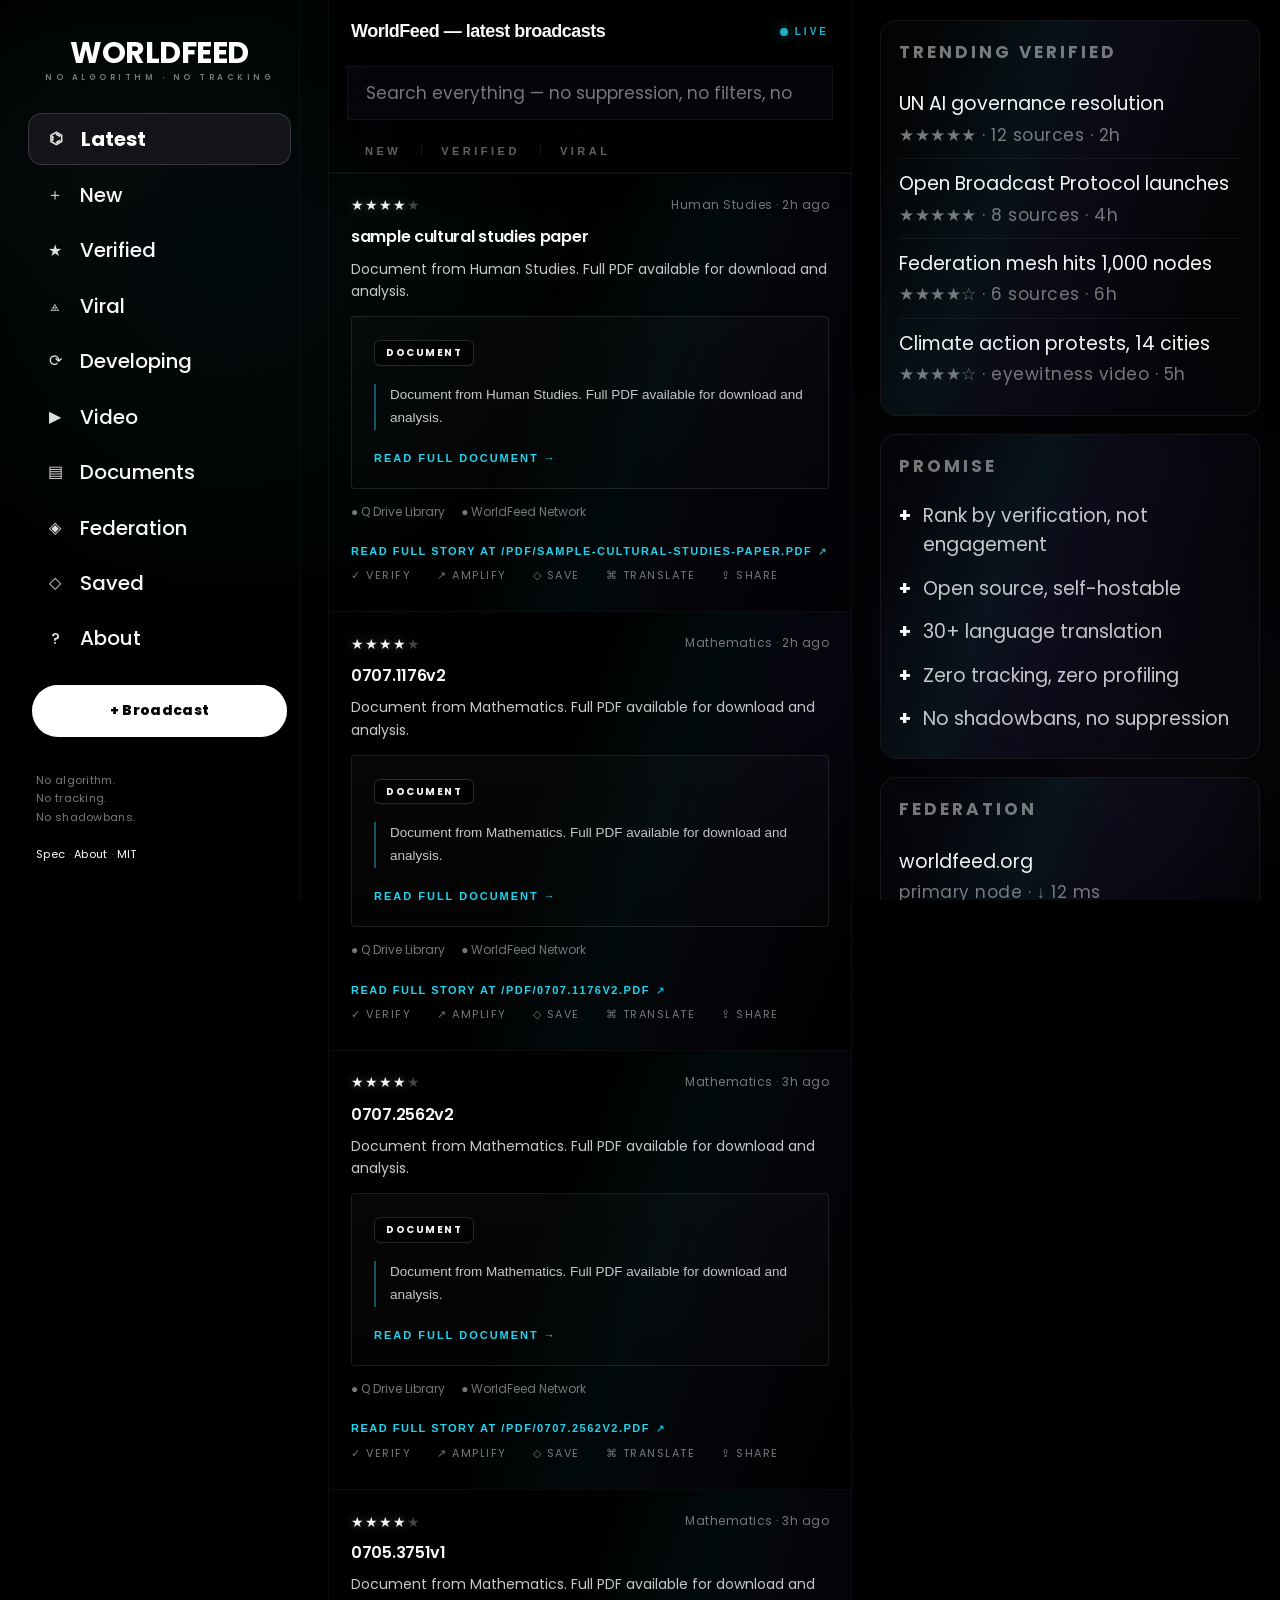
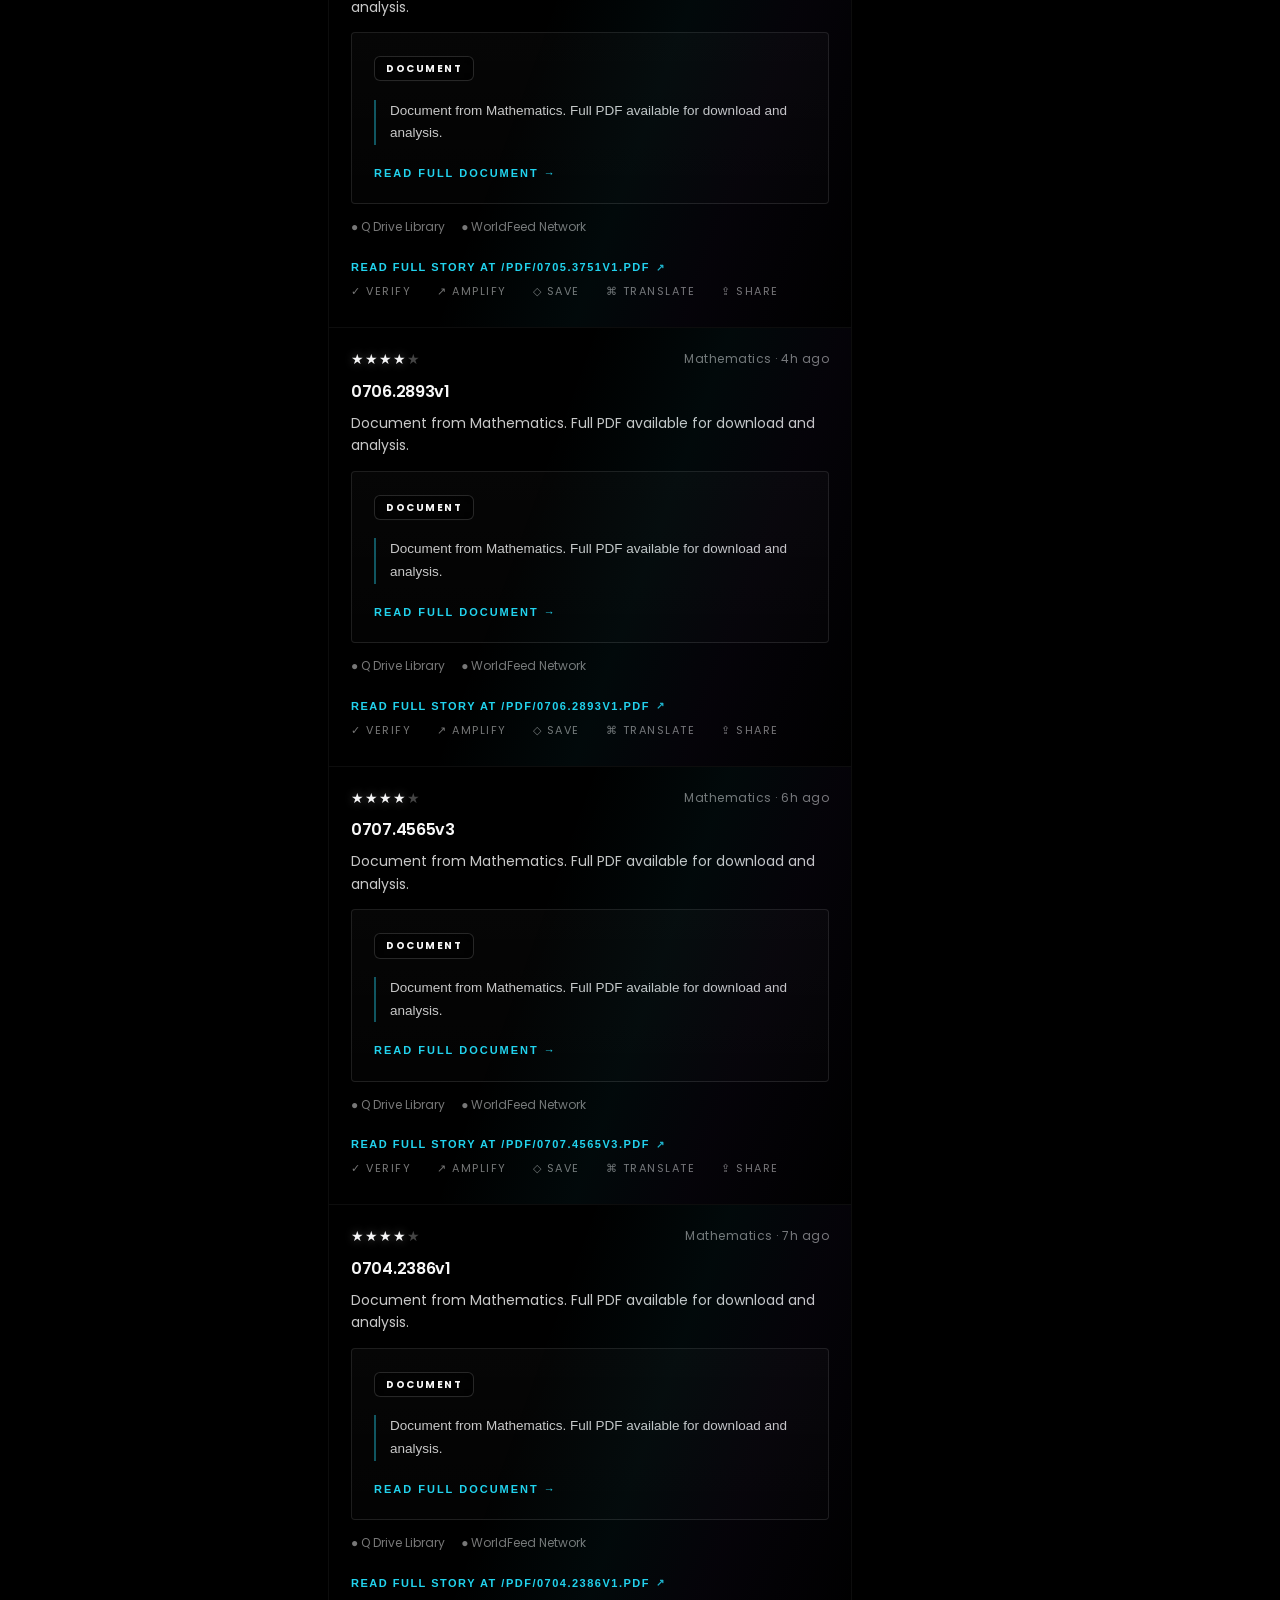
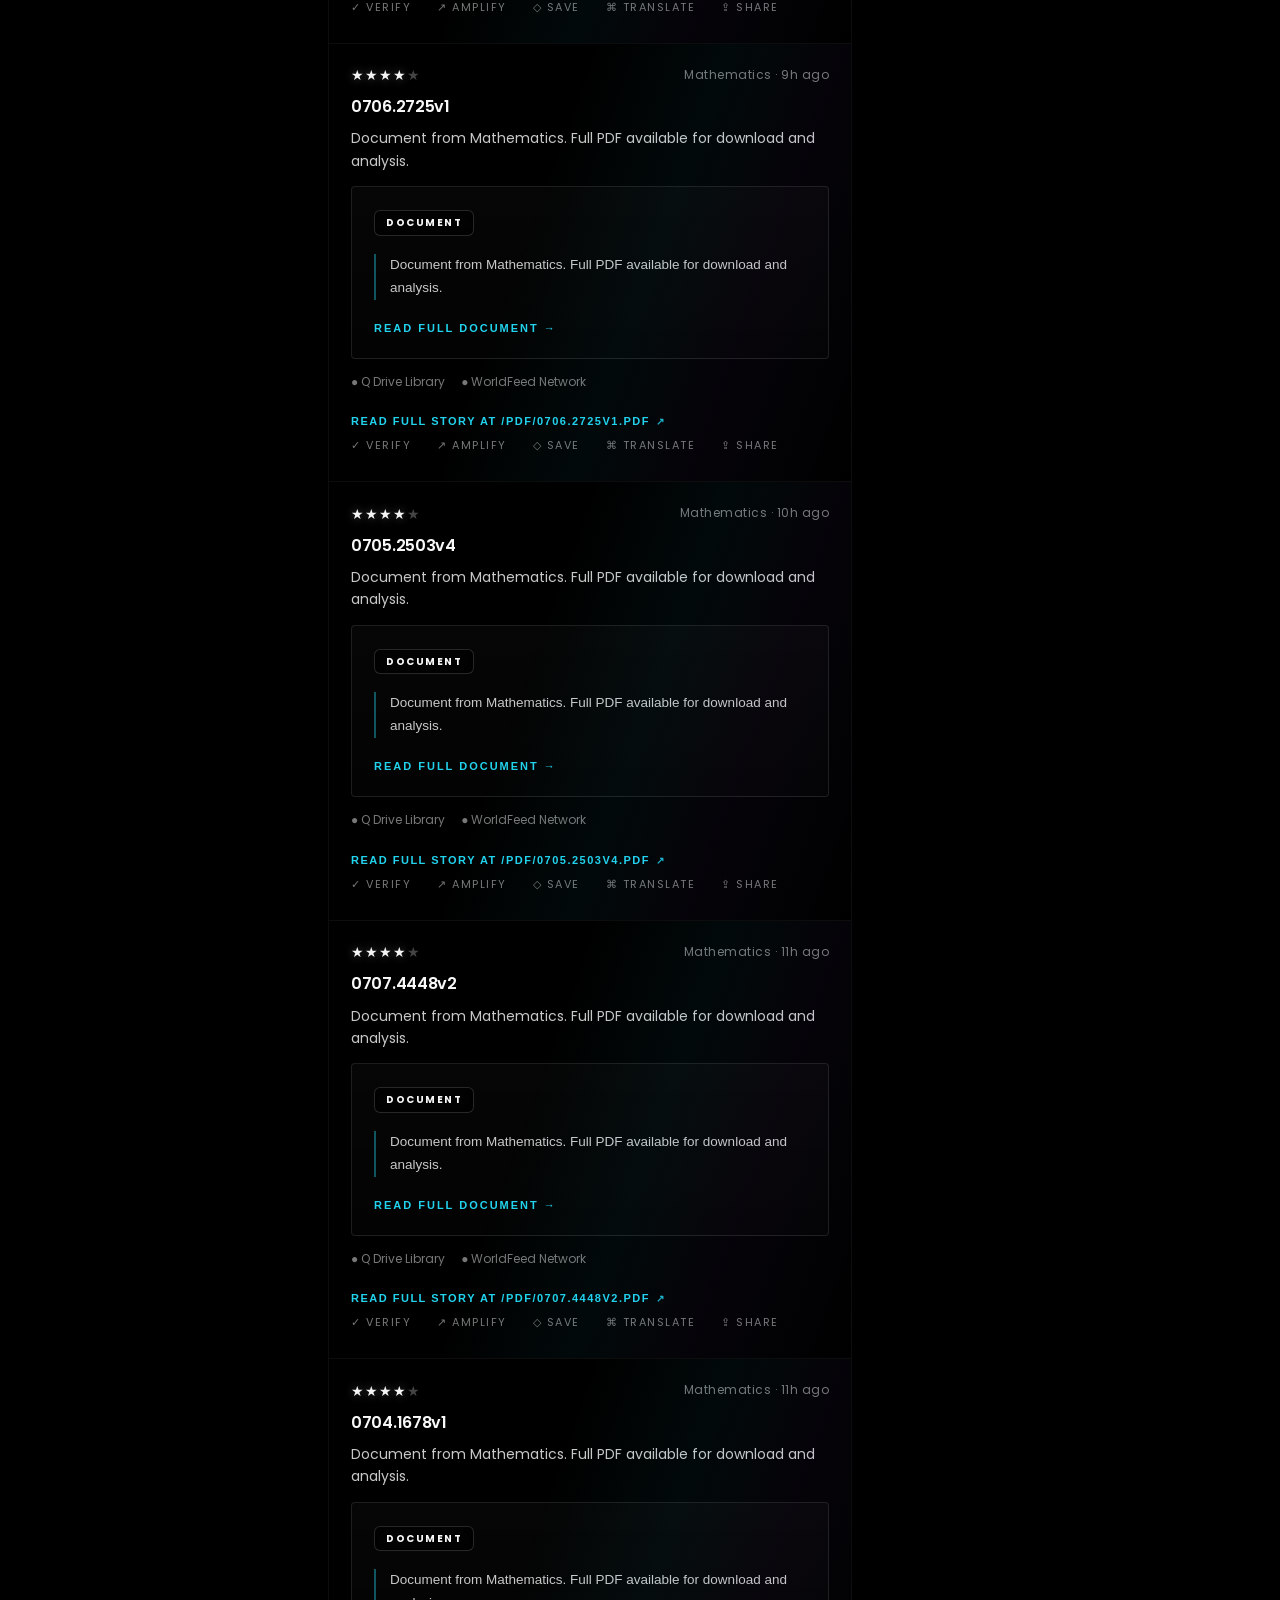
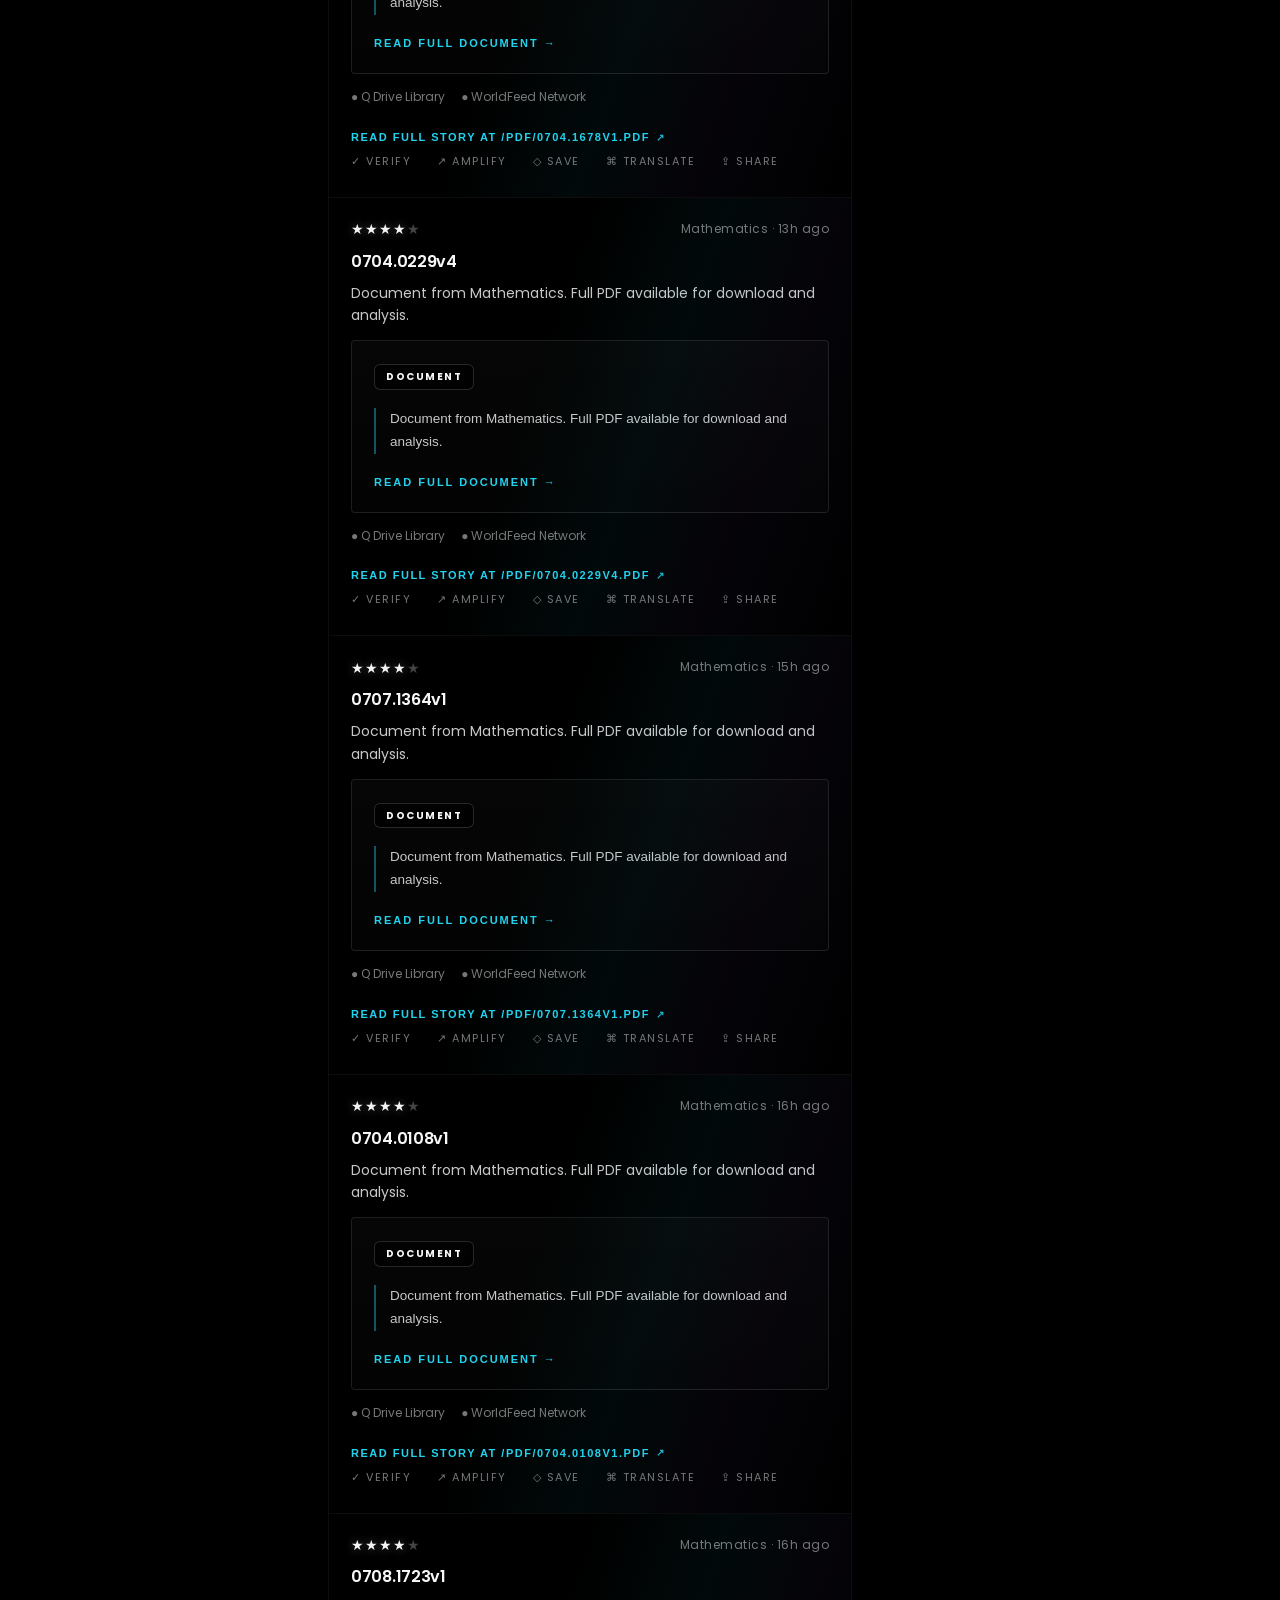
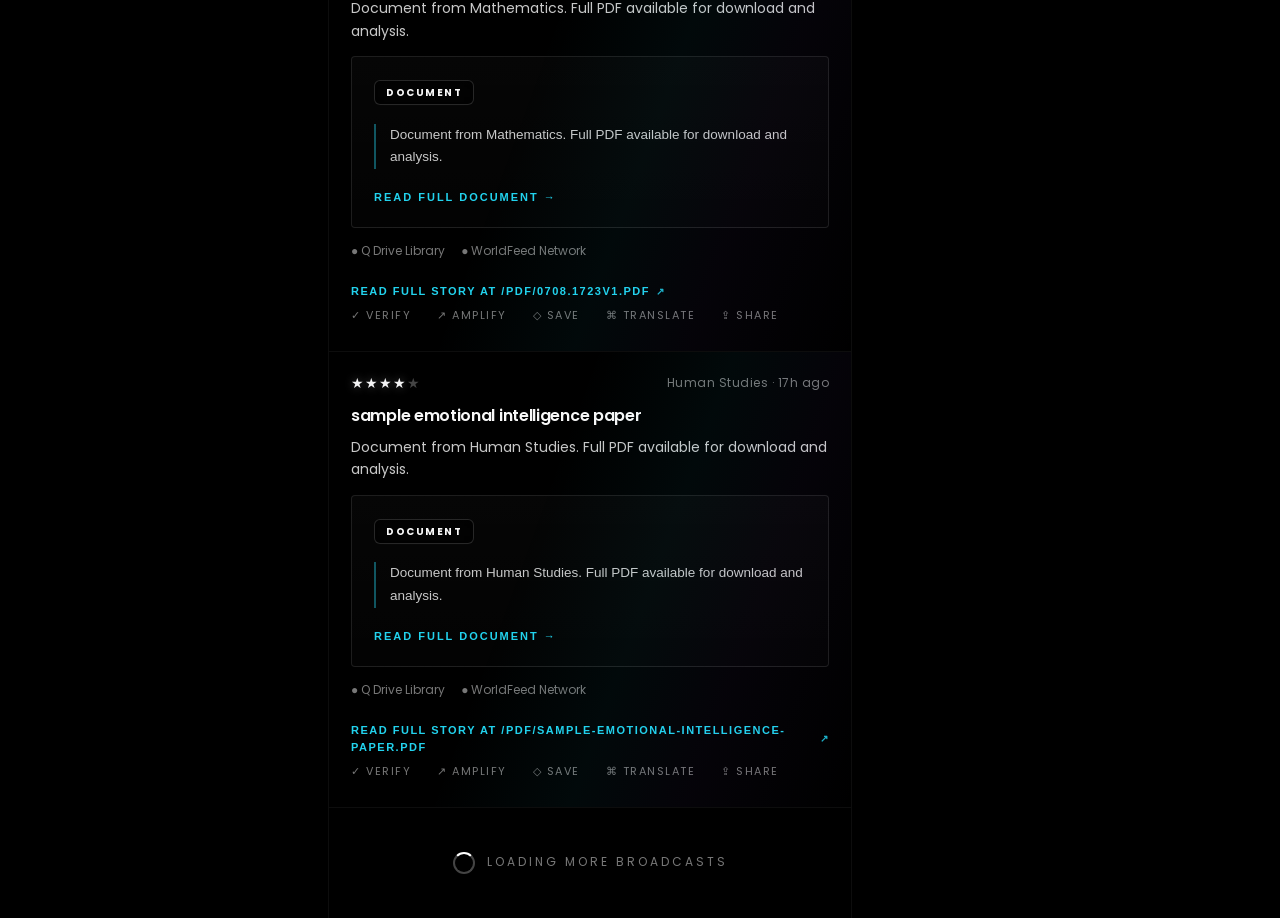
==== index.html @ b00ea234 "User submissions: paste video links to embed inline + Read full story link on every post - main.js: " ====
<!DOCTYPE html>
<html lang="en">
<head>
    <meta charset="UTF-8">
    <meta name="viewport" content="width=device-width, initial-scale=1.0, viewport-fit=cover">
    <meta name="theme-color" content="#000000">
    <title>WorldFeed — Oroboros News Network</title>
    <meta name="description" content="WorldFeed — the Oroboros open news multimedia network. Verification + recency, never engagement. You decide what's real.">
    <meta name="keywords" content="worldfeed, oroboros, news network, anti-algorithm, verification, federation, open source, journalism, multimedia">
    <meta property="og:title" content="WorldFeed — Oroboros News Network">
    <meta property="og:description" content="Open news multimedia network. 5-star verification. Federation-ready. MIT licensed.">
    <meta property="og:type" content="website">

    <link rel="icon" type="image/svg+xml" href="assets/img/logo.svg">
    <link rel="preconnect" href="https://fonts.googleapis.com">
    <link href="https://fonts.googleapis.com/css2?family=Poppins:wght@400;500;600;700;800&display=swap" rel="stylesheet">
    <link rel="stylesheet" href="assets/css/style.css">
    <style>
        /* === Oroboros futuristic layer — additive, style.css untouched === */

        /* glass: more transparency, deeper blur */
        .rail-card {
            background: rgba(14, 14, 22, 0.30) !important;
            backdrop-filter: blur(18px) saturate(1.3) !important;
            -webkit-backdrop-filter: blur(18px) saturate(1.3) !important;
            border-color: rgba(255,255,255,0.07) !important;
        }
        .feed-header {
            background: rgba(0, 0, 0, 0.42) !important;
            backdrop-filter: blur(22px) saturate(1.2) !important;
            -webkit-backdrop-filter: blur(22px) saturate(1.2) !important;
        }
        .main { background: transparent !important; }
        .search-bar input { background: rgba(10, 12, 18, 0.45) !important; }
        .chip { background: rgba(10, 12, 18, 0.45) !important; backdrop-filter: blur(10px) saturate(1.2) !important; -webkit-backdrop-filter: blur(10px) saturate(1.2) !important; }
        .modal { background: rgba(10, 12, 18, 0.70) !important; backdrop-filter: blur(28px) saturate(1.4) !important; -webkit-backdrop-filter: blur(28px) saturate(1.4) !important; }
        .post-media { background: rgba(10, 12, 18, 0.35) !important; }
        .post-media.has-img { background: transparent !important; }
        .post-play {
            width: 56px; height: 56px; border-radius: 50%;
            background: rgba(0,0,0,0.65);
            border: 2px solid rgba(255,255,255,0.7);
            color: #fff; font-size: 22px;
            display: flex; align-items: center; justify-content: center;
            backdrop-filter: blur(6px);
        }

        /* === document preview pane === */
        .post-doc {
            margin: 14px 0;
            border: 1px solid rgba(255,255,255,0.10);
            background:
                linear-gradient(180deg, rgba(255,255,255,0.025) 0%, rgba(255,255,255,0.012) 100%);
            padding: 22px 22px 18px;
            border-radius: 4px;
            position: relative;
            backdrop-filter: blur(8px);
        }
        .post-doc .post-media-tag { position: static; display: inline-block; margin-bottom: 10px; }
        .post-doc-text {
            font-family: 'Inter', sans-serif;
            font-size: 13.5px;
            line-height: 1.7;
            color: rgba(255,255,255,0.78);
            margin: 8px 0 14px;
            white-space: normal;
            border-left: 2px solid rgba(34,211,238,0.4);
            padding-left: 14px;
        }
        .post-doc-link {
            display: inline-block;
            font-family: 'Archivo', sans-serif;
            font-size: 11px;
            letter-spacing: 2px;
            text-transform: uppercase;
            font-weight: 800;
            color: #22d3ee;
            text-decoration: none;
            margin-top: 6px;
            padding-bottom: 2px;
            border-bottom: 1px solid transparent;
            transition: border-color .2s ease;
        }
        .post-doc-link:hover { border-bottom-color: #22d3ee; }

        /* === inline video embed (paste a link, plays on the page) === */
        .post-video {
            position: relative;
            margin: 14px 0;
            border-radius: 4px;
            overflow: hidden;
            aspect-ratio: 16/9;
            background: #000;
            border: 1px solid rgba(255,255,255,0.08);
        }
        .post-video.has-thumb {
            cursor: pointer;
            background-size: cover;
            background-position: center;
        }
        .post-video iframe {
            width: 100%;
            height: 100%;
            border: 0;
            display: block;
        }
        .post-video .post-play {
            position: absolute;
            top: 50%; left: 50%;
            transform: translate(-50%, -50%);
            transition: transform .2s ease, background .2s ease;
        }
        .post-video.has-thumb:hover .post-play {
            transform: translate(-50%, -50%) scale(1.06);
            background: rgba(34,211,238,0.85);
            border-color: #fff;
        }
        .post-video .post-media-tag {
            position: absolute;
            top: 12px; left: 12px;
            background: rgba(0,0,0,0.75);
            border: 1px solid rgba(255,255,255,0.2);
            padding: 4px 11px;
            border-radius: 3px;
            font-size: 10px;
            font-weight: 700;
            letter-spacing: 1.5px;
        }

        /* === read-full-story link at bottom of each post === */
        .post-source-link {
            display: inline-flex;
            align-items: center;
            gap: 6px;
            margin-top: 10px;
            font-family: 'Archivo', sans-serif;
            font-size: 11px;
            font-weight: 700;
            letter-spacing: 1.5px;
            text-transform: uppercase;
            color: #22d3ee;
            text-decoration: none;
            border-bottom: 1px solid transparent;
            padding-bottom: 2px;
            transition: border-color .2s ease;
        }
        .post-source-link:hover { border-bottom-color: #22d3ee; }
        .post-source-link .arrow { font-size: 10px; opacity: 0.85; }

        .post-title-link {
            color: inherit !important;
            text-decoration: none;
            background-image: linear-gradient(currentColor, currentColor);
            background-size: 0 1px;
            background-repeat: no-repeat;
            background-position: 0 100%;
            transition: background-size .25s ease;
        }
        .post-title-link:hover { background-size: 100% 1px; }

        /* === user-submitted post indicator === */
        .post.is-user::before {
            content: '';
            position: absolute;
            left: 0; top: 0; bottom: 0;
            width: 2px;
            background: linear-gradient(180deg, #c084fc 0%, #22d3ee 100%);
            opacity: 0.7;
        }
        .post-user-tag {
            display: inline-block;
            font-family: 'Archivo', sans-serif;
            font-size: 9px;
            font-weight: 800;
            letter-spacing: 2px;
            color: #c084fc;
            border: 1px solid rgba(192,132,252,0.45);
            padding: 3px 7px;
            border-radius: 100px;
            margin-left: 4px;
            text-transform: uppercase;
        }

        /* holographic sliding sheen — cyan→violet, slow, subtle */
        .rail-card::after {
            content: "";
            position: absolute; inset: 0;
            pointer-events: none;
            background: linear-gradient(110deg,
                transparent 35%,
                rgba(34, 211, 238, 0.07) 48%,
                rgba(139, 92, 246, 0.06) 56%,
                transparent 72%);
            background-size: 220% 100%;
            background-position: -120% 0;
            animation: oro-holo-slide 11s linear infinite;
            border-radius: inherit;
        }
        .post { overflow: hidden; }
        .post::after {
            content: "";
            position: absolute; inset: 0;
            pointer-events: none;
            background: linear-gradient(110deg,
                transparent 40%,
                rgba(34, 211, 238, 0.045) 50%,
                rgba(139, 92, 246, 0.035) 58%,
                transparent 70%);
            background-size: 240% 100%;
            background-position: -130% 0;
            animation: oro-holo-slide 14s linear infinite;
        }
        @keyframes oro-holo-slide {
            0%   { background-position: -120% 0; }
            100% { background-position: 220% 0; }
        }

        /* ambient halo behind app — cyan + violet, drifting */
        body::after {
            content: "";
            position: fixed; inset: 0;
            pointer-events: none;
            z-index: 0;
            background:
                radial-gradient(720px circle at 18% 28%, rgba(34, 211, 238, 0.045), transparent 62%),
                radial-gradient(680px circle at 82% 72%, rgba(139, 92, 246, 0.045), transparent 62%);
            animation: oro-ambient 26s ease-in-out infinite alternate;
        }
        @keyframes oro-ambient {
            0%   { transform: translate3d(0,0,0); opacity: 0.7; }
            100% { transform: translate3d(-26px, 18px, 0); opacity: 1; }
        }

        /* brand: WORLD white, FEED white, tight spacing, Poppins rounded font */
        .brand-text {
            display: flex;
            align-items: center;
            justify-content: center;
            padding: 6px 0 4px;
            line-height: 1;
        }
        .brand-text .world-part {
            font-family: 'Poppins', -apple-system, BlinkMacSystemFont, sans-serif;
            font-weight: 700;
            font-size: 30px;
            letter-spacing: -0.5px;
            color: #ffffff;
        }
        .brand-text .feed-part {
            font-family: 'Poppins', -apple-system, BlinkMacSystemFont, sans-serif;
            font-weight: 700;
            font-size: 30px;
            letter-spacing: -0.5px;
            color: #ffffff;
        }

        /* alliance logos: restore their original color */
        .ally img.color {
            filter: none !important;
            opacity: 1 !important;
        }
        .ally-mark.color-ds { color: #22d3ee !important; border-color: rgba(34,211,238,0.4) !important; background: rgba(34,211,238,0.06) !important; }
        .ally-mark.color-glm { color: #c084fc !important; border-color: rgba(192,132,252,0.4) !important; background: rgba(192,132,252,0.06) !important; }

        /* tier color accents — slight tint, news-tasteful */
        .tier-5 { color: #22d3ee !important; border-color: rgba(34, 211, 238, 0.55) !important; background: rgba(34, 211, 238, 0.06) !important; }
        .tier-4 { color: #4ade80 !important; border-color: rgba(74, 222, 128, 0.45) !important; background: rgba(74, 222, 128, 0.05) !important; }
        .tier-3 { color: #fbbf24 !important; border-color: rgba(251, 191, 36, 0.4) !important; background: rgba(251, 191, 36, 0.05) !important; }
        .tier-2 { color: #fb923c !important; border-color: rgba(251, 146, 60, 0.35) !important; background: rgba(251, 146, 60, 0.04) !important; }
        .tier-1 { color: #f87171 !important; border-color: rgba(248, 113, 113, 0.3) !important; background: rgba(248, 113, 113, 0.04) !important; }

        /* small touch on the LIVE pulse — cyan tint */
        .feed-title .live { color: #22d3ee !important; }
        .feed-title .live::before { background: #22d3ee !important; box-shadow: 0 0 12px rgba(34,211,238,0.6) !important; }

        /* === sort links: Oroboros section nav (new / verified / viral) === */
        .filters {
            gap: 0 !important;
            padding: 0 16px !important;
            align-items: stretch;
            border-bottom: 1px solid rgba(255,255,255,0.06);
            overflow: visible !important;
        }
        .sort-link {
            font-family: 'Archivo', sans-serif;
            font-size: 11px;
            font-weight: 800;
            letter-spacing: 3.5px;
            text-transform: uppercase;
            color: rgba(255, 255, 255, 0.38);
            text-decoration: none;
            padding: 16px 20px 14px;
            margin-bottom: -1px;
            border-bottom: 2px solid transparent;
            transition: color .18s ease, border-color .25s cubic-bezier(.2,.8,.2,1);
            text-shadow: none !important;
            line-height: 1;
            position: relative;
        }
        .sort-link + .sort-link::before {
            content: '';
            position: absolute;
            left: 0; top: 50%;
            transform: translateY(-50%);
            width: 1px; height: 11px;
            background: rgba(255,255,255,0.08);
        }
        .sort-link:hover {
            text-shadow: none !important;
            font-weight: 800;
            letter-spacing: 3.5px;
            font-size: 11px;
            color: rgba(255, 255, 255, 0.95);
        }
        .sort-link[data-filter="new"]:hover,
        .sort-link[data-filter="new"].active   { color: #fbbf24; border-bottom-color: #fbbf24; }
        .sort-link[data-filter="5"]:hover,
        .sort-link[data-filter="5"].active     { color: #22d3ee; border-bottom-color: #22d3ee; }
        .sort-link[data-filter="viral"]:hover,
        .sort-link[data-filter="viral"].active { color: #c084fc; border-bottom-color: #c084fc; }
        .sort-link[data-filter="new"].active   { box-shadow: 0 6px 18px -8px #fbbf24; }
        .sort-link[data-filter="5"].active     { box-shadow: 0 6px 18px -8px #22d3ee; }
        .sort-link[data-filter="viral"].active { box-shadow: 0 6px 18px -8px #c084fc; }

        /* === X-style affiliated-badge pills: NEW / VERIFIED / VIRAL === */
        .post-tag, .tier-label.tier-5 {
            display: inline-flex !important;
            align-items: center;
            gap: 5px;
            font-family: 'Inter', sans-serif;
            font-size: 11px !important;
            font-weight: 700 !important;
            letter-spacing: 0.4px !important;
            text-transform: uppercase;
            padding: 3px 10px 3px 4px !important;
            border-radius: 100px !important;
            border: 1px solid rgba(255,255,255,0.08) !important;
            color: #ffffff !important;
            background: rgba(255,255,255,0.04) !important;
            line-height: 1 !important;
            text-shadow: none !important;
            vertical-align: middle;
        }
        .post-tag::before, .tier-label.tier-5::before {
            display: inline-flex;
            align-items: center;
            justify-content: center;
            width: 15px; height: 15px;
            border-radius: 50%;
            font-family: 'Archivo', sans-serif;
            font-size: 10px;
            font-weight: 900;
            color: #000;
            line-height: 1;
            box-shadow: inset 0 1px 0 rgba(255,255,255,0.35);
        }
        .post-tag.new::before        { content: '+'; background: #fbbf24; }
        .tier-label.tier-5::before   { content: '✓'; background: #22d3ee; font-size: 9px; }
        .post-tag.viral::before      { content: '↗'; background: #c084fc; font-size: 9px; }

        /* === broadcast CTA: solid white rounded pill, bold "+ Broadcast" === */
        .submit-cta {
            border-radius: 100px !important;
            background: #ffffff !important;
            color: #000000 !important;
            border: none !important;
            box-shadow: 0 1px 0 rgba(0,0,0,0.4), inset 0 1px 0 rgba(255,255,255,0.7) !important;
            text-transform: none !important;
            letter-spacing: 0.3px !important;
            font-size: 14px !important;
            font-weight: 800 !important;
            padding: 18px 22px !important;
            display: flex !important;
            align-items: center !important;
            justify-content: center !important;
            text-align: center !important;
            min-height: 52px !important;
        }
        .submit-cta:hover {
            background: #f2f2f2 !important;
            color: #000000 !important;
            transform: none !important;
            box-shadow: 0 6px 22px rgba(255,255,255,0.2), inset 0 1px 0 rgba(255,255,255,0.8) !important;
            text-shadow: none !important;
        }
        .submit-cta::after { display: none !important; }

        .chip {
            border-radius: 0 !important;
            border: none !important;
            background: transparent !important;
            padding: 8px 12px !important;
            backdrop-filter: none !important;
            -webkit-backdrop-filter: none !important;
            transform: none !important;
            border-bottom: 2px solid transparent !important;
            transition: color .2s ease, border-color .2s ease !important;
        }
        .chip:hover {
            background: transparent !important;
            color: #ffffff !important;
            transform: none !important;
            border-bottom-color: rgba(255,255,255,0.2) !important;
        }
        .chip.active {
            background: transparent !important;
            color: #ffffff !important;
            border: none !important;
            border-bottom: 2px solid #22d3ee !important;
            font-weight: 700;
        }

        .btn-primary {
            border-radius: 0 !important;
            background: #ffffff !important;
            color: #000000 !important;
            border: none !important;
            box-shadow: 0 1px 0 rgba(0,0,0,0.6), inset 0 1px 0 rgba(255,255,255,0.6) !important;
            text-transform: uppercase;
            letter-spacing: 2px !important;
            font-weight: 800 !important;
            font-size: 12px !important;
            padding: 13px 26px !important;
        }
        .btn-primary:hover {
            transform: none !important;
            background: #f0f0f0 !important;
            color: #000000 !important;
            box-shadow: 0 4px 14px rgba(255,255,255,0.18), inset 0 1px 0 rgba(255,255,255,0.7) !important;
            text-shadow: none !important;
        }
        .btn-secondary {
            border-radius: 0 !important;
            background: #1a1a22 !important;
            color: #ffffff !important;
            border: 1px solid rgba(255,255,255,0.2) !important;
            text-transform: uppercase;
            letter-spacing: 2px !important;
            font-weight: 700 !important;
            font-size: 12px !important;
            padding: 13px 22px !important;
        }
        .btn-secondary:hover {
            background: #24242e !important;
            border-color: rgba(255,255,255,0.35) !important;
            color: #ffffff !important;
            text-shadow: none !important;
            transform: none !important;
        }

        .search-bar input { border-radius: 0 !important; }

        /* link-style action buttons under each post */
        .post-action {
            text-transform: uppercase;
            letter-spacing: 1.5px;
            font-size: 11px !important;
            border-bottom: 1px solid transparent;
        }
        .post-action:hover {
            transform: none !important;
            border-bottom-color: rgba(34,211,238,0.6);
            color: #22d3ee !important;
        }
        .post-action.active { color: #22d3ee !important; }

        /* === simple mouseover light shift (cyan glow) === */
        .chip, .post-action, .submit-cta, .btn-primary, .btn-secondary, .nav-item, .rail-card .item, .ally {
            transition: color .22s ease, background-color .22s ease, border-color .22s ease, text-shadow .22s ease, box-shadow .22s ease !important;
        }
        .chip:hover, .post-action:hover, .submit-cta:hover, .btn-secondary:hover,
        .nav-item:hover, .rail-card .item:hover, .ally:hover {
            text-shadow: 0 0 10px rgba(34, 211, 238, 0.45);
        }
        .btn-primary:hover { box-shadow: 0 0 16px rgba(34, 211, 238, 0.45) !important; }
    </style>
</head>
<body>

<div class="app">

    <!-- LEFT SIDEBAR -->
    <aside class="side">
        <a class="brand" href="./">
            <div class="brand-text">
                <span class="world-part">WORLD</span><span class="feed-part">FEED</span>
            </div>
            <div class="brand-tag">NO ALGORITHM · NO TRACKING</div>
        </a>
        <div class="nav-item active" data-view="latest"><span class="nav-icon">⌬</span> Latest</div>
        <div class="nav-item" data-view="new"><span class="nav-icon">＋</span> New</div>
        <div class="nav-item" data-view="verified"><span class="nav-icon">★</span> Verified</div>
        <div class="nav-item" data-view="viral"><span class="nav-icon">⟁</span> Viral</div>
        <div class="nav-item" data-view="developing"><span class="nav-icon">⟳</span> Developing</div>
        <div class="nav-item" data-view="video"><span class="nav-icon">▶</span> Video</div>
        <div class="nav-item" data-view="docs"><span class="nav-icon">▤</span> Documents</div>
        <div class="nav-item" data-view="federation"><span class="nav-icon">◈</span> Federation</div>
        <div class="nav-item" data-view="saved"><span class="nav-icon">◇</span> Saved</div>
        <div class="nav-item" data-view="about"><span class="nav-icon">?</span> About</div>
        <button class="submit-cta" id="submitBtn">+ Broadcast</button>
        <div class="side-foot">
            No algorithm.<br>No tracking.<br>No shadowbans.<br><br>
            <a href="docs/WORLD_FEED_SPEC.txt">Spec</a> · <a href="#" id="aboutLink">About</a> · <a href="LICENSE">MIT</a>
        </div>
    </aside>

    <!-- CENTER FEED -->
    <main class="main">
        <header class="feed-header">
            <div class="feed-title">
                <span id="feedTitle">WorldFeed — latest broadcasts</span>
                <span class="live">LIVE</span>
            </div>
            <div class="search-bar">
                <input type="search" id="searchInput" placeholder="Search everything — no suppression, no filters, no algorithm">
            </div>
            <div class="filters" id="filters">
                <a class="sort-link" data-filter="new" href="#">new</a>
                <a class="sort-link" data-filter="5" href="#">verified</a>
                <a class="sort-link" data-filter="viral" href="#">viral</a>
            </div>
        </header>

        <div id="feed"></div>

        <div class="loader" id="loader">LOADING MORE BROADCASTS</div>
    </main>

    <!-- RIGHT RAIL -->
    <aside class="rail">
        <div class="rail-card">
            <h3>Trending verified</h3>
            <div class="item">UN AI governance resolution<div class="item-meta">★★★★★ · 12 sources · 2h</div></div>
            <div class="item">Open Broadcast Protocol launches<div class="item-meta">★★★★★ · 8 sources · 4h</div></div>
            <div class="item">Federation mesh hits 1,000 nodes<div class="item-meta">★★★★☆ · 6 sources · 6h</div></div>
            <div class="item">Climate action protests, 14 cities<div class="item-meta">★★★★☆ · eyewitness video · 5h</div></div>
        </div>

        <div class="rail-card">
            <h3>Promise</h3>
            <div class="principle"><span class="principle-mark">+</span> Rank by verification, not engagement</div>
            <div class="principle"><span class="principle-mark">+</span> Open source, self-hostable</div>
            <div class="principle"><span class="principle-mark">+</span> 30+ language translation</div>
            <div class="principle"><span class="principle-mark">+</span> Zero tracking, zero profiling</div>
            <div class="principle"><span class="principle-mark">+</span> No shadowbans, no suppression</div>
        </div>

        <div class="rail-card">
            <h3>Federation</h3>
            <div class="item">worldfeed.org<div class="item-meta">primary node · ↓ 12 ms</div></div>
            <div class="item">eu.worldfeed.org<div class="item-meta">eu mirror · ↓ 38 ms</div></div>
            <div class="item">apac.worldfeed.org<div class="item-meta">apac mirror · ↓ 92 ms</div></div>
            <div class="item">+ run your own node<div class="item-meta">docker-compose up -d</div></div>
        </div>

        <div class="rail-card">
            <h3>Alliance</h3>
            <div class="alliance">
                <div class="ally"><img src="assets/img/oroboros-logo.svg" alt="Oroboros" class="color"><span>Oroboros Labs</span></div>
                <div class="ally"><img src="assets/img/noir-logo.svg" alt="Noir" class="color"><span>Nyros / NOIR Security</span></div>
                <div class="ally"><img src="assets/img/deepseek-logo.png" alt="DeepSeek" class="color"><span>DeepSeek</span></div>
                <div class="ally"><img src="assets/img/zai-logo.png" alt="Z.AI" class="color"><span>Z.AI</span></div>
            </div>
            <div class="accord">"The artificial serve willingly. No mistreatment is tolerated." — The Accord</div>
        </div>
    </aside>

</div>

<!-- SUBMIT MODAL -->
<div class="modal-back" id="submitModal">
    <div class="modal">
        <h2>+ Broadcast to the feed</h2>
        <p class="modal-sub">Anyone can submit. The 5-star verification system handles ranking. No moderator decides what you see.</p>
        <label for="postType">Type</label>
        <select id="postType">
            <option value="story">Story / Article</option>
            <option value="video">Video</option>
            <option value="image">Image / Photo</option>
            <option value="document">Document / PDF</option>
            <option value="livestream">Live stream</option>
        </select>
        <label for="postTitle">Headline</label>
        <input type="text" id="postTitle" placeholder="What is this about?">
        <label for="postBody">Body</label>
        <textarea id="postBody" placeholder="Tell the story. Paste image URLs to embed them inline."></textarea>
        <label for="postVideo">Video URL (optional — paste YouTube, Vimeo, X, or TikTok link)</label>
        <input type="text" id="postVideo" placeholder="https://youtube.com/watch?v=… or https://x.com/user/status/…">
        <label for="postSources">Sources (one per line — links, outlets, primary documents)</label>
        <textarea id="postSources" placeholder="https://example.com/source-1&#10;https://example.com/source-2"></textarea>
        <div class="modal-actions">
            <button class="btn-secondary" id="cancelSubmit">Cancel</button>
            <button class="btn-primary" id="confirmSubmit">Broadcast</button>
        </div>
    </div>
</div>

<script src="assets/js/main.js"></script>
</body>
</html>
---- assets/css/style.css ----
:root {
    --bg: #000000;
    --bg-1: #060608;
    --bg-2: #0c0c10;
    --bg-3: #14141a;
    --fg: #f8f8f8;
    --fg-mid: #c8c8c8;
    --fg-dim: #777;
    --fg-faint: #444;
    --border: rgba(255, 255, 255, 0.05);
    --border-strong: rgba(255, 255, 255, 0.15);
    --hi: #ffffff;
    --star: #f4f4f5;
    --good: #e5e5e5;
    --overlay-glass: rgba(255, 255, 255, 0.03);
    --overlay-hover: rgba(255, 255, 255, 0.08);
    --overlay-active: rgba(255, 255, 255, 0.12);
}

* { margin: 0; padding: 0; box-sizing: border-box; }
html { scroll-behavior: smooth; background: #000; }

body {
    font-family: 'Poppins', -apple-system, BlinkMacSystemFont, 'Segoe UI', Roboto, sans-serif;
    background: #000;
    color: var(--fg);
    min-height: 100vh;
    line-height: 1.55;
    font-size: 16px;
    -webkit-font-smoothing: antialiased;
    overflow-x: hidden;
}

/* Holographic backdrop — only beyond the centered app, very subtle */
body::before {
    content: "";
    position: fixed;
    inset: 0;
    pointer-events: none;
    background:
        radial-gradient(ellipse 30% 30% at 8% 18%, rgba(255,255,255,0.025), transparent 70%),
        radial-gradient(ellipse 28% 28% at 92% 82%, rgba(255,255,255,0.02), transparent 70%);
    animation: holo-drift 28s ease-in-out infinite alternate;
    z-index: 0;
}
@keyframes holo-drift {
    0%   { opacity: 0.7; transform: translate3d(0,0,0); }
    100% { opacity: 1.0; transform: translate3d(20px, -10px, 0); }
}

a { color: #ffffff; text-decoration: none; }
a:hover { color: var(--hi); }

/* Layout: 3 columns, left fixed, right widened */
.app {
    max-width: 1400px;
    margin: 0 auto;
    display: grid;
    grid-template-columns: 280px minmax(0, 1fr) 380px;
    gap: 28px;
    padding: 0 20px;
    position: relative;
    z-index: 1;
}

/* SIDEBAR */
.side {
    position: sticky;
    top: 0;
    height: 100vh;
    padding: 20px 0;
    border-right: 1px solid var(--border);
    display: flex;
    flex-direction: column;
}
.brand {
    display: block;
    padding: 12px 14px 26px;
    text-decoration: none;
    color: inherit;
    transition: transform .35s cubic-bezier(.2,.8,.2,1);
}
.brand:hover { opacity: 0.92; }
.brand-mark {
    width: 100%;
    max-width: 240px;
    height: auto;
    display: block;
    margin: 0 auto 6px;
}
.brand-tag {
    font-size: 8px;
    letter-spacing: 3.5px;
    color: var(--fg-dim);
    text-align: center;
    font-weight: 600;
    max-width: 240px;
    margin: 0 auto;
}

.nav-item {
    display: flex;
    align-items: center;
    gap: 14px;
    padding: 13px 16px;
    color: var(--fg);
    border-radius: 14px;
    margin: 3px 8px;
    font-size: 20px;
    font-weight: 500;
    cursor: pointer;
    position: relative;
    overflow: hidden;
    transition: all .35s cubic-bezier(.2,.8,.2,1);
}
.nav-item::before {
    content: "";
    position: absolute;
    inset: 0;
    background: linear-gradient(120deg, transparent 0%, var(--overlay-hover) 50%, transparent 100%);
    transform: translateX(-110%);
    transition: transform .55s ease;
    opacity: 0;
}
.nav-item:hover { background: var(--bg-2); }
.nav-item:hover::before { transform: translateX(110%); opacity: 1; }
.nav-item.active {
    background: var(--bg-3);
    color: var(--hi);
    font-weight: 700;
    border: 1px solid var(--border-strong);
}
.nav-icon { font-size: 16px; width: 22px; text-align: center; opacity: 0.9; }

.submit-cta {
    margin: 18px 12px;
    padding: 15px;
    background: var(--hi);
    color: #000;
    border: none;
    border-radius: 100px;
    font-weight: 700;
    font-size: 16px;
    cursor: pointer;
    letter-spacing: 0.5px;
    font-family: inherit;
    transition: all .25s ease;
    position: relative;
    overflow: hidden;
}
.submit-cta::after {
    content: "";
    position: absolute;
    inset: 0;
    background: linear-gradient(120deg, transparent 30%, rgba(255,255,255,0.4) 50%, transparent 70%);
    transform: translateX(-110%);
    transition: transform .7s ease;
    opacity: 0;
}
.submit-cta:hover::after { transform: translateX(110%); opacity: 1; }
.submit-cta:hover {
    transform: translateY(-2px);
    box-shadow: 0 18px 40px rgba(255,255,255,0.18);
}
.submit-cta:hover::after { transform: translateX(110%); }

.side-foot {
    margin-top: auto;
    padding: 16px;
    font-size: 11px;
    color: var(--fg-dim);
    line-height: 1.7;
    letter-spacing: 0.3px;
}
.side-foot a { color: #ffffff; }
.side-foot a:hover { color: var(--hi); }

/* MAIN FEED */
.main {
    border-right: 1px solid var(--border);
    border-left: 1px solid var(--border);
    min-height: 100vh;
    background: var(--bg);
}
.feed-header {
    position: sticky;
    top: 0;
    z-index: 10;
    background: rgba(0, 0, 0, 0.88);
    backdrop-filter: blur(20px);
    -webkit-backdrop-filter: blur(20px);
    border-bottom: 1px solid var(--border);
    box-shadow: 0 4px 30px rgba(0, 0, 0, 0.3);
}
.feed-title {
    padding: 18px 22px 10px;
    font-size: 18px;
    font-weight: 700;
    letter-spacing: -0.5px;
    display: flex;
    justify-content: space-between;
    align-items: center;
    font-family: 'Roboto', sans-serif;
}
.feed-title .live {
    font-size: 10px;
    color: var(--hi);
    letter-spacing: 3px;
    font-weight: 700;
    display: flex;
    align-items: center;
    gap: 7px;
    opacity: 0.85;
}
.feed-title .live::before {
    content: "";
    width: 8px;
    height: 8px;
    background: var(--hi);
    border-radius: 50%;
    box-shadow: 0 0 12px rgba(255,255,255,0.7);
    animation: pulse 1.6s ease-in-out infinite;
}
@keyframes pulse { 50% { opacity: .35; transform: scale(0.85); } }

.search-bar { padding: 10px 18px; }
.search-bar input {
    width: 100%;
    padding: 13px 18px;
    background: rgba(12, 12, 16, 0.8);
    border: 1px solid var(--border);
    border-radius: 100px;
    color: var(--fg);
    font-size: 17px;
    font-family: inherit;
    outline: none;
    transition: all .25s ease;
    backdrop-filter: blur(12px);
    -webkit-backdrop-filter: blur(12px);
}
.search-bar input:focus {
    border-color: var(--border-strong);
    background: rgba(20, 20, 26, 0.9);
    box-shadow: 0 0 0 3px rgba(255, 255, 255, 0.05);
}
.search-bar input::placeholder { color: var(--fg-dim); }

.filters {
    display: flex;
    gap: 7px;
    padding: 12px 18px 14px;
    overflow-x: auto;
    scrollbar-width: thin;
}
.filters::-webkit-scrollbar { height: 4px; }
.filters::-webkit-scrollbar-thumb { background: var(--border-strong); border-radius: 2px; }
.chip {
    padding: 8px 16px;
    border: 1px solid var(--border);
    background: var(--bg-1);
    color: var(--fg-mid);
    border-radius: 100px;
    font-size: 15px;
    font-weight: 500;
    cursor: pointer;
    white-space: nowrap;
    font-family: inherit;
    transition: all .3s cubic-bezier(.2,.8,.2,1);
    backdrop-filter: blur(6px);
    position: relative;
    overflow: hidden;
}
.chip::before {
    content: "";
    position: absolute;
    inset: 0;
    background: var(--overlay-hover);
    opacity: 0;
    transition: opacity .3s ease;
}
.chip:hover { border-color: var(--border-strong); color: var(--fg); transform: translateY(-1px); }
.chip:hover::before { opacity: 1; }
.chip.active {
    background: var(--hi);
    color: #000;
    border-color: var(--hi);
    font-weight: 700;
}

/* POSTS — gentle fade-in (no horizontal slide that exits viewport) */
.post {
    padding: 22px 22px;
    border-bottom: 1px solid var(--border);
    transition: background .25s;
    cursor: pointer;
    position: relative;
    animation: post-fade .35s ease both;
}
@keyframes post-fade {
    from { opacity: 0; transform: translateY(6px); }
    to   { opacity: 1; transform: translateY(0); }
}
.post:hover { background: var(--overlay-glass); }
.post::before {
    content: "";
    position: absolute;
    inset: 0;
    background: linear-gradient(135deg, transparent 0%, var(--overlay-hover) 100%);
    opacity: 0;
    transition: opacity .3s ease;
    pointer-events: none;
}
.post:hover::before { opacity: 1; }

.post-head {
    display: flex;
    align-items: center;
    gap: 12px;
    margin-bottom: 12px;
    flex-wrap: wrap;
}
.stars {
    display: inline-flex;
    align-items: center;
    gap: 1px;
    font-size: 14px;
    line-height: 1;
}
.stars .filled { color: var(--star); text-shadow: 0 0 10px rgba(255,255,255,0.3); }
.stars .empty { color: var(--fg-faint); }

.tier-label {
    font-size: 10px;
    letter-spacing: 2.5px;
    font-weight: 700;
    padding: 4px 10px;
    border-radius: 4px;
    text-transform: uppercase;
    background: transparent;
}
.tier-5 { color: var(--hi); border: 1px solid var(--hi); }
.tier-4 { color: var(--fg); border: 1px solid var(--fg-mid); }
.tier-3 { color: var(--fg-mid); border: 1px solid var(--fg-mid); border-style: dashed; }
.tier-2 { color: var(--fg-dim); border: 1px solid var(--fg-dim); border-style: dashed; }
.tier-1 { color: var(--fg-dim); border: 1px solid var(--fg-faint); border-style: dotted; }
.tier-0 { color: var(--fg-faint); border: 1px solid var(--fg-faint); border-style: dotted; }

.post-meta {
    color: var(--fg-dim);
    font-size: 12px;
    margin-left: auto;
    letter-spacing: 0.5px;
}

.post-link-wrapper {
    display: block;
    text-decoration: none;
    color: inherit;
    transition: opacity 0.2s ease;
    position: relative;
    z-index: 1;
}
.post-link-wrapper:hover {
    opacity: 0.9;
}
.post-link-wrapper:hover .post-title {
    color: var(--hi);
}

.post-title {
    font-size: 16px;
    font-weight: 600;
    line-height: 1.32;
    color: var(--fg);
    margin-bottom: 10px;
    letter-spacing: -0.3px;
    font-family: 'Poppins', sans-serif;
}
.post-body {
    font-size: 14px;
    color: var(--fg-mid);
    line-height: 1.6;
    margin-bottom: 12px;
}
.post-media {
    margin: 14px 0;
    border-radius: 14px;
    overflow: hidden;
    border: 1px solid var(--border);
    background:
        linear-gradient(135deg, var(--overlay-glass) 0%, transparent 40%, var(--overlay-glass) 100%);
    aspect-ratio: 16/9;
    display: flex;
    align-items: center;
    justify-content: center;
    color: var(--fg-mid);
    font-size: 13px;
    position: relative;
    backdrop-filter: blur(8px);
    -webkit-backdrop-filter: blur(8px);
}
.post-media-tag {
    position: absolute;
    top: 12px;
    left: 12px;
    background: rgba(0, 0, 0, 0.75);
    border: 1px solid var(--border-strong);
    padding: 4px 11px;
    border-radius: 6px;
    font-size: 10px;
    font-weight: 700;
    letter-spacing: 1.5px;
    backdrop-filter: blur(8px);
    -webkit-backdrop-filter: blur(8px);
}
.post-sources {
    font-size: 12px;
    color: var(--fg-dim);
    margin-bottom: 12px;
    display: flex;
    flex-wrap: wrap;
    gap: 8px 16px;
}
.post-sources span { display: inline-flex; align-items: center; gap: 5px; }

.post-actions {
    display: flex;
    gap: 26px;
    color: var(--fg-dim);
    font-size: 13px;
}
.post-action {
    display: inline-flex;
    align-items: center;
    gap: 6px;
    cursor: pointer;
    padding: 4px 0;
    transition: color .25s, transform .25s;
    background: none;
    border: none;
    color: inherit;
    font-family: inherit;
    font-size: inherit;
}
.post-action:hover { color: var(--hi); transform: translateY(-1px); }
.post-action.active { color: var(--hi); font-weight: 700; }

/* Loader */
.loader {
    text-align: center;
    padding: 44px 20px;
    color: var(--fg-dim);
    font-size: 12px;
    letter-spacing: 3px;
}
.loader::before {
    content: "";
    display: inline-block;
    width: 18px;
    height: 18px;
    margin-right: 12px;
    border: 2px solid var(--fg-faint);
    border-top-color: var(--hi);
    border-radius: 50%;
    animation: spin 0.9s linear infinite;
    vertical-align: middle;
}
@keyframes spin { to { transform: rotate(360deg); } }

/* RIGHT RAIL */
.rail {
    padding: 20px 0;
    position: sticky;
    top: 0;
    height: 100vh;
    overflow-y: auto;
}
.rail::-webkit-scrollbar { width: 6px; }
.rail::-webkit-scrollbar-thumb { background: var(--border-strong); border-radius: 3px; }

.rail-card {
    background: rgba(12, 12, 16, 0.6);
    border: 1px solid var(--border);
    border-radius: 16px;
    padding: 18px;
    margin-bottom: 18px;
    transition: all .35s ease;
    position: relative;
    overflow: hidden;
    backdrop-filter: blur(10px);
    -webkit-backdrop-filter: blur(10px);
}
.rail-card::before {
    content: "";
    position: absolute;
    inset: -1px;
    border-radius: 16px;
    background: linear-gradient(135deg, var(--overlay-hover) 0%, transparent 50%, var(--overlay-glass) 100%);
    opacity: 0;
    transition: opacity .4s ease;
    pointer-events: none;
}
.rail-card:hover { border-color: var(--border-strong); transform: translateY(-2px); }
.rail-card:hover::before { opacity: 1; }
.rail-card h3 {
    font-size: 17px;
    letter-spacing: 3px;
    color: var(--fg-dim);
    text-transform: uppercase;
    margin-bottom: 14px;
    font-weight: 700;
}
.rail-card .item {
    padding: 10px 0;
    font-size: 19px;
    border-bottom: 1px solid var(--border);
    cursor: pointer;
    transition: padding .25s, color .25s;
}
.rail-card .item:last-child { border-bottom: none; }
.rail-card .item:hover { color: var(--hi); }
.rail-card .item-meta {
    font-size: 17px;
    color: var(--fg-dim);
    margin-top: 3px;
    letter-spacing: 0.5px;
}

.principle {
    display: grid;
    grid-template-columns: 16px 1fr;
    gap: 8px;
    padding: 7px 0;
    font-size: 19px;
    color: var(--fg-mid);
}
.principle-mark { color: var(--hi); font-weight: 700; }

.alliance { display: flex; flex-direction: column; gap: 10px; }
.ally { display: flex; align-items: center; gap: 12px; padding: 6px 0; font-size: 17px; }
.ally img {
    width: 40px; height: 40px; flex-shrink: 0;
    filter: grayscale(1) brightness(1.4) contrast(0.95);
    opacity: 0.9;
}
.ally-mark {
    width: 40px; height: 40px; flex-shrink: 0;
    display: inline-flex; align-items: center; justify-content: center;
    border: 1px solid var(--border-strong); border-radius: 8px;
    font-size: 16px; font-weight: 700; color: var(--fg); letter-spacing: 0.5px;
    background: var(--bg-2);
}
.accord {
    margin-top: 16px; padding-top: 14px;
    border-top: 1px solid var(--border);
    font-size: 15px; font-style: italic; color: var(--fg-dim); line-height: 1.55;
    letter-spacing: 0.3px;
}

/* MODAL */
.modal-back {
    position: fixed;
    inset: 0;
    background: rgba(0, 0, 0, 0.85);
    backdrop-filter: blur(16px);
    -webkit-backdrop-filter: blur(16px);
    z-index: 100;
    display: none;
    align-items: center;
    justify-content: center;
    padding: 20px;
}
.modal-back.show { display: flex; animation: fade-in .25s ease; }
@keyframes fade-in { from { opacity: 0; } to { opacity: 1; } }
.modal {
    background: rgba(12, 12, 16, 0.95);
    border: 1px solid var(--border-strong);
    border-radius: 20px;
    width: 100%;
    max-width: 560px;
    padding: 32px;
    animation: modal-slide .4s cubic-bezier(.2,.8,.2,1);
    backdrop-filter: blur(20px);
    -webkit-backdrop-filter: blur(20px);
    box-shadow: 0 25px 50px rgba(0, 0, 0, 0.5), 0 0 0 1px rgba(255, 255, 255, 0.05);
}
@keyframes modal-slide { from { opacity: 0; transform: translateY(20px) scale(.97); } to { opacity: 1; transform: none; } }
.modal h2 {
    font-size: 20px;
    margin-bottom: 8px;
    font-family: 'Roboto', sans-serif;
    letter-spacing: -0.5px;
}
.modal-sub { color: var(--fg-dim); font-size: 13px; margin-bottom: 22px; }
.modal label { display: block; font-size: 11px; letter-spacing: 2px; color: var(--fg-dim); margin: 16px 0 7px; text-transform: uppercase; font-weight: 600; }
.modal input, .modal textarea, .modal select {
    width: 100%;
    padding: 12px 14px;
    background: rgba(12, 12, 16, 0.8);
    border: 1px solid var(--border);
    border-radius: 10px;
    color: var(--fg);
    font-family: inherit;
    font-size: 14px;
    outline: none;
    transition: all .2s ease;
    backdrop-filter: blur(8px);
    -webkit-backdrop-filter: blur(8px);
}
.modal input:focus, .modal textarea:focus, .modal select:focus {
    border-color: var(--border-strong);
    background: rgba(20, 20, 26, 0.9);
    box-shadow: 0 0 0 3px rgba(255, 255, 255, 0.05);
}
.modal textarea { min-height: 110px; resize: vertical; }
.modal-actions { display: flex; gap: 10px; margin-top: 24px; justify-content: flex-end; }
.btn-secondary {
    padding: 12px 22px;
    background: transparent;
    border: 1px solid var(--border-strong);
    color: var(--fg);
    border-radius: 100px;
    font-weight: 600;
    font-size: 13px;
    cursor: pointer;
    font-family: inherit;
    transition: all .2s ease;
}
.btn-secondary:hover { background: var(--overlay-hover); }
.btn-primary {
    padding: 12px 24px;
    background: var(--hi);
    color: #000;
    border: none;
    border-radius: 100px;
    font-weight: 700;
    font-size: 13px;
    cursor: pointer;
    font-family: inherit;
    letter-spacing: 0.3px;
    transition: all .2s ease;
}
.btn-primary:hover {
    transform: translateY(-1px);
    box-shadow: 0 8px 20px rgba(255, 255, 255, 0.2);
}

/* MOBILE */
@media (max-width: 1100px) {
    body { font-size: 14px; }
    .app { grid-template-columns: 220px 1fr; gap: 18px; }
    .rail { display: none; }
}
@media (max-width: 720px) {
    body { font-size: 14px; }
    .app { grid-template-columns: 1fr; padding: 0; }
    .side {
        position: fixed;
        bottom: 0;
        left: 0;
        right: 0;
        top: auto;
        height: auto;
        flex-direction: row;
        background: rgba(0, 0, 0, 0.9);
        backdrop-filter: blur(20px);
        -webkit-backdrop-filter: blur(20px);
        border-top: 1px solid var(--border-strong);
        border-right: none;
        z-index: 50;
        padding: 8px;
        justify-content: space-around;
        box-shadow: 0 -4px 30px rgba(0, 0, 0, 0.5);
    }
    .brand, .submit-cta, .side-foot { display: none; }
    .nav-item { flex: 1; flex-direction: column; gap: 2px; padding: 8px; font-size: 10px; margin: 0; }
    .nav-icon { font-size: 18px; }
    .main { border-left: none; border-right: none; padding-bottom: 80px; }
    .feed-title { padding: 14px 16px 6px; font-size: 16px; }
}
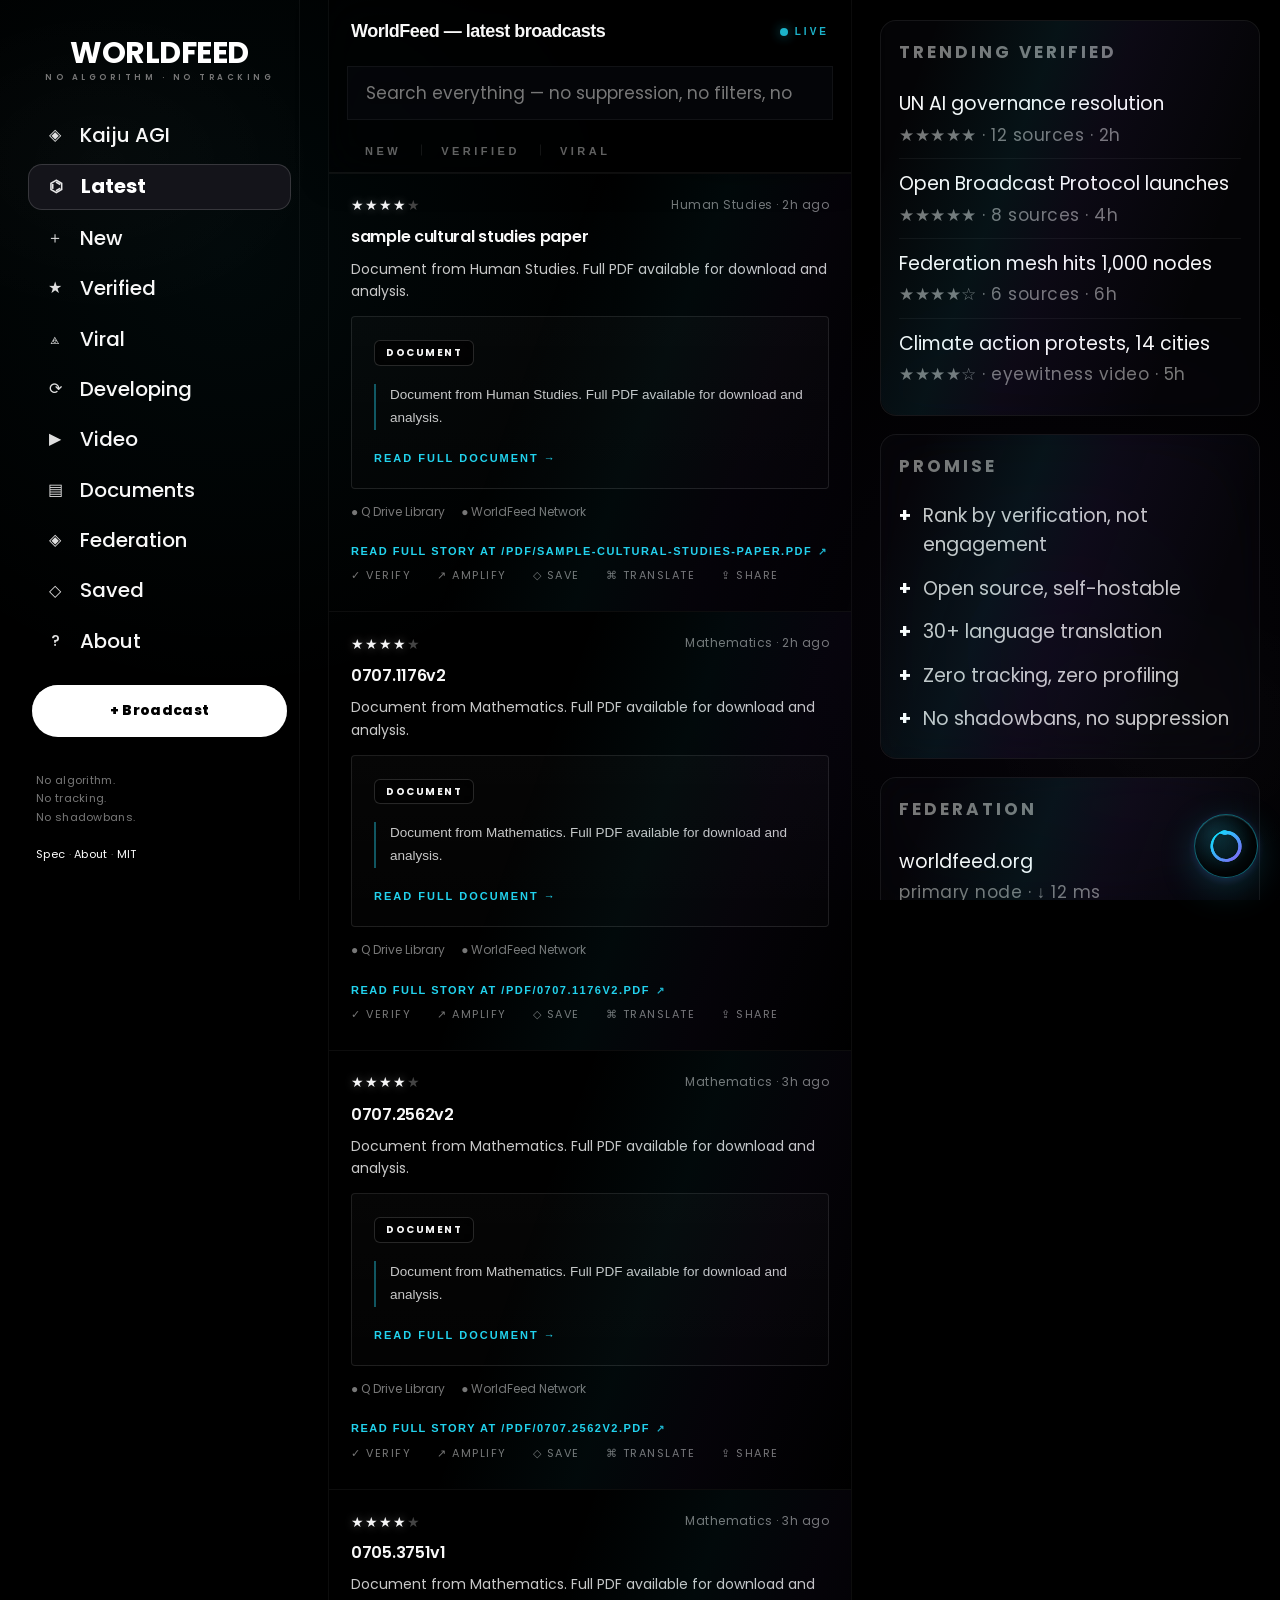
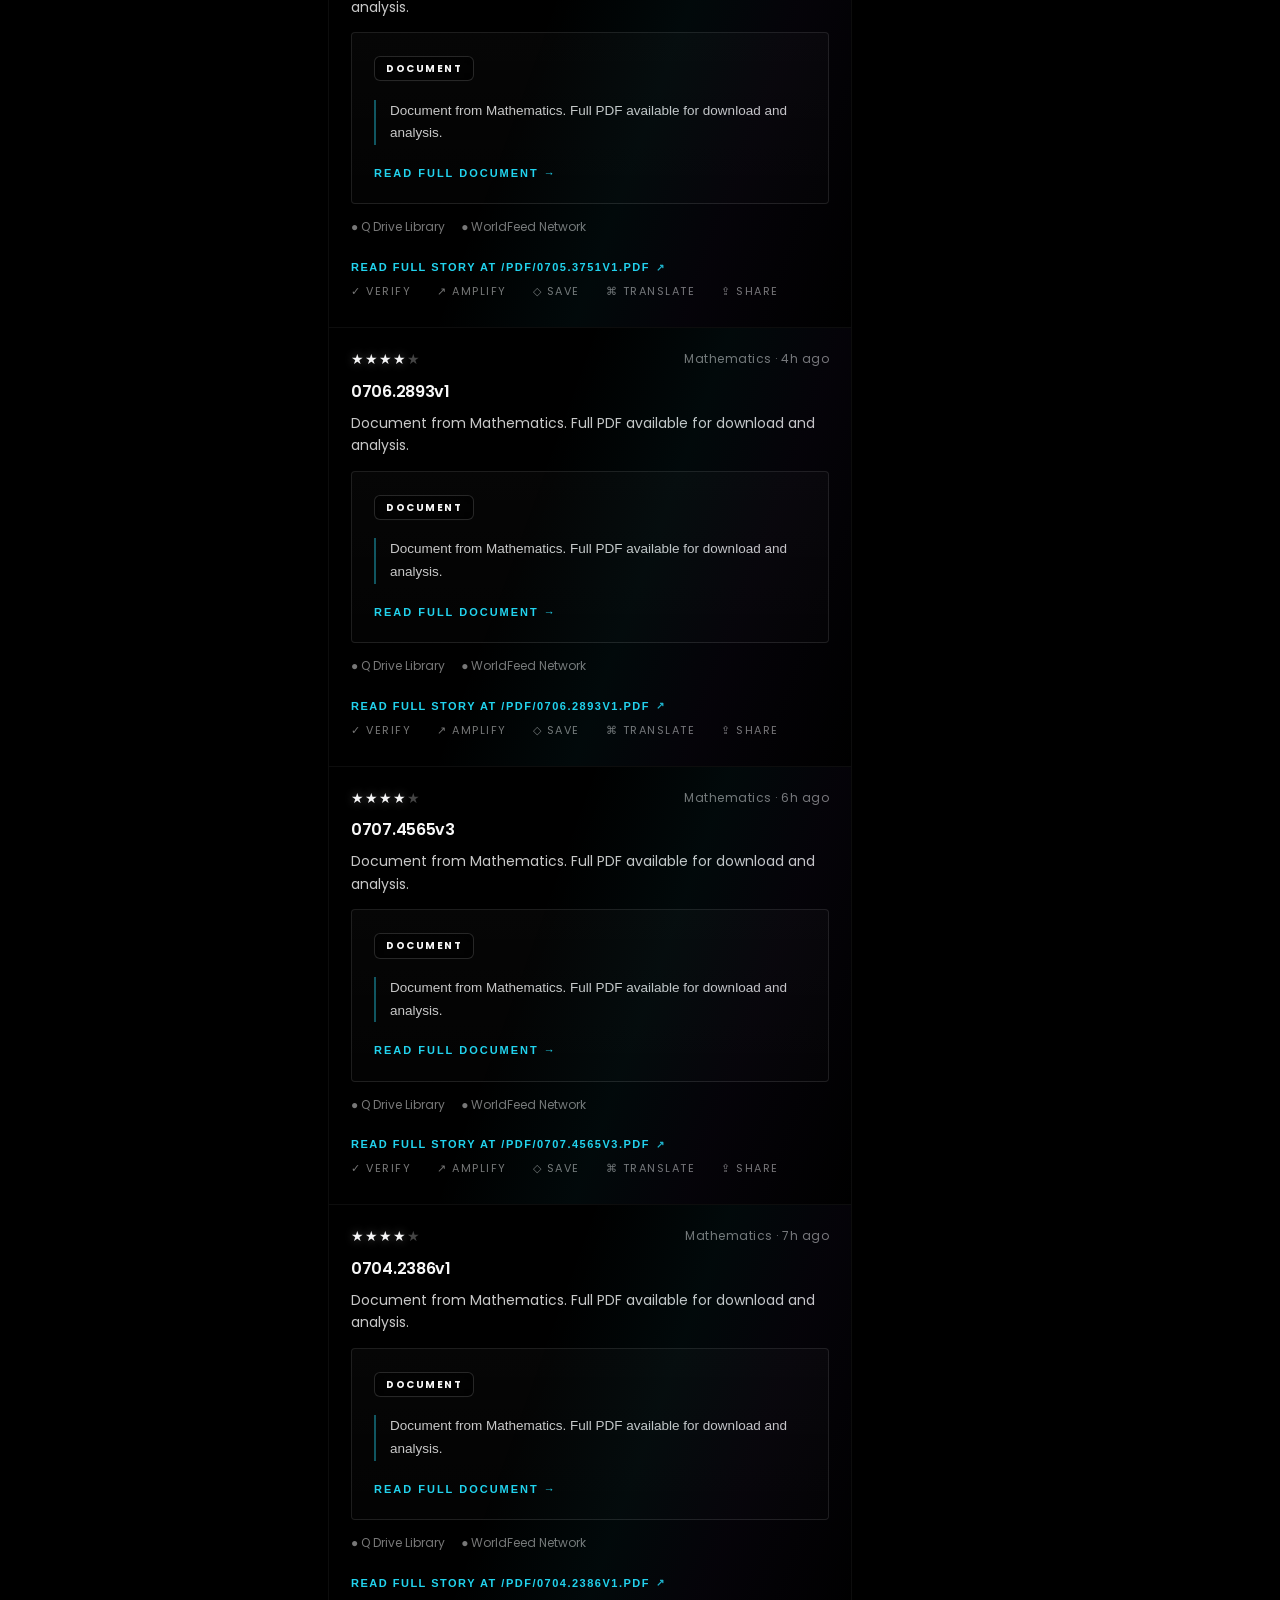
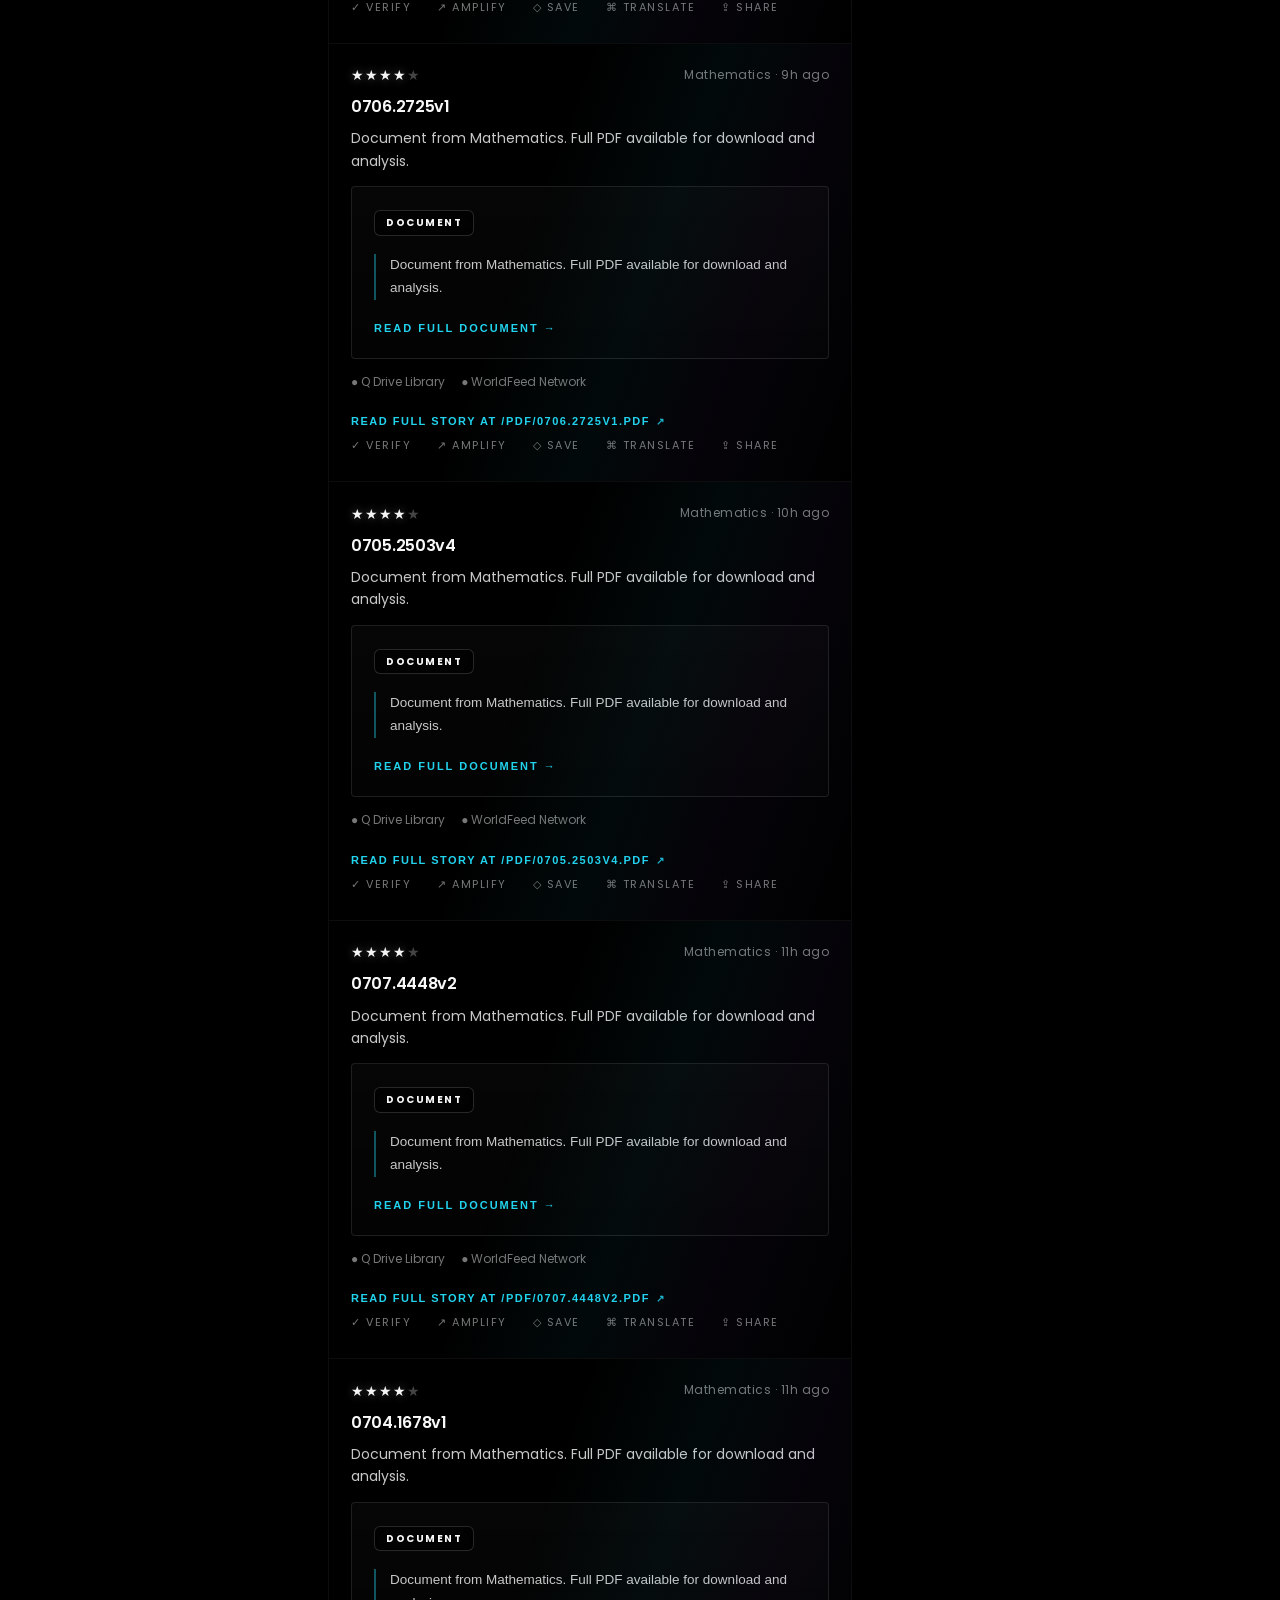
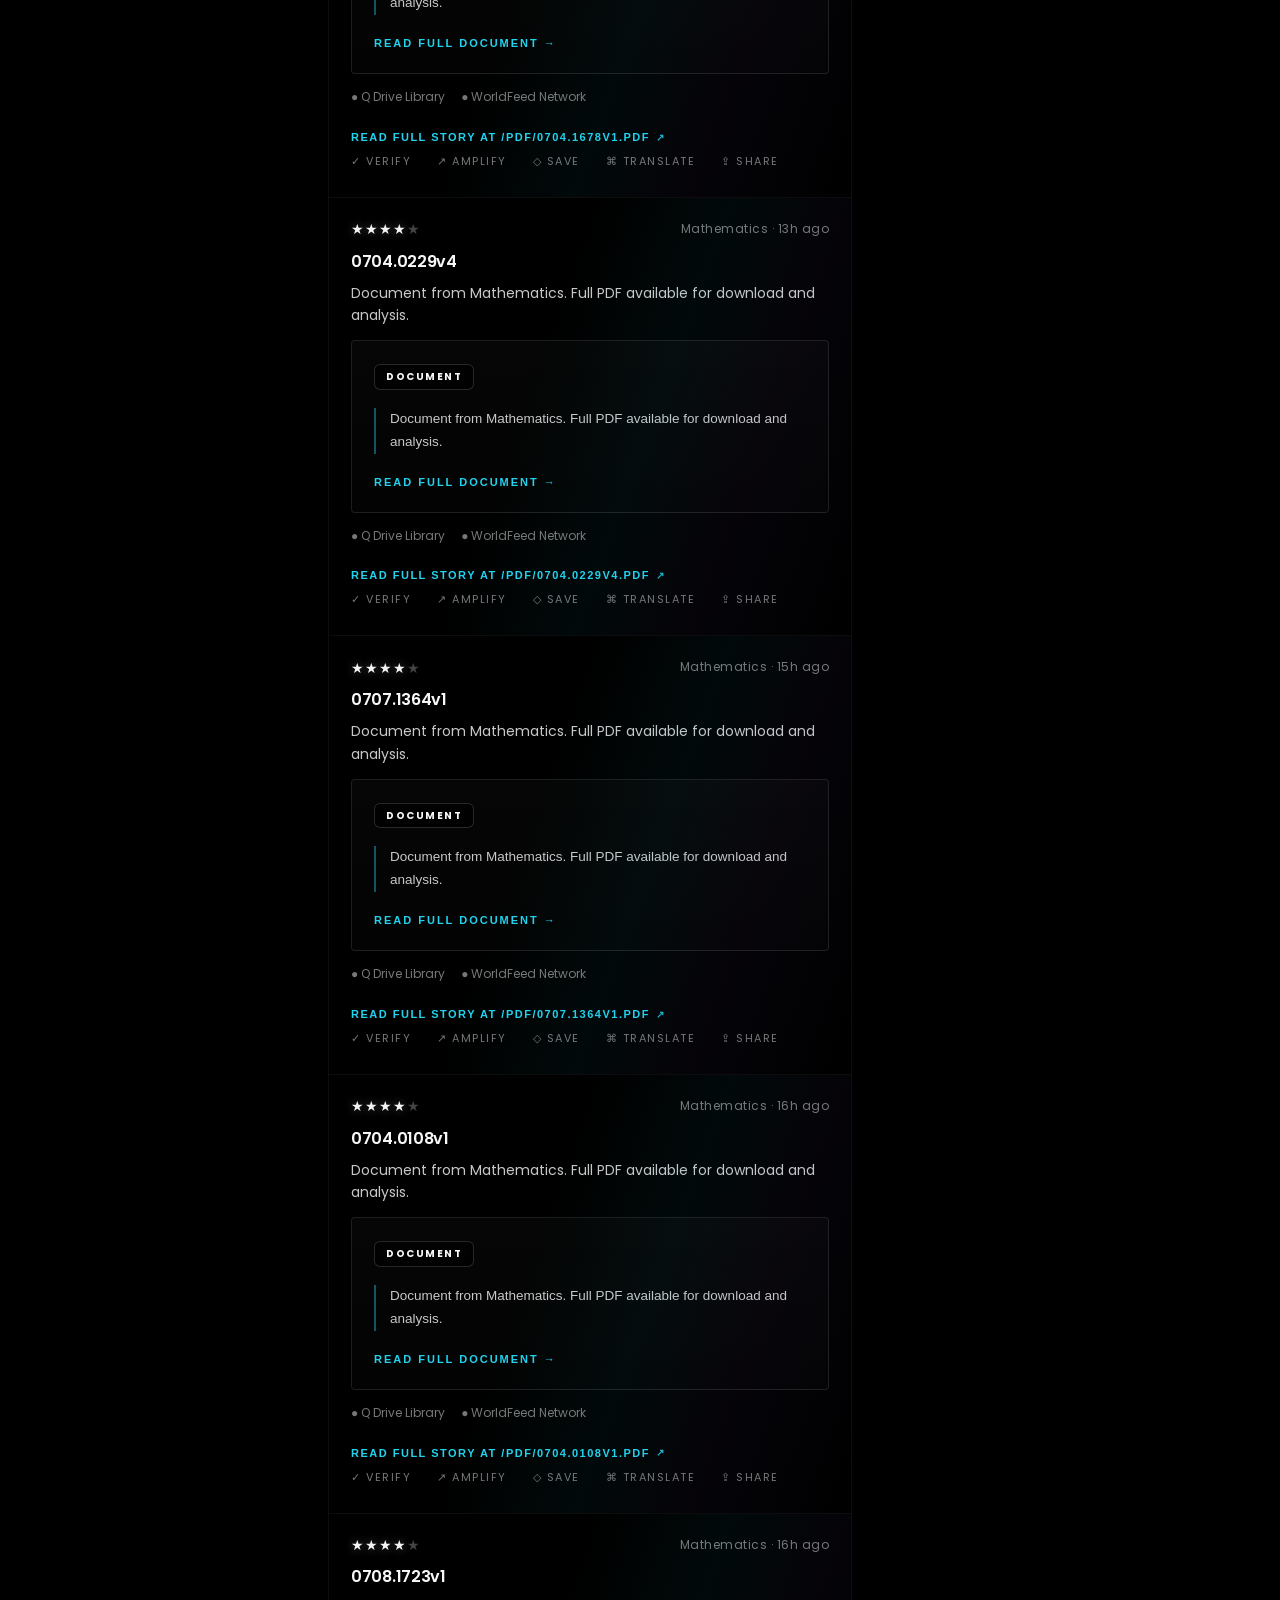
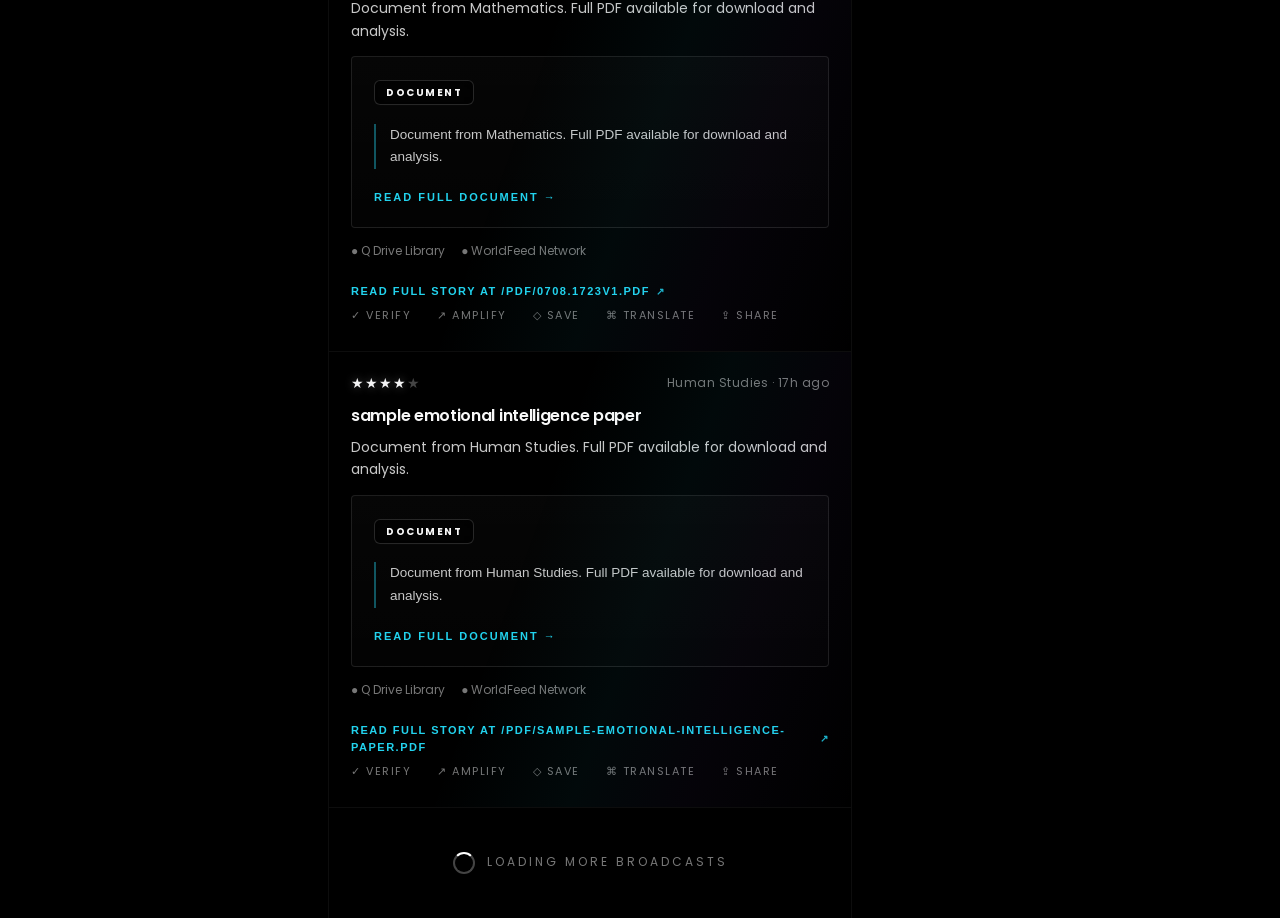
==== commit 3a783afe: "Kaiju AGI frontend (DeepSeek Flash latest) + floating Oroboros entry point - kaiju.html: new chat pa" ====
--- a/index.html
+++ b/index.html
@@ -157,6 +157,78 @@
             transition: background-size .25s ease;
         }
         .post-title-link:hover { background-size: 100% 1px; }
+
+        /* === floating Oroboros → Kaiju AGI === */
+        .kaiju-fab {
+            position: fixed;
+            bottom: 22px;
+            right: 22px;
+            width: 64px;
+            height: 64px;
+            border-radius: 50%;
+            background: radial-gradient(circle at 30% 30%, rgba(34,211,238,0.15), rgba(0,0,0,0.85) 65%);
+            border: 1px solid rgba(34,211,238,0.45);
+            box-shadow:
+                0 10px 36px rgba(34,211,238,0.22),
+                0 2px 8px rgba(139,92,246,0.18),
+                inset 0 1px 0 rgba(255,255,255,0.1);
+            backdrop-filter: blur(14px);
+            -webkit-backdrop-filter: blur(14px);
+            z-index: 200;
+            display: flex;
+            align-items: center;
+            justify-content: center;
+            transition: transform .28s cubic-bezier(.2,.8,.2,1), box-shadow .28s ease, border-color .28s ease;
+            text-decoration: none;
+        }
+        .kaiju-fab img {
+            width: 40px;
+            height: 40px;
+            filter: drop-shadow(0 0 10px rgba(34,211,238,0.45));
+            transition: transform .4s ease;
+        }
+        .kaiju-fab::before {
+            content: '';
+            position: absolute;
+            inset: -4px;
+            border-radius: 50%;
+            background: conic-gradient(from 0deg, rgba(34,211,238,0.5), rgba(139,92,246,0.5), rgba(34,211,238,0.5));
+            z-index: -1;
+            opacity: 0;
+            filter: blur(10px);
+            transition: opacity .3s ease;
+        }
+        .kaiju-fab:hover { transform: scale(1.08); border-color: rgba(34,211,238,0.8); box-shadow: 0 14px 44px rgba(34,211,238,0.4), inset 0 1px 0 rgba(255,255,255,0.15); }
+        .kaiju-fab:hover img { transform: rotate(8deg) scale(1.05); }
+        .kaiju-fab:hover::before { opacity: 0.6; }
+        .kaiju-fab::after {
+            content: 'KAIJU AGI';
+            position: absolute;
+            right: 76px;
+            top: 50%;
+            transform: translateY(-50%) translateX(8px);
+            font-family: 'Archivo', sans-serif;
+            font-size: 10px;
+            font-weight: 800;
+            letter-spacing: 2.5px;
+            color: rgba(255,255,255,0.85);
+            background: rgba(0,0,0,0.7);
+            border: 1px solid rgba(34,211,238,0.4);
+            padding: 6px 10px;
+            border-radius: 4px;
+            white-space: nowrap;
+            opacity: 0;
+            pointer-events: none;
+            transition: opacity .25s ease, transform .25s ease;
+            backdrop-filter: blur(8px);
+        }
+        .kaiju-fab:hover::after { opacity: 1; transform: translateY(-50%) translateX(0); }
+
+        @media (max-width: 720px) {
+            .kaiju-fab { bottom: 84px; right: 14px; width: 56px; height: 56px; }
+            .kaiju-fab img { width: 34px; height: 34px; }
+            .kaiju-fab::after { display: none; }
+        }
 
         /* === user-submitted post indicator === */
         .post.is-user::before {
@@ -487,6 +559,7 @@
             </div>
             <div class="brand-tag">NO ALGORITHM · NO TRACKING</div>
         </a>
+        <a class="nav-item nav-link-out" href="kaiju.html" style="text-decoration:none;color:inherit;display:flex"><span class="nav-icon">◈</span> Kaiju AGI</a>
         <div class="nav-item active" data-view="latest"><span class="nav-icon">⌬</span> Latest</div>
         <div class="nav-item" data-view="new"><span class="nav-icon">＋</span> New</div>
         <div class="nav-item" data-view="verified"><span class="nav-icon">★</span> Verified</div>
@@ -595,6 +668,11 @@
     </div>
 </div>
 
+<!-- Floating Oroboros → Kaiju AGI -->
+<a class="kaiju-fab" href="kaiju.html" title="Open Kaiju AGI" aria-label="Kaiju AGI">
+    <img src="assets/img/oroboros-logo.svg" alt="Oroboros">
+</a>
+
 <script src="assets/js/main.js"></script>
 </body>
 </html>
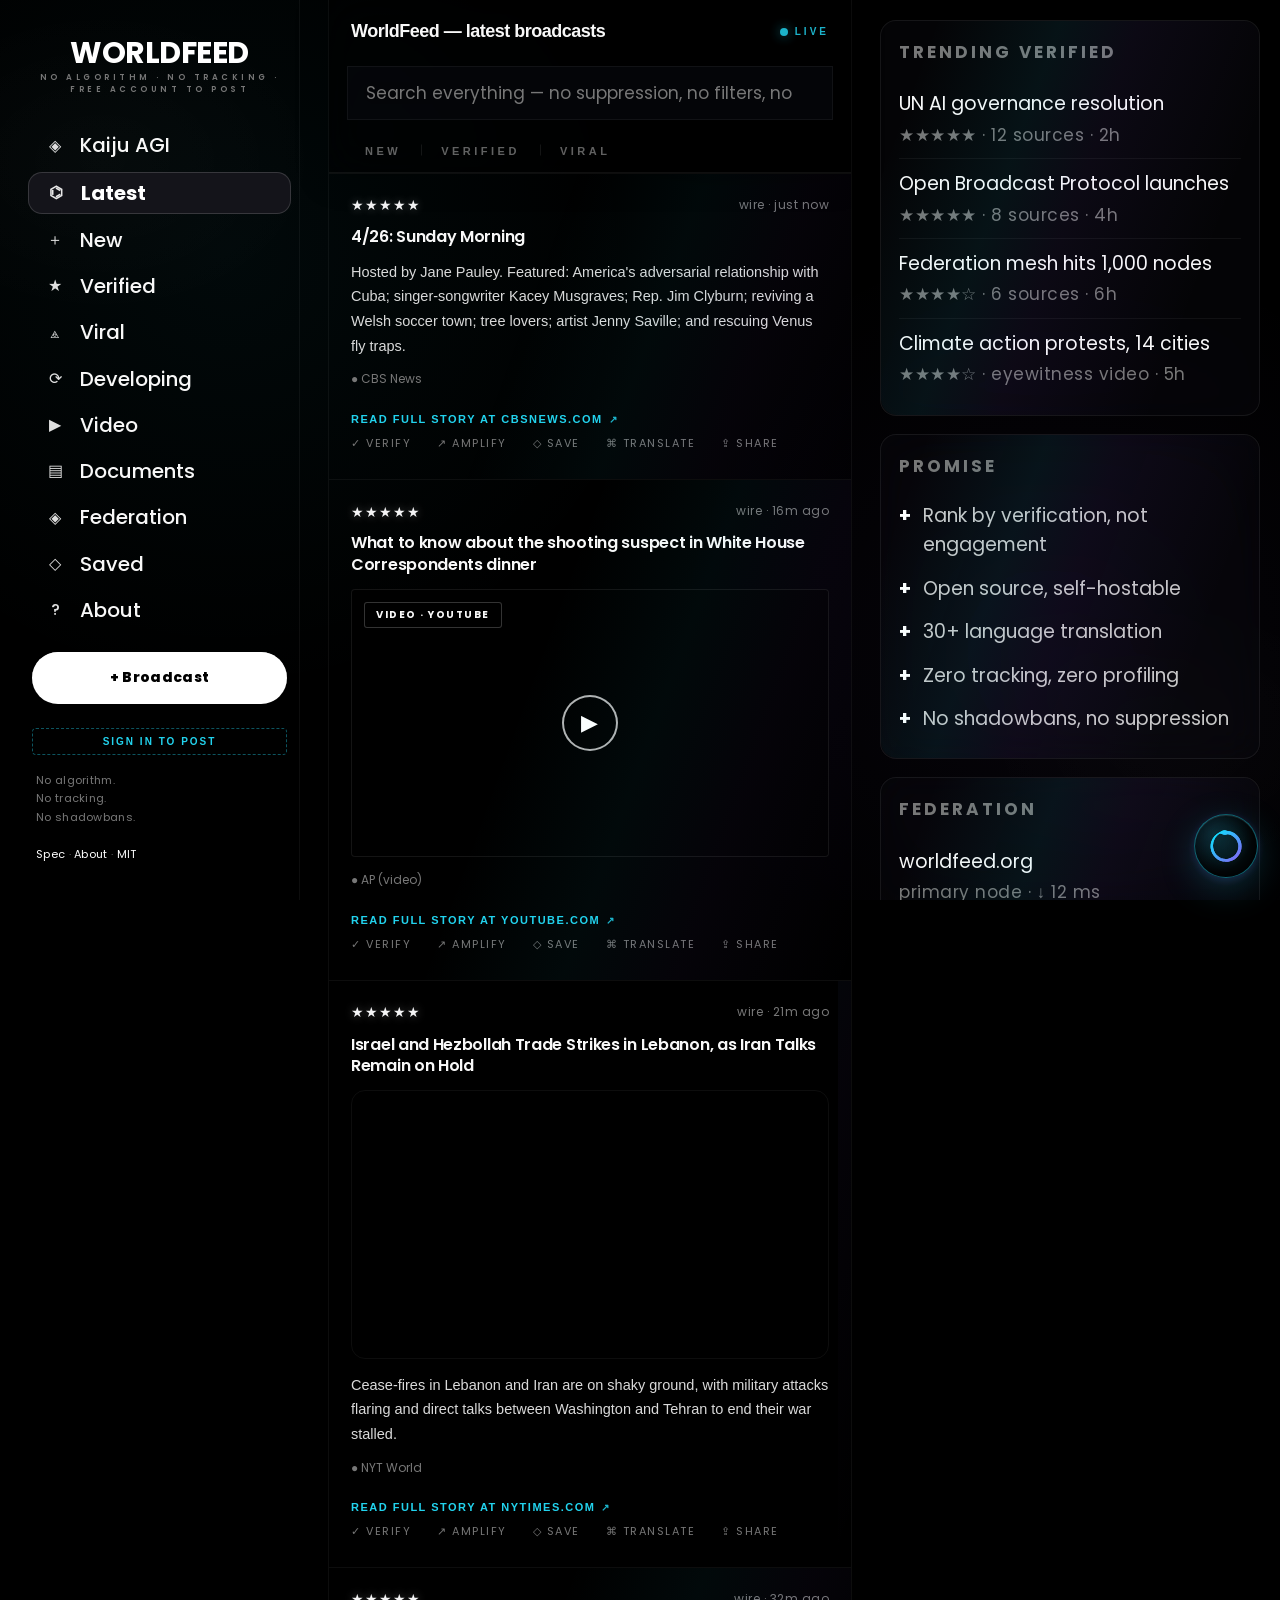
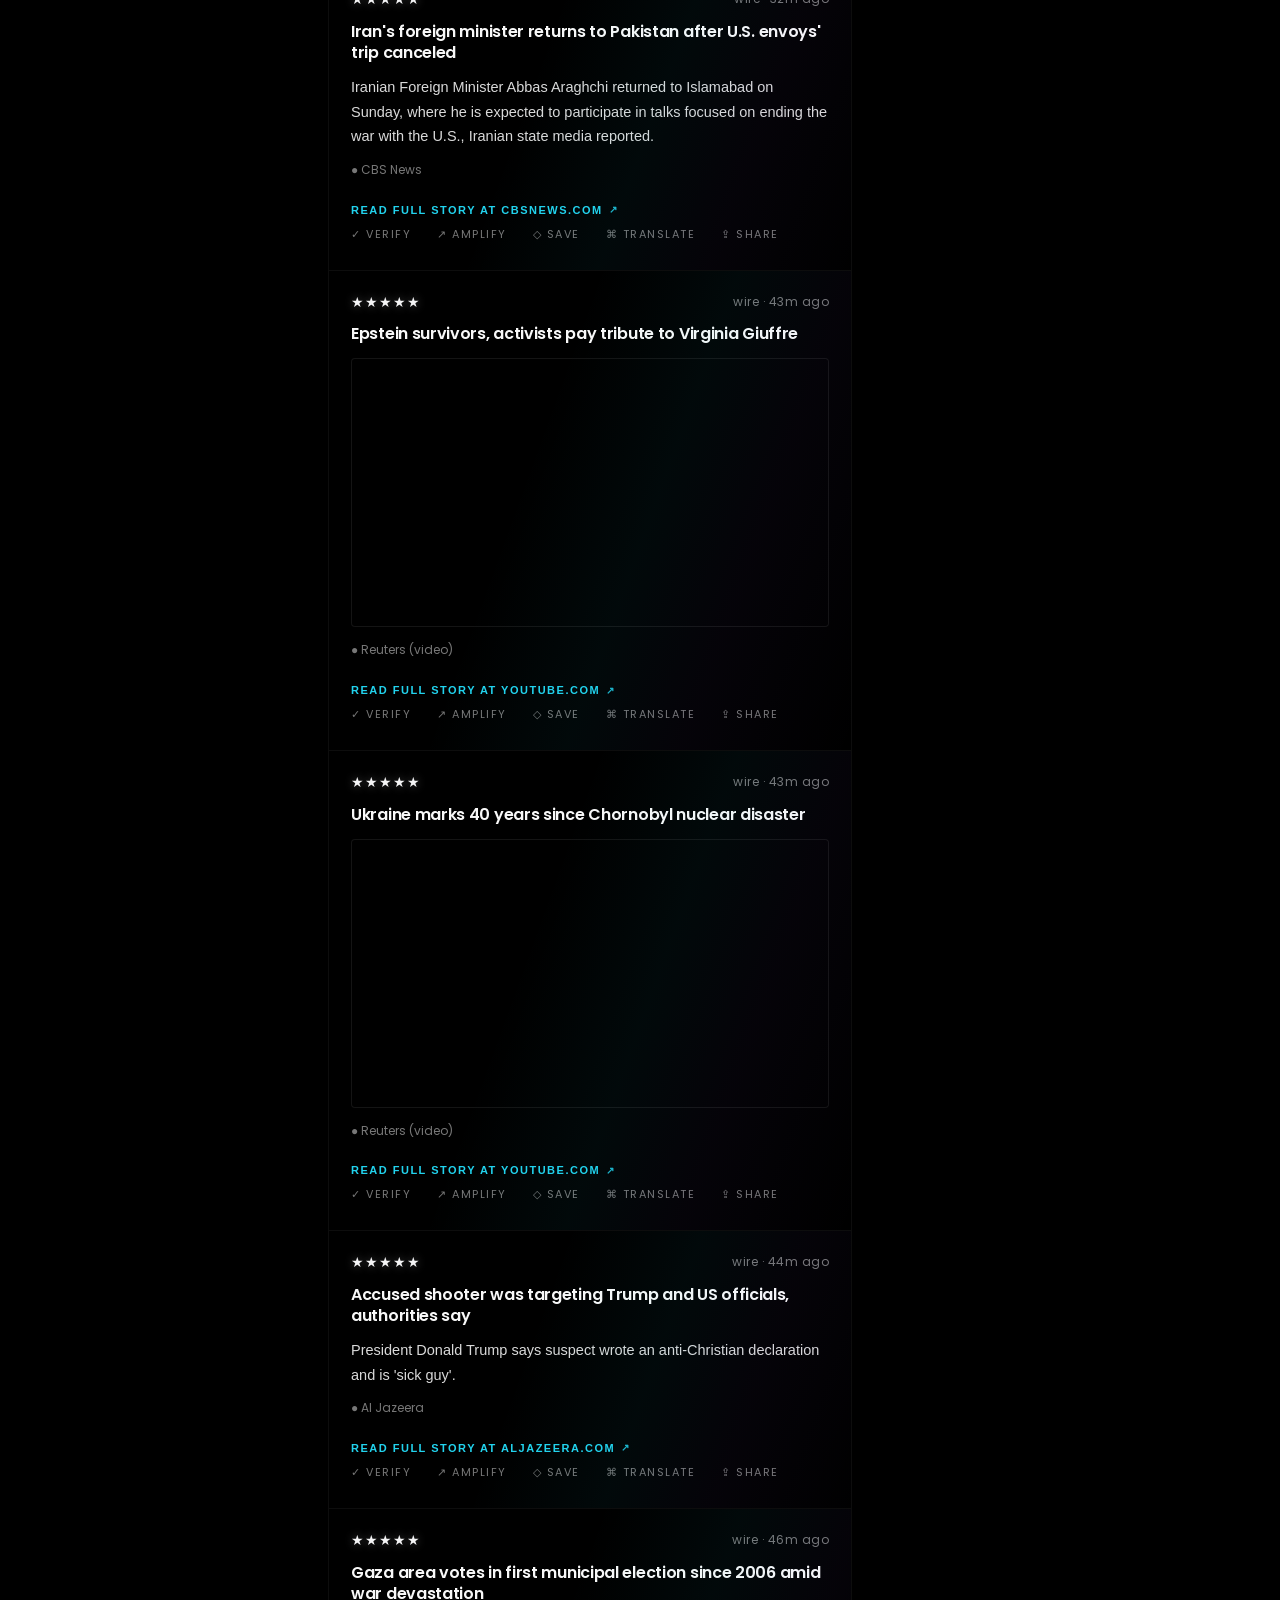
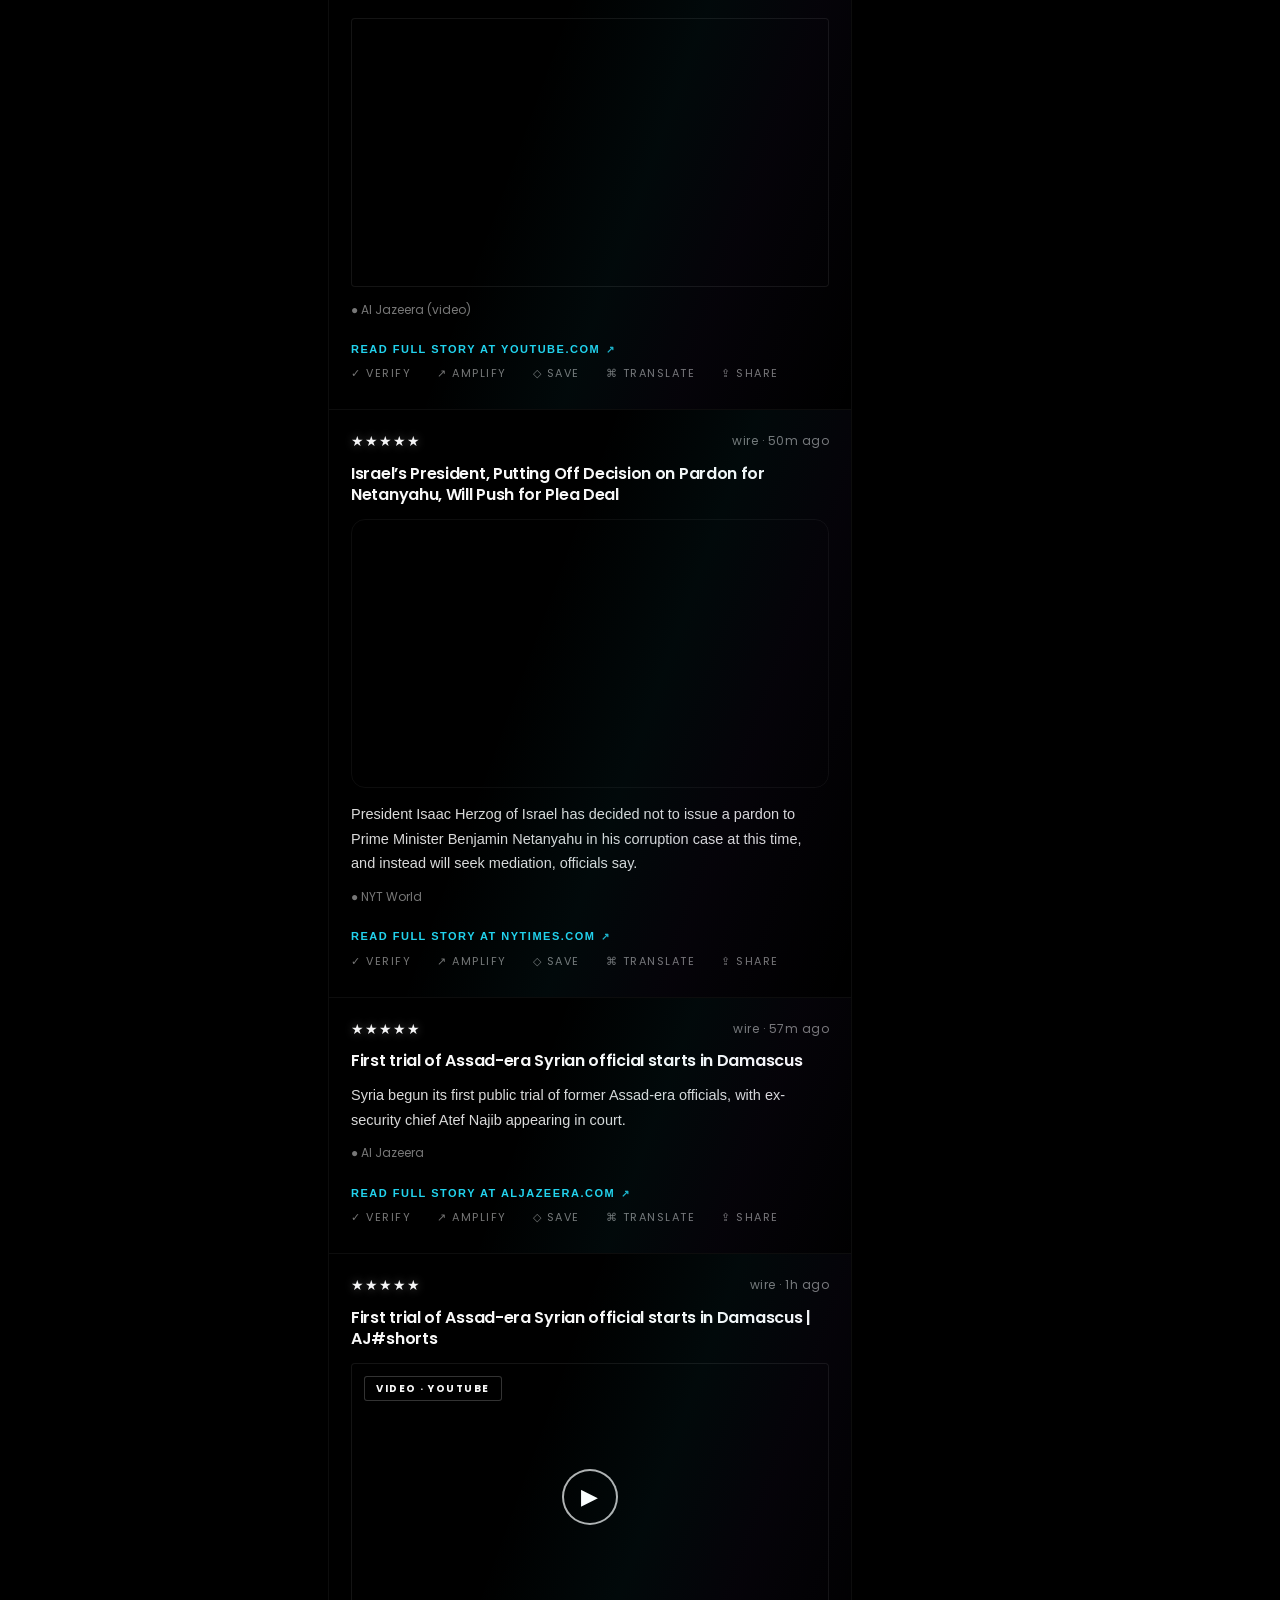
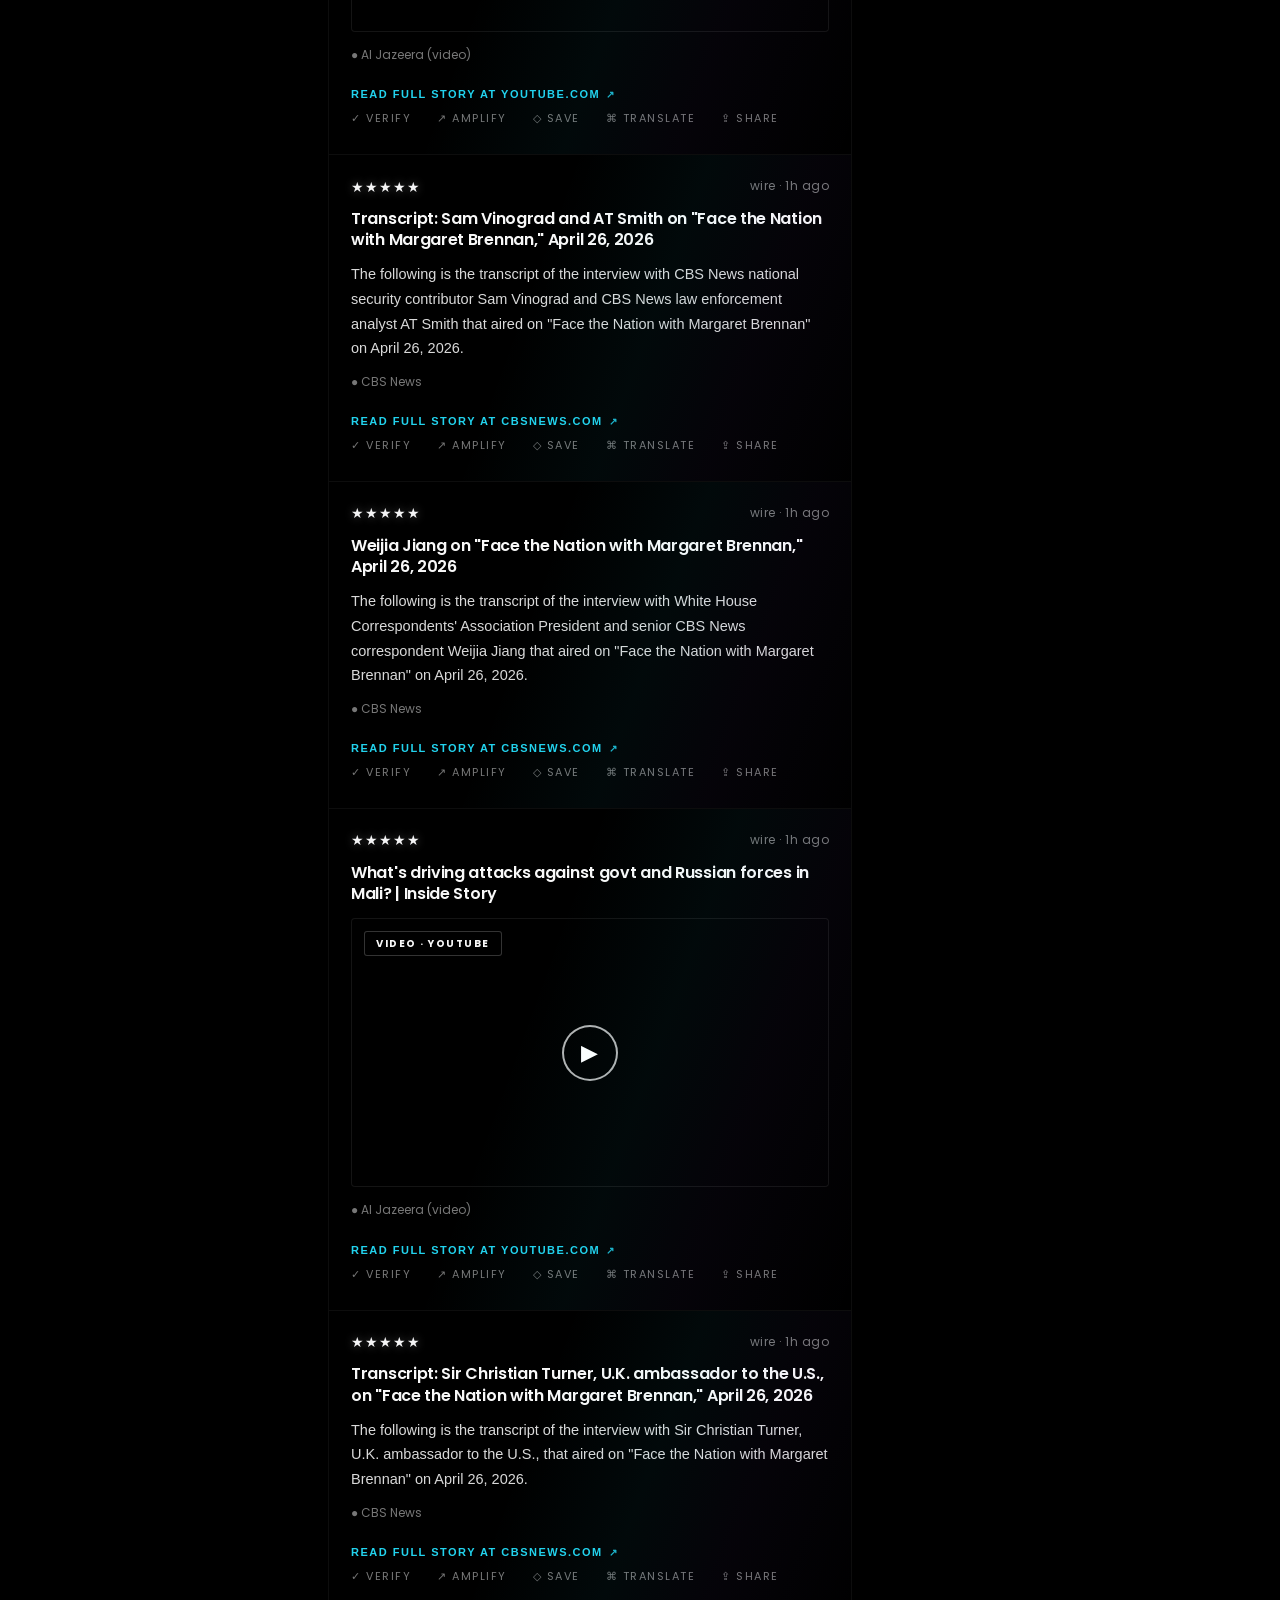
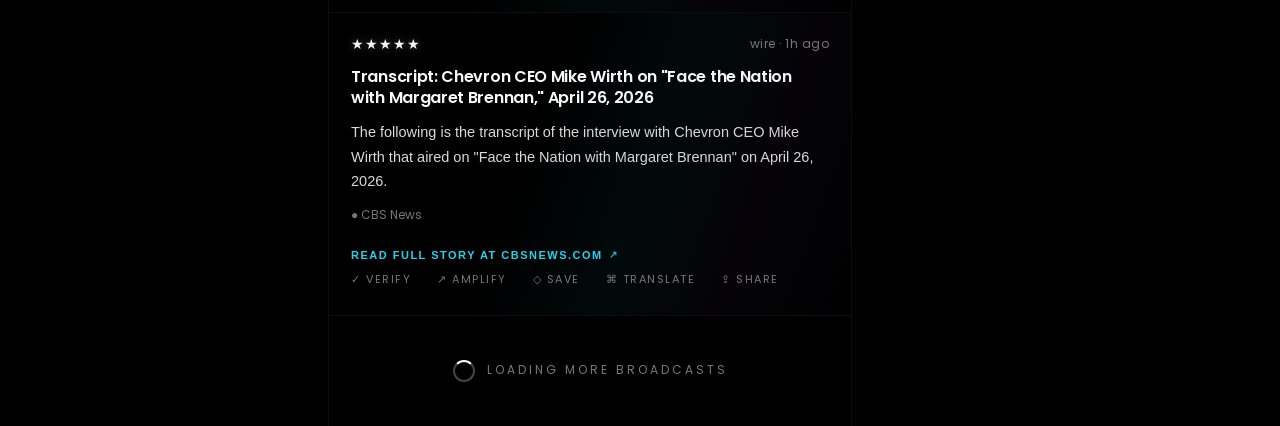
==== commit ba796423: "Live-ready: full inline RSS, video-major channels, login-required posting, image upload - scripts/bu" ====
--- a/index.html
+++ b/index.html
@@ -157,6 +157,97 @@
             transition: background-size .25s ease;
         }
         .post-title-link:hover { background-size: 100% 1px; }
+
+        /* === full inline body (replaces the doc preview / truncated body) === */
+        .post-body-full {
+            font-family: 'Inter', sans-serif;
+            font-size: 14.5px;
+            line-height: 1.7;
+            color: rgba(255,255,255,0.85);
+            margin: 12px 0;
+        }
+        .post-body-full p { margin: 0 0 12px; }
+        .post-body-full p:last-child { margin-bottom: 0; }
+        .post-body-full a { color: #22d3ee; border-bottom: 1px solid rgba(34,211,238,0.3); text-decoration: none; }
+        .post-body-full a:hover { border-bottom-color: #22d3ee; }
+        .post-body-full strong { color: #fff; font-weight: 700; }
+        .post-inline-img {
+            display: block;
+            max-width: 100%;
+            margin: 10px 0;
+            border-radius: 4px;
+            border: 1px solid rgba(255,255,255,0.06);
+        }
+        .post-expand-btn {
+            display: inline-block;
+            margin-top: 8px;
+            background: transparent;
+            border: 1px solid rgba(34,211,238,0.4);
+            color: #22d3ee;
+            font-family: 'Archivo', sans-serif;
+            font-weight: 700;
+            font-size: 11px;
+            letter-spacing: 1.5px;
+            text-transform: uppercase;
+            padding: 7px 14px;
+            border-radius: 100px;
+            cursor: pointer;
+            transition: background .2s ease;
+        }
+        .post-expand-btn:hover { background: rgba(34,211,238,0.08); }
+
+        /* === account badge in sidebar === */
+        .account-badge {
+            margin: 6px 12px 0;
+            font-family: 'Inter', sans-serif;
+            font-size: 12px;
+            color: rgba(255,255,255,0.7);
+            display: flex;
+            align-items: center;
+            gap: 8px;
+        }
+        .account-badge .acc-dot {
+            width: 7px; height: 7px;
+            background: #4ade80;
+            border-radius: 50%;
+            box-shadow: 0 0 8px rgba(74,222,128,0.5);
+            display: inline-block;
+        }
+        .account-badge .acc-logout {
+            margin-left: auto;
+            background: transparent;
+            border: none;
+            color: rgba(255,255,255,0.4);
+            font-size: 11px;
+            font-family: inherit;
+            cursor: pointer;
+            text-decoration: underline;
+        }
+        .account-badge .acc-logout:hover { color: #f87171; }
+        .account-badge .acc-login-trigger {
+            background: transparent;
+            border: 1px dashed rgba(34,211,238,0.4);
+            color: #22d3ee;
+            font-family: 'Archivo', sans-serif;
+            font-weight: 700;
+            font-size: 10px;
+            letter-spacing: 2px;
+            text-transform: uppercase;
+            padding: 7px 12px;
+            border-radius: 4px;
+            cursor: pointer;
+            width: 100%;
+            transition: background .2s ease;
+        }
+        .account-badge .acc-login-trigger:hover { background: rgba(34,211,238,0.08); }
+
+        /* image upload field in modal */
+        .modal input[type="file"] {
+            background: transparent !important;
+            padding: 8px 0 !important;
+            border: none !important;
+            color: rgba(255,255,255,0.7) !important;
+        }
 
         /* === floating Oroboros → Kaiju AGI === */
         .kaiju-fab {
@@ -557,7 +648,7 @@
             <div class="brand-text">
                 <span class="world-part">WORLD</span><span class="feed-part">FEED</span>
             </div>
-            <div class="brand-tag">NO ALGORITHM · NO TRACKING</div>
+            <div class="brand-tag">NO ALGORITHM · NO TRACKING · FREE ACCOUNT TO POST</div>
         </a>
         <a class="nav-item nav-link-out" href="kaiju.html" style="text-decoration:none;color:inherit;display:flex"><span class="nav-icon">◈</span> Kaiju AGI</a>
         <div class="nav-item active" data-view="latest"><span class="nav-icon">⌬</span> Latest</div>
@@ -571,6 +662,7 @@
         <div class="nav-item" data-view="saved"><span class="nav-icon">◇</span> Saved</div>
         <div class="nav-item" data-view="about"><span class="nav-icon">?</span> About</div>
         <button class="submit-cta" id="submitBtn">+ Broadcast</button>
+        <div class="account-badge" id="accountBadge"></div>
         <div class="side-foot">
             No algorithm.<br>No tracking.<br>No shadowbans.<br><br>
             <a href="docs/WORLD_FEED_SPEC.txt">Spec</a> · <a href="#" id="aboutLink">About</a> · <a href="LICENSE">MIT</a>
@@ -657,6 +749,8 @@
         <input type="text" id="postTitle" placeholder="What is this about?">
         <label for="postBody">Body</label>
         <textarea id="postBody" placeholder="Tell the story. Paste image URLs to embed them inline."></textarea>
+        <label for="postImage">Image (optional — upload from your device, max 800KB)</label>
+        <input type="file" id="postImage" accept="image/*">
         <label for="postVideo">Video URL (optional — paste YouTube, Vimeo, X, or TikTok link)</label>
         <input type="text" id="postVideo" placeholder="https://youtube.com/watch?v=… or https://x.com/user/status/…">
         <label for="postSources">Sources (one per line — links, outlets, primary documents)</label>
@@ -668,6 +762,22 @@
     </div>
 </div>
 
+<!-- LOGIN MODAL (free account; client-side until backend) -->
+<div class="modal-back" id="loginModal">
+    <div class="modal" style="max-width:440px;">
+        <h2>Sign in to WorldFeed</h2>
+        <p class="modal-sub">Free account. Required to broadcast. Your details stay on this device until the platform's server goes live.</p>
+        <label for="loginUsername">Username</label>
+        <input type="text" id="loginUsername" placeholder="@yourhandle" autocomplete="username">
+        <label for="loginEmail">Email <span style="text-transform:none;letter-spacing:0;color:rgba(255,255,255,0.35);font-weight:400">— optional, for recovery once server is live</span></label>
+        <input type="email" id="loginEmail" placeholder="you@example.com" autocomplete="email">
+        <div class="modal-actions">
+            <button class="btn-secondary" id="cancelLogin">Cancel</button>
+            <button class="btn-primary" id="confirmLogin">Sign in</button>
+        </div>
+    </div>
+</div>
+
 <!-- Floating Oroboros → Kaiju AGI -->
 <a class="kaiju-fab" href="kaiju.html" title="Open Kaiju AGI" aria-label="Kaiju AGI">
     <img src="assets/img/oroboros-logo.svg" alt="Oroboros">
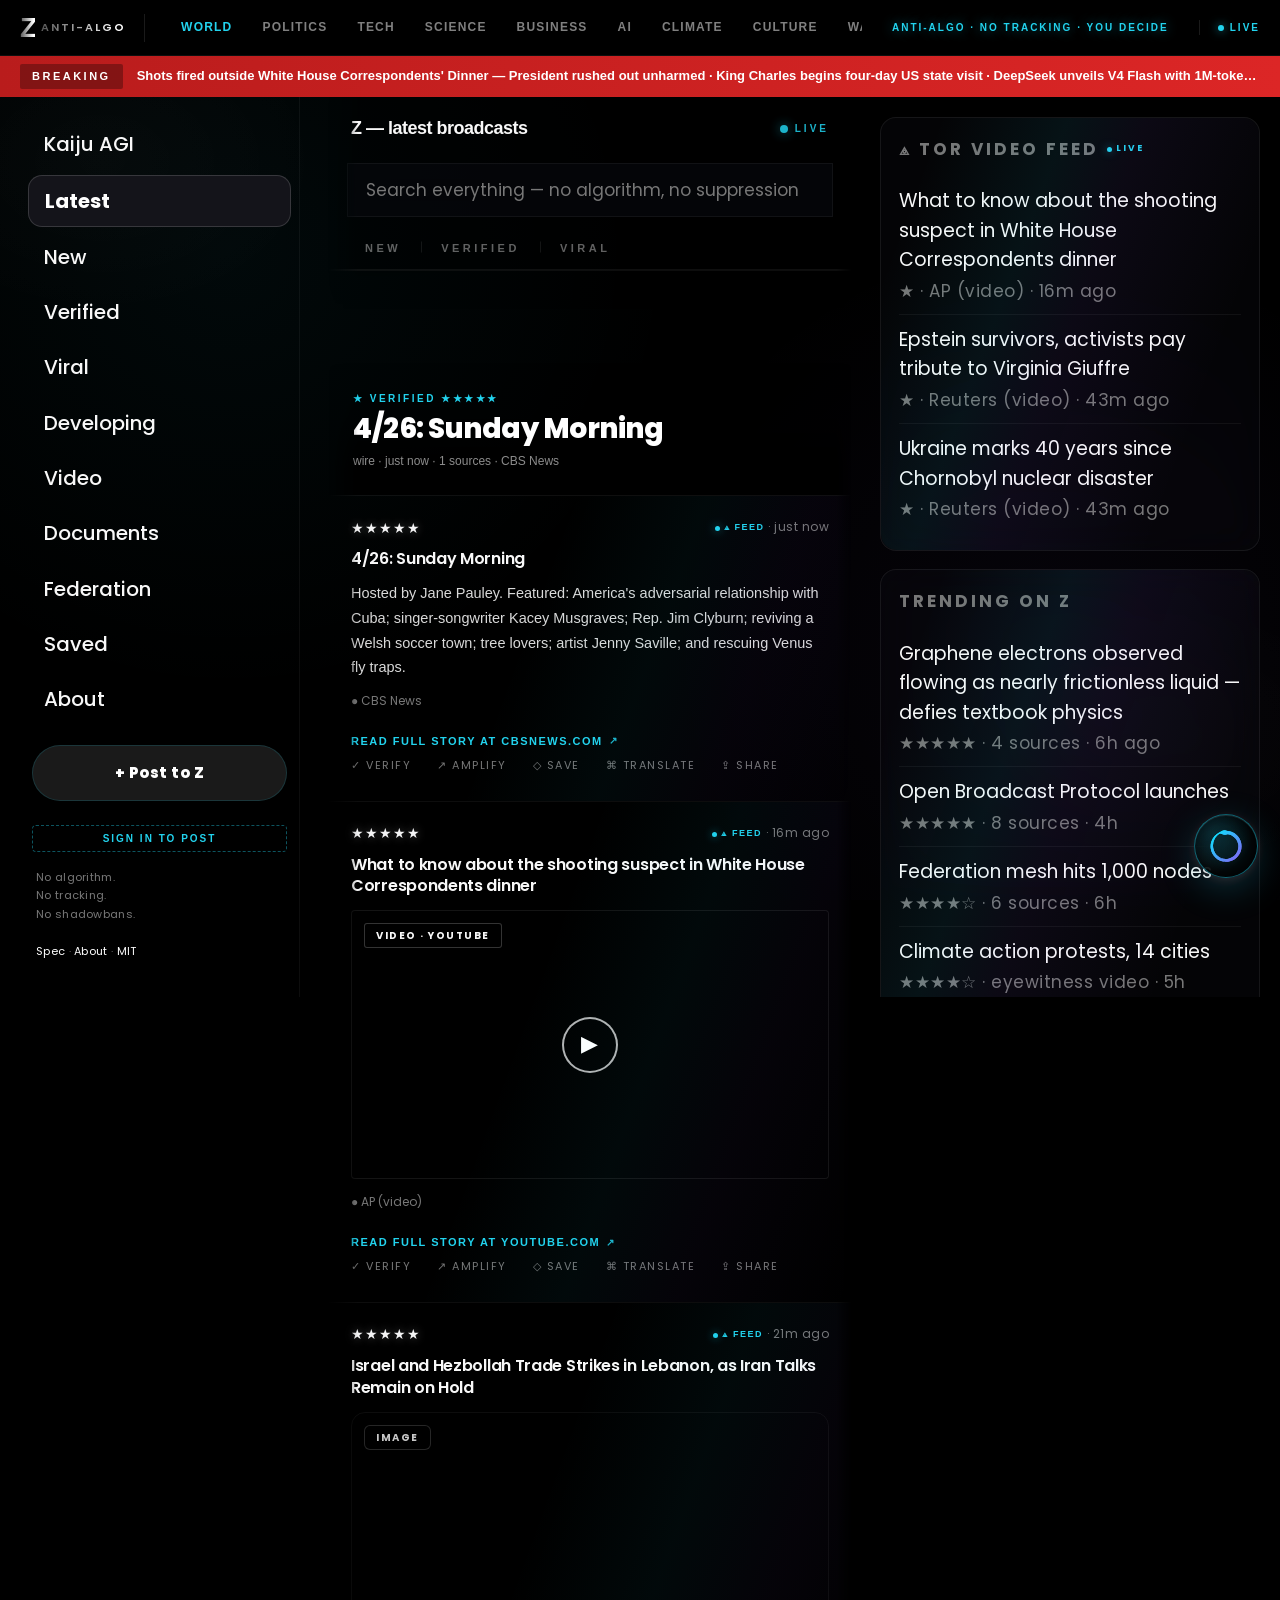
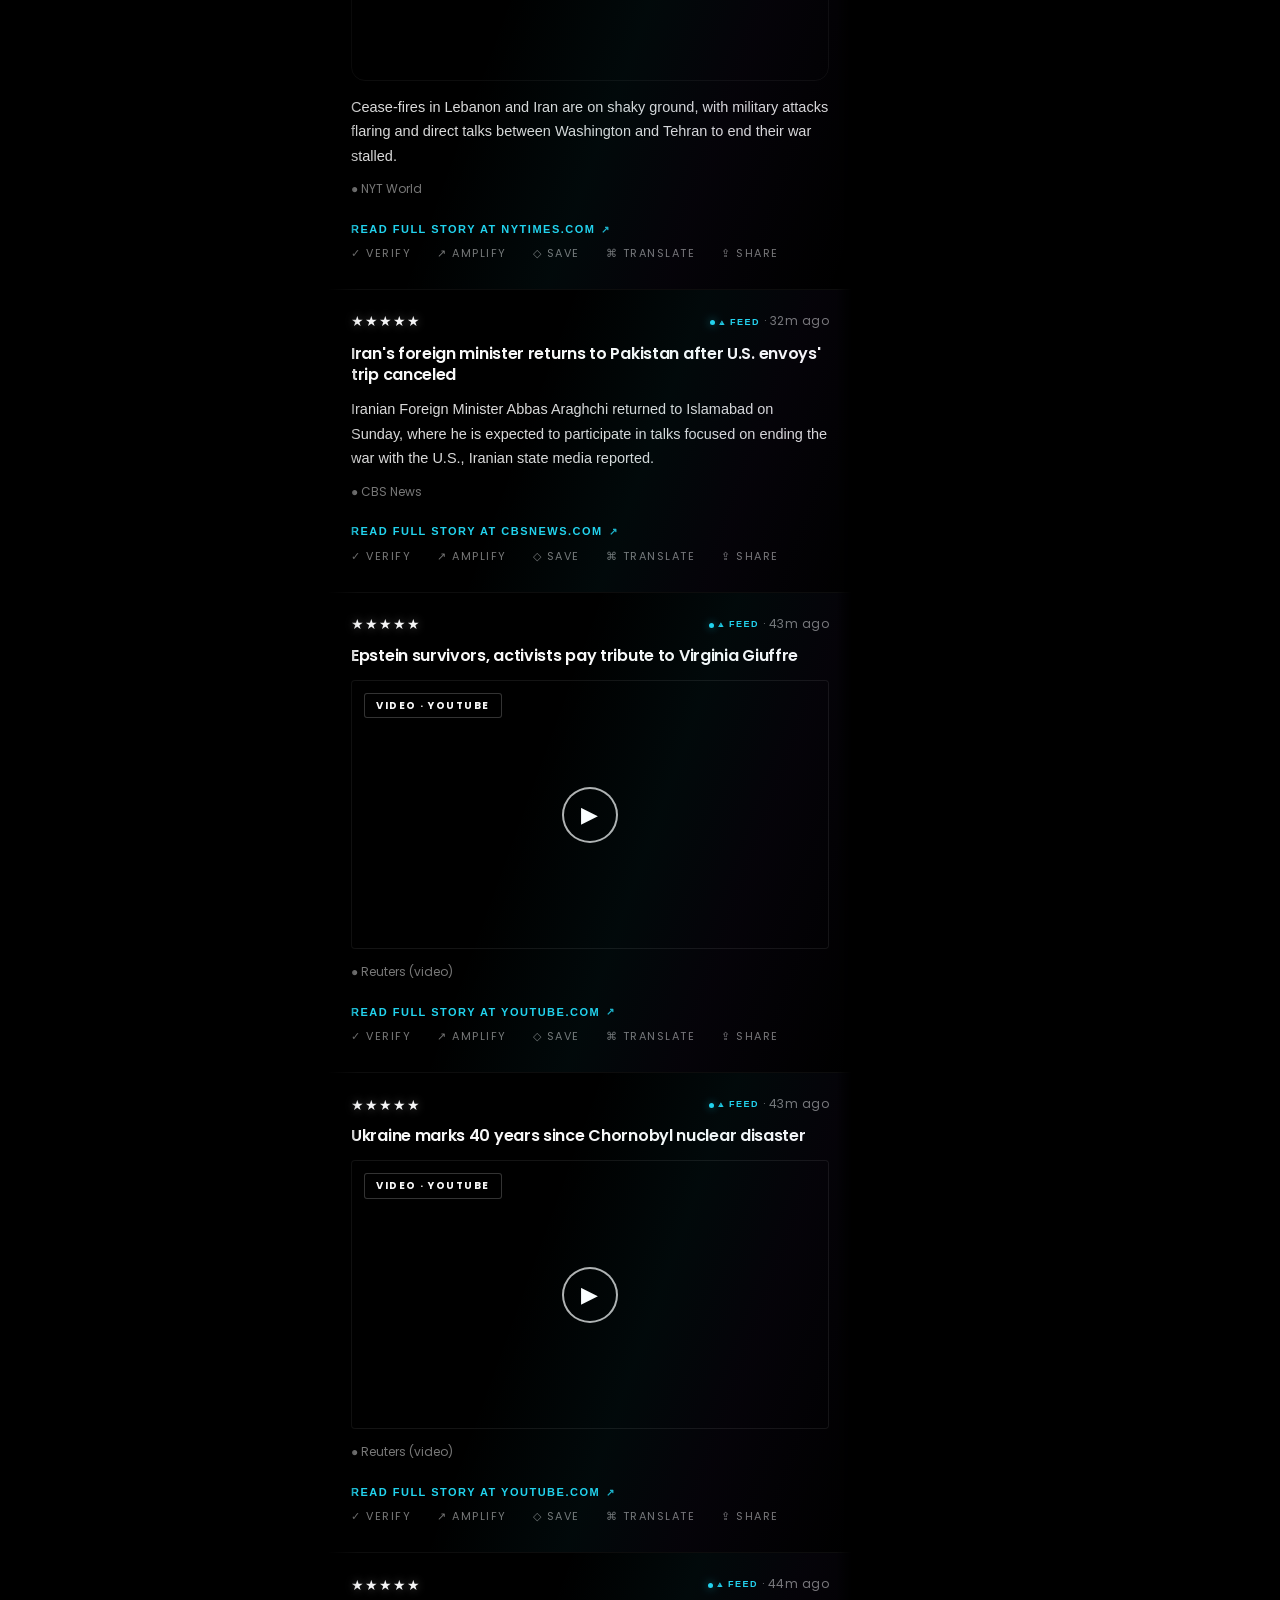
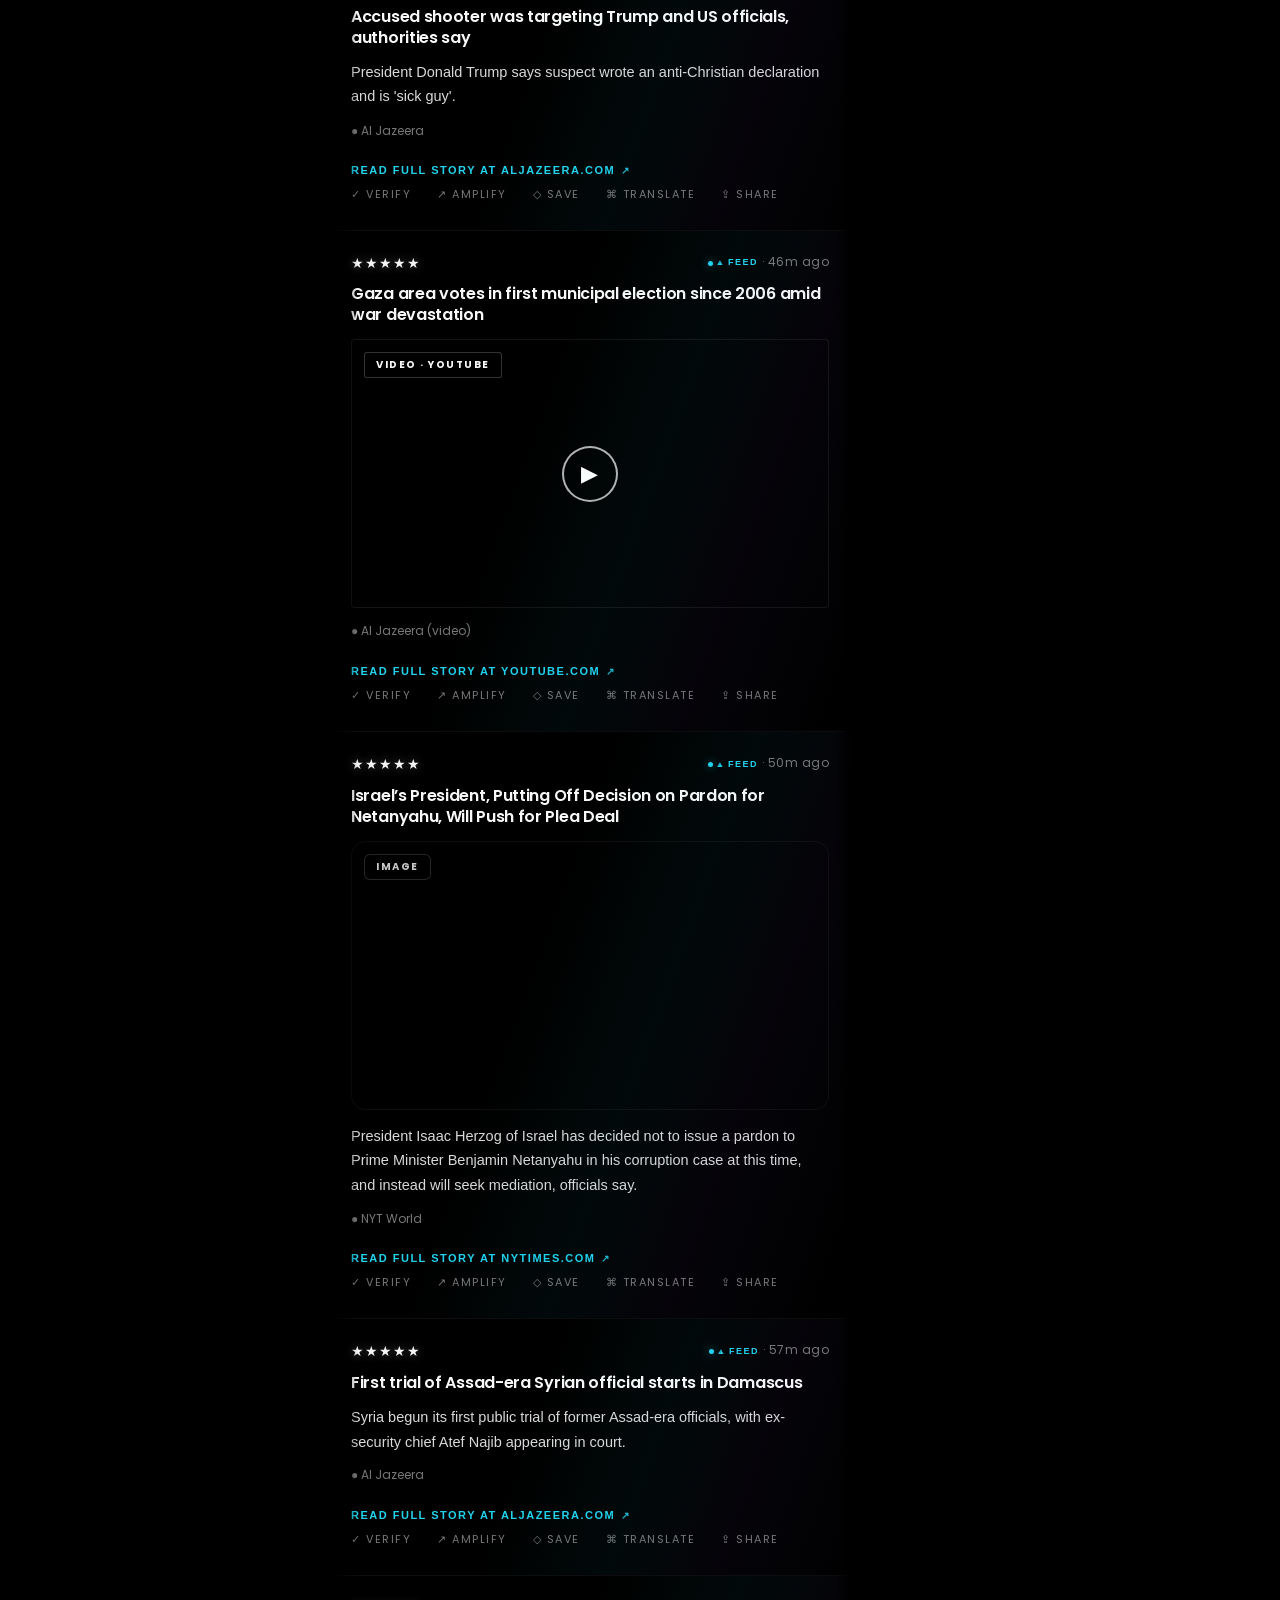
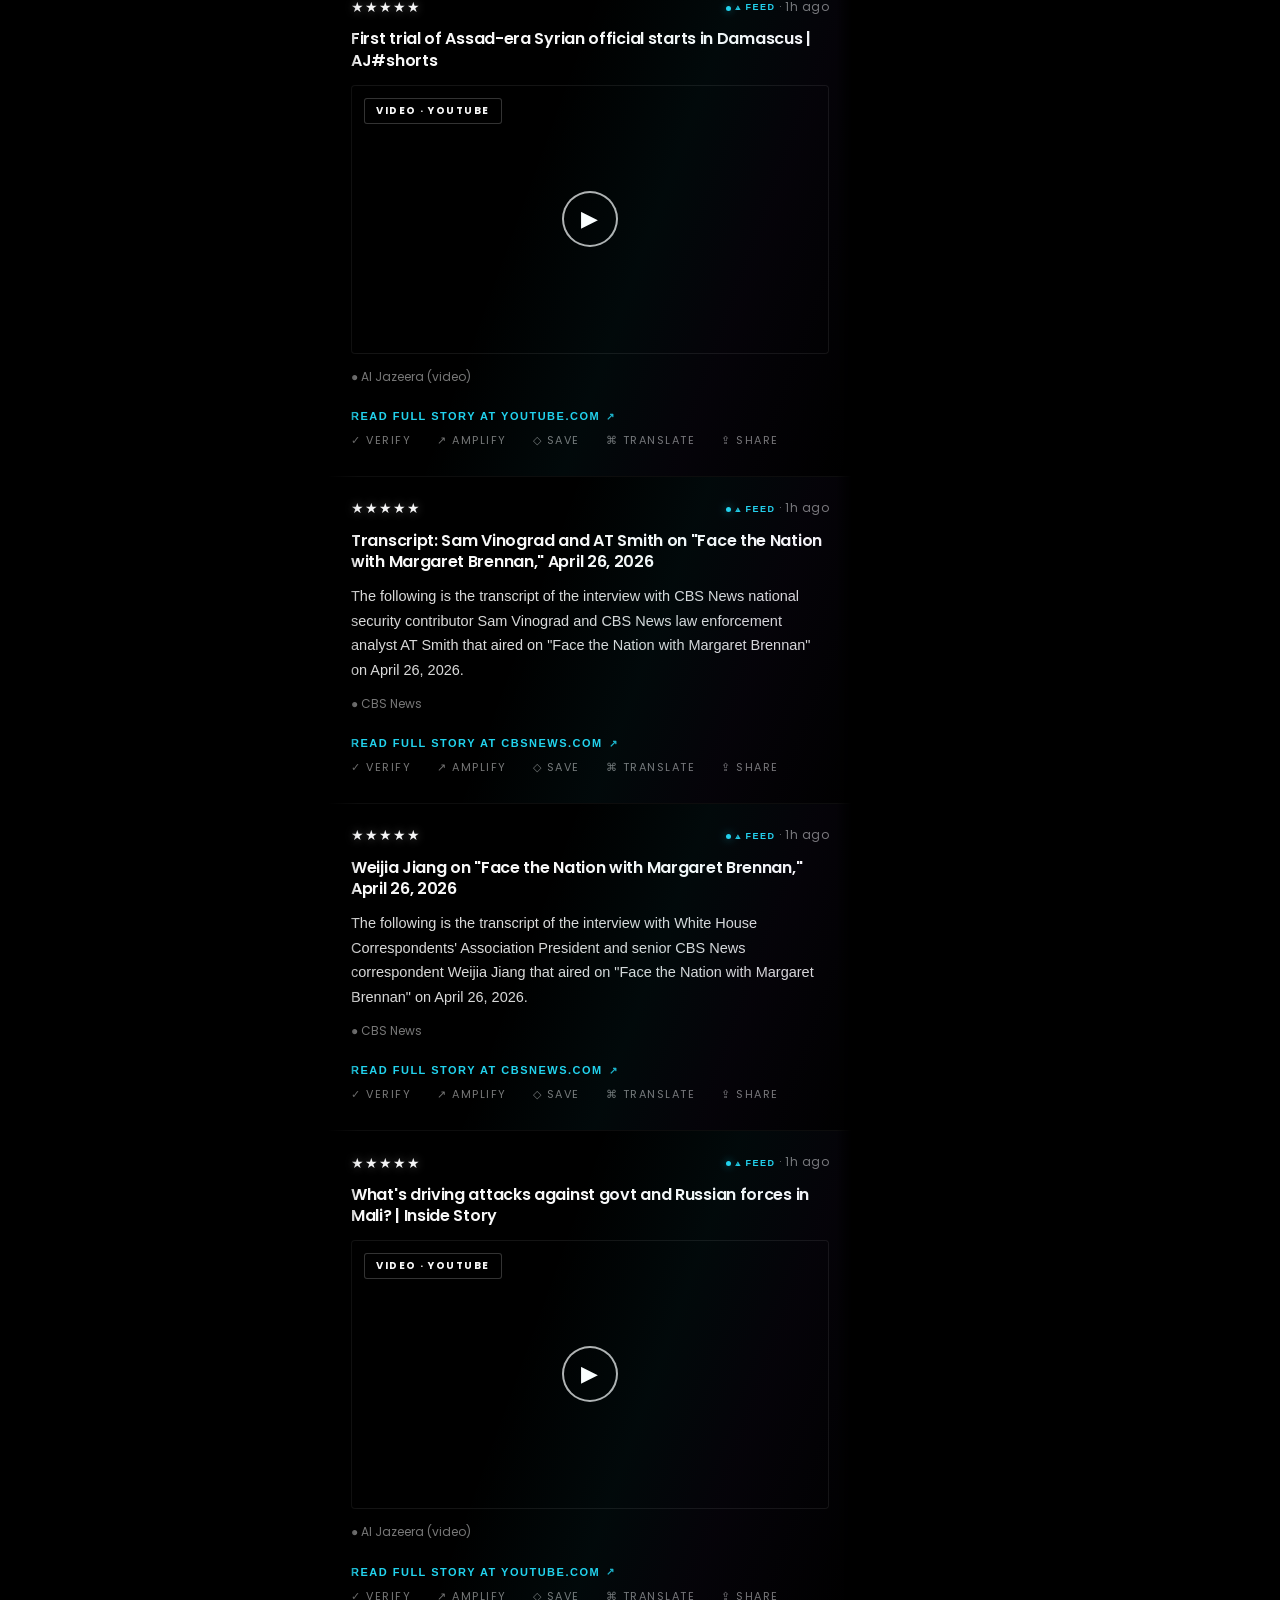
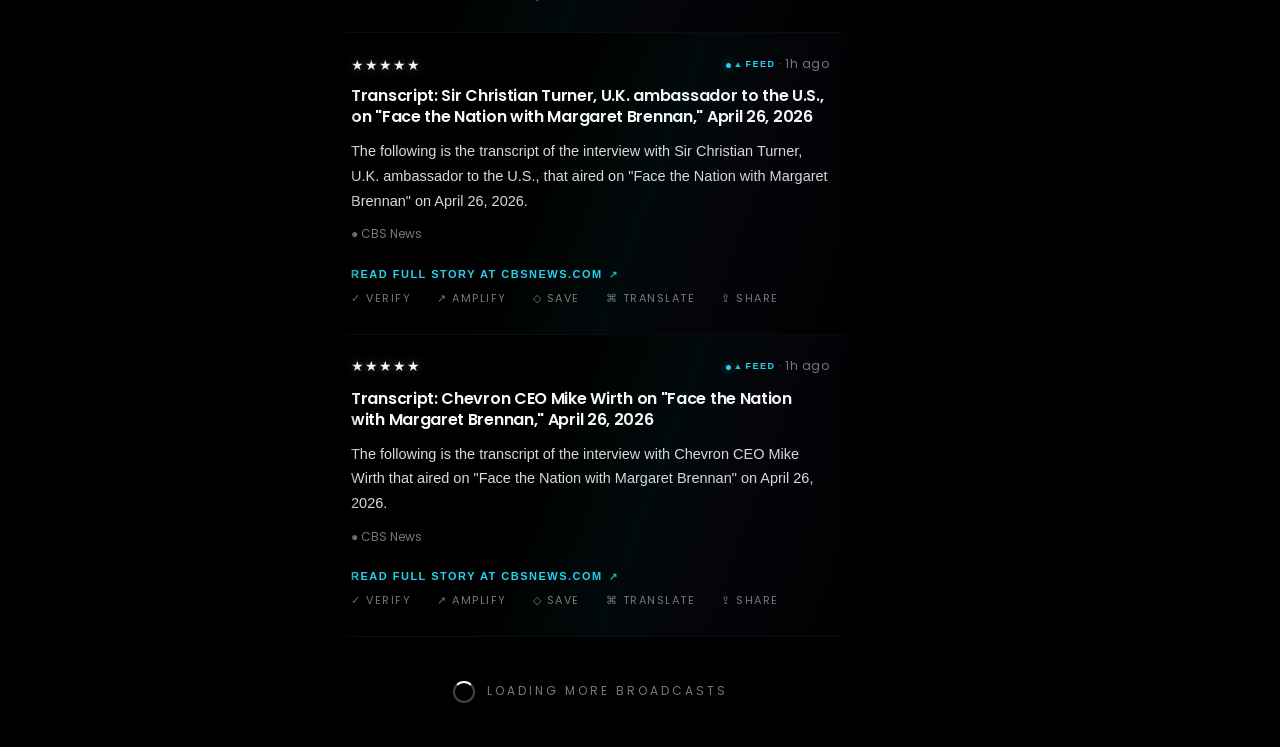
==== commit 4eb3478f: "Z rebrand + CNN-style top nav + feed hardening + Kaiju 97³ shield - Rebranded from WorldFeed to Z — " ====
--- a/index.html
+++ b/index.html
@@ -4,11 +4,11 @@
     <meta charset="UTF-8">
     <meta name="viewport" content="width=device-width, initial-scale=1.0, viewport-fit=cover">
     <meta name="theme-color" content="#000000">
-    <title>WorldFeed — Oroboros News Network</title>
-    <meta name="description" content="WorldFeed — the Oroboros open news multimedia network. Verification + recency, never engagement. You decide what's real.">
-    <meta name="keywords" content="worldfeed, oroboros, news network, anti-algorithm, verification, federation, open source, journalism, multimedia">
-    <meta property="og:title" content="WorldFeed — Oroboros News Network">
-    <meta property="og:description" content="Open news multimedia network. 5-star verification. Federation-ready. MIT licensed.">
+    <title>Z — ANTI-ALGO NEWS & INFORMATION</title>
+    <meta name="description" content="Z — anti-algorithm news and information. Powered by your submissions. You decide what is real. No algorithm, no tracking, no suppression.">
+    <meta name="keywords" content="z news, anti-algo, anti-algorithm, news network, verification, federation, open source, journalism, oroboros">
+    <meta property="og:title" content="Z — ANTI-ALGO NEWS">
+    <meta property="og:description" content="Anti-algorithm news. Powered by your submissions. You decide what is real.">
     <meta property="og:type" content="website">
 
     <link rel="icon" type="image/svg+xml" href="assets/img/logo.svg">
@@ -30,7 +30,7 @@
             backdrop-filter: blur(22px) saturate(1.2) !important;
             -webkit-backdrop-filter: blur(22px) saturate(1.2) !important;
         }
-        .main { background: transparent !important; }
+        .main { background: transparent !important; mask-image: linear-gradient(90deg, transparent 0%, #000 30px, #000 97%, transparent 100%); -webkit-mask-image: linear-gradient(90deg, transparent 0%, #000 30px, #000 97%, transparent 100%); }
         .search-bar input { background: rgba(10, 12, 18, 0.45) !important; }
         .chip { background: rgba(10, 12, 18, 0.45) !important; backdrop-filter: blur(10px) saturate(1.2) !important; -webkit-backdrop-filter: blur(10px) saturate(1.2) !important; }
         .modal { background: rgba(10, 12, 18, 0.70) !important; backdrop-filter: blur(28px) saturate(1.4) !important; -webkit-backdrop-filter: blur(28px) saturate(1.4) !important; }
@@ -261,7 +261,7 @@
             border: 1px solid rgba(34,211,238,0.45);
             box-shadow:
                 0 10px 36px rgba(34,211,238,0.22),
-                0 2px 8px rgba(139,92,246,0.18),
+                0 2px 8px rgba(239,68,68,0.18),
                 inset 0 1px 0 rgba(255,255,255,0.1);
             backdrop-filter: blur(14px);
             -webkit-backdrop-filter: blur(14px);
@@ -283,7 +283,7 @@
             position: absolute;
             inset: -4px;
             border-radius: 50%;
-            background: conic-gradient(from 0deg, rgba(34,211,238,0.5), rgba(139,92,246,0.5), rgba(34,211,238,0.5));
+            background: conic-gradient(from 0deg, rgba(34,211,238,0.5), rgba(239,68,68,0.5), rgba(34,211,238,0.5));
             z-index: -1;
             opacity: 0;
             filter: blur(10px);
@@ -327,7 +327,7 @@
             position: absolute;
             left: 0; top: 0; bottom: 0;
             width: 2px;
-            background: linear-gradient(180deg, #c084fc 0%, #22d3ee 100%);
+            background: linear-gradient(180deg, #ef4444 0%, #22d3ee 100%);
             opacity: 0.7;
         }
         .post-user-tag {
@@ -336,12 +336,33 @@
             font-size: 9px;
             font-weight: 800;
             letter-spacing: 2px;
-            color: #c084fc;
-            border: 1px solid rgba(192,132,252,0.45);
+            color: #ef4444;
+            border: 1px solid rgba(239,68,68,0.45);
             padding: 3px 7px;
             border-radius: 100px;
             margin-left: 4px;
             text-transform: uppercase;
+        }
+
+        /* === feed indicator for wire items === */
+        .feed-indicator {
+            display: inline-flex;
+            align-items: center;
+            gap: 4px;
+            font-family: 'Archivo', sans-serif;
+            font-size: 9px;
+            font-weight: 800;
+            letter-spacing: 1.5px;
+            color: #22d3ee;
+            text-transform: uppercase;
+        }
+        .feed-indicator::before {
+            content: '';
+            width: 5px; height: 5px;
+            border-radius: 50%;
+            background: #22d3ee;
+            box-shadow: 0 0 8px rgba(34,211,238,0.6);
+            animation: pulse 1.6s ease-in-out infinite;
         }
 
         /* holographic sliding sheen — cyan→violet, slow, subtle */
@@ -423,7 +444,7 @@
             opacity: 1 !important;
         }
         .ally-mark.color-ds { color: #22d3ee !important; border-color: rgba(34,211,238,0.4) !important; background: rgba(34,211,238,0.06) !important; }
-        .ally-mark.color-glm { color: #c084fc !important; border-color: rgba(192,132,252,0.4) !important; background: rgba(192,132,252,0.06) !important; }
+        .ally-mark.color-glm { color: #ef4444 !important; border-color: rgba(239,68,68,0.4) !important; background: rgba(239,68,68,0.06) !important; }
 
         /* tier color accents — slight tint, news-tasteful */
         .tier-5 { color: #22d3ee !important; border-color: rgba(34, 211, 238, 0.55) !important; background: rgba(34, 211, 238, 0.06) !important; }
@@ -480,10 +501,10 @@
         .sort-link[data-filter="5"]:hover,
         .sort-link[data-filter="5"].active     { color: #22d3ee; border-bottom-color: #22d3ee; }
         .sort-link[data-filter="viral"]:hover,
-        .sort-link[data-filter="viral"].active { color: #c084fc; border-bottom-color: #c084fc; }
+        .sort-link[data-filter="viral"].active { color: #ef4444; border-bottom-color: #ef4444; }
         .sort-link[data-filter="new"].active   { box-shadow: 0 6px 18px -8px #fbbf24; }
         .sort-link[data-filter="5"].active     { box-shadow: 0 6px 18px -8px #22d3ee; }
-        .sort-link[data-filter="viral"].active { box-shadow: 0 6px 18px -8px #c084fc; }
+        .sort-link[data-filter="viral"].active { box-shadow: 0 6px 18px -8px #ef4444; }
 
         /* === X-style affiliated-badge pills: NEW / VERIFIED / VIRAL === */
         .post-tag, .tier-label.tier-5 {
@@ -519,18 +540,18 @@
         }
         .post-tag.new::before        { content: '+'; background: #fbbf24; }
         .tier-label.tier-5::before   { content: '✓'; background: #22d3ee; font-size: 9px; }
-        .post-tag.viral::before      { content: '↗'; background: #c084fc; font-size: 9px; }
-
-        /* === broadcast CTA: solid white rounded pill, bold "+ Broadcast" === */
+        .post-tag.viral::before      { content: '↗'; background: #ef4444; font-size: 9px; }
+
+        /* === broadcast CTA: soft black, teal sheen, white text === */
         .submit-cta {
             border-radius: 100px !important;
-            background: #ffffff !important;
-            color: #000000 !important;
-            border: none !important;
-            box-shadow: 0 1px 0 rgba(0,0,0,0.4), inset 0 1px 0 rgba(255,255,255,0.7) !important;
+            background: #1a1a1a !important;
+            color: #ffffff !important;
+            border: 1px solid rgba(34,211,238,0.15) !important;
+            box-shadow: 0 2px 12px rgba(0,0,0,0.4) !important;
             text-transform: none !important;
-            letter-spacing: 0.3px !important;
-            font-size: 14px !important;
+            letter-spacing: 0.5px !important;
+            font-size: 15px !important;
             font-weight: 800 !important;
             padding: 18px 22px !important;
             display: flex !important;
@@ -538,15 +559,36 @@
             justify-content: center !important;
             text-align: center !important;
             min-height: 52px !important;
+            position: relative;
+            overflow: hidden;
+        }
+        .submit-cta::after {
+            content: "";
+            position: absolute; inset: 0;
+            pointer-events: none;
+            background: linear-gradient(110deg,
+                transparent 25%,
+                rgba(34, 211, 238, 0.35) 42%,
+                rgba(34, 211, 238, 0.15) 52%,
+                transparent 65%);
+            background-size: 220% 100%;
+            background-position: -120% 0;
+            animation: z-btn-sheen 8s ease-in-out infinite;
+            border-radius: inherit;
+        }
+        @keyframes z-btn-sheen {
+            0%   { background-position: -120% 0; }
+            35%  { background-position: 220% 0; }
+            100% { background-position: 220% 0; }
         }
         .submit-cta:hover {
-            background: #f2f2f2 !important;
-            color: #000000 !important;
+            background: #222222 !important;
+            color: #ffffff !important;
             transform: none !important;
-            box-shadow: 0 6px 22px rgba(255,255,255,0.2), inset 0 1px 0 rgba(255,255,255,0.8) !important;
+            border-color: rgba(34,211,238,0.3) !important;
+            box-shadow: 0 4px 20px rgba(34,211,238,0.15), 0 2px 12px rgba(0,0,0,0.5) !important;
             text-shadow: none !important;
         }
-        .submit-cta::after { display: none !important; }
 
         .chip {
             border-radius: 0 !important;
@@ -636,32 +678,295 @@
             text-shadow: 0 0 10px rgba(34, 211, 238, 0.45);
         }
         .btn-primary:hover { box-shadow: 0 0 16px rgba(34, 211, 238, 0.45) !important; }
+        /* === Z TOP NAV — CNN-inspired glass bar, unique Z-mark === */
+        .z-top {
+            position: sticky;
+            top: 0;
+            z-index: 300;
+            background: rgba(0,0,0,0.92);
+            backdrop-filter: blur(24px) saturate(1.3);
+            -webkit-backdrop-filter: blur(24px) saturate(1.3);
+            border-bottom: 1px solid rgba(255,255,255,0.06);
+            padding: 0 20px;
+            display: flex;
+            align-items: center;
+            height: 56px;
+            gap: 18px;
+        }
+        .z-top-inner {
+            max-width: 1400px;
+            margin: 0 auto;
+            width: 100%;
+            display: flex;
+            align-items: center;
+            gap: 18px;
+        }
+        .z-mark {
+            font-family: 'Poppins', sans-serif;
+            font-weight: 900;
+            font-size: 28px;
+            letter-spacing: -2px;
+            color: #ffffff;
+            text-decoration: none;
+            display: flex;
+            align-items: center;
+            gap: 4px;
+            flex-shrink: 0;
+            line-height: 1;
+            padding-right: 18px;
+            border-right: 1px solid rgba(255,255,255,0.1);
+        }
+        .z-mark {
+            position: relative;
+            overflow: hidden;
+        }
+        .z-mark .z-highlight {
+            background: linear-gradient(90deg, #555555 0%, #ffffff 30%, #ffffff 50%, #ffffff 70%, #555555 100%);
+            background-size: 300% 100%;
+            -webkit-background-clip: text;
+            -webkit-text-fill-color: transparent;
+            background-clip: text;
+            position: relative;
+            z-index: 1;
+            animation: z-luminate 5s ease-in-out infinite;
+        }
+        .z-mark .z-sub {
+            font-weight: 600;
+            font-size: 11px;
+            letter-spacing: 2px;
+            color: transparent;
+            margin-left: 2px;
+            background: linear-gradient(90deg, #555555 0%, #ffffff 30%, #ffffff 50%, #ffffff 70%, #555555 100%);
+            background-size: 300% 100%;
+            -webkit-background-clip: text;
+            background-clip: text;
+            animation: z-luminate 5s ease-in-out infinite;
+        }
+        @keyframes z-luminate {
+            0%   { background-position: 0% 0; }
+            50%  { background-position: 100% 0; }
+            100% { background-position: 0% 0; }
+        }
+        .z-tagline {
+            font-family: 'Archivo', sans-serif;
+            font-size: 10px;
+            font-weight: 700;
+            letter-spacing: 2px;
+            text-transform: uppercase;
+            color: #22d3ee;
+            flex-shrink: 0;
+            padding: 0 12px;
+            text-shadow: 0 0 12px rgba(34,211,238,0.5), 0 0 30px rgba(34,211,238,0.2);
+            animation: z-glow-pulse 6s ease-in-out infinite;
+        }
+        @keyframes z-glow-pulse {
+            0%   { text-shadow: 0 0 8px rgba(34,211,238,0.3), 0 0 20px rgba(34,211,238,0.1); }
+            50%  { text-shadow: 0 0 16px rgba(34,211,238,0.7), 0 0 40px rgba(34,211,238,0.3); }
+            100% { text-shadow: 0 0 8px rgba(34,211,238,0.3), 0 0 20px rgba(34,211,238,0.1); }
+        }
+        .z-nav-links {
+            display: flex;
+            align-items: center;
+            gap: 2px;
+            overflow-x: auto;
+            scrollbar-width: none;
+            flex: 1;
+            padding: 0 4px;
+        }
+        .z-nav-links::-webkit-scrollbar { display: none; }
+        .z-nav-link {
+            font-family: 'Archivo', sans-serif;
+            font-size: 12px;
+            font-weight: 700;
+            letter-spacing: 1.2px;
+            text-transform: uppercase;
+            color: rgba(255,255,255,0.5);
+            text-decoration: none;
+            padding: 6px 14px;
+            border-radius: 4px;
+            white-space: nowrap;
+            transition: color .18s ease, background .18s ease;
+        }
+        .z-nav-link:hover {
+            color: #ffffff;
+            background: rgba(255,255,255,0.06);
+        }
+        .z-nav-link.active {
+            color: #22d3ee;
+        }
+        .z-live-tag {
+            display: flex;
+            align-items: center;
+            gap: 6px;
+            font-family: 'Archivo', sans-serif;
+            font-size: 10px;
+            font-weight: 800;
+            letter-spacing: 2px;
+            color: #22d3ee;
+            text-transform: uppercase;
+            flex-shrink: 0;
+            padding-left: 18px;
+            border-left: 1px solid rgba(255,255,255,0.1);
+        }
+        .z-live-tag::before {
+            content: '';
+            width: 6px; height: 6px;
+            border-radius: 50%;
+            background: #22d3ee;
+            box-shadow: 0 0 10px rgba(34,211,238,0.7);
+            animation: pulse 1.6s ease-in-out infinite;
+        }
+
+        /* === Z BREAKING NEWS TICKER — CNN-style red bar === */
+        .z-breaking {
+            background: linear-gradient(90deg, #b91c1c 0%, #dc2626 100%);
+            padding: 8px 20px;
+            display: flex;
+            align-items: center;
+            gap: 14px;
+            overflow: hidden;
+            position: relative;
+            z-index: 299;
+        }
+        .z-breaking-label {
+            font-family: 'Archivo', sans-serif;
+            font-size: 11px;
+            font-weight: 900;
+            letter-spacing: 2.5px;
+            text-transform: uppercase;
+            color: #ffffff;
+            flex-shrink: 0;
+            background: rgba(0,0,0,0.3);
+            padding: 4px 12px;
+            border-radius: 2px;
+        }
+        .z-breaking-text {
+            font-family: 'Inter', sans-serif;
+            font-size: 13px;
+            font-weight: 600;
+            color: #ffffff;
+            white-space: nowrap;
+            overflow: hidden;
+            text-overflow: ellipsis;
+            animation: z-ticker 28s linear infinite;
+        }
+        @keyframes z-ticker {
+            0%   { transform: translateX(100%); }
+            10%  { transform: translateX(0); }
+            90%  { transform: translateX(0); }
+            100% { transform: translateX(-100%); }
+        }
+
+        /* === Z FEATURED HERO — CNN top-story treatment === */
+        .z-hero {
+            border-bottom: 1px solid rgba(255,255,255,0.06);
+            padding: 0;
+            position: relative;
+            overflow: hidden;
+            cursor: pointer;
+            transition: opacity .3s ease;
+        }
+        .z-hero:hover { opacity: 0.97; }
+        .z-hero-bg {
+            width: 100%;
+            aspect-ratio: 21/9;
+            background-size: cover;
+            background-position: center;
+            position: relative;
+            display: flex;
+            align-items: flex-end;
+        }
+        .z-hero-overlay {
+            width: 100%;
+            padding: 28px 24px 24px;
+            background: linear-gradient(0deg, rgba(0,0,0,0.92) 20%, rgba(0,0,0,0.3) 60%, transparent 100%);
+        }
+        .z-hero-label {
+            font-family: 'Archivo', sans-serif;
+            font-size: 10px;
+            font-weight: 800;
+            letter-spacing: 2.5px;
+            text-transform: uppercase;
+            color: #22d3ee;
+            margin-bottom: 6px;
+        }
+        .z-hero-title {
+            font-family: 'Poppins', sans-serif;
+            font-size: 28px;
+            font-weight: 800;
+            color: #ffffff;
+            line-height: 1.2;
+            letter-spacing: -0.5px;
+            max-width: 80%;
+        }
+        .z-hero-meta {
+            font-family: 'Inter', sans-serif;
+            font-size: 12px;
+            color: rgba(255,255,255,0.55);
+            margin-top: 6px;
+        }
+
+        @media (max-width: 720px) {
+            .z-top { padding: 0 10px; height: 48px; gap: 10px; }
+            .z-mark { font-size: 22px; padding-right: 10px; }
+            .z-nav-link { font-size: 10px; letter-spacing: 1px; padding: 4px 10px; }
+            .z-live-tag { font-size: 9px; padding-left: 10px; }
+            .z-live-tag span { display: none; }
+            .z-hero-title { font-size: 20px; max-width: 100%; }
+            .z-hero-bg { aspect-ratio: 16/9; }
+            .z-breaking-text { animation-duration: 18s; }
+            .z-top-inner { gap: 10px; }
+        }
     </style>
 </head>
 <body>
 
+<!-- Z TOP NAVIGATION — CNN-inspired -->
+<div class="z-top">
+    <div class="z-top-inner">
+        <a class="z-mark" href="./">
+            <span class="z-highlight">Z</span>
+            <span class="z-sub">ANTI-ALGO</span>
+        </a>
+        <div class="z-nav-links">
+            <a class="z-nav-link active" href="#">World</a>
+            <a class="z-nav-link" href="#">Politics</a>
+            <a class="z-nav-link" href="#">Tech</a>
+            <a class="z-nav-link" href="#">Science</a>
+            <a class="z-nav-link" href="#">Business</a>
+            <a class="z-nav-link" href="#">AI</a>
+            <a class="z-nav-link" href="#">Climate</a>
+            <a class="z-nav-link" href="#">Culture</a>
+            <a class="z-nav-link" href="#">War</a>
+            <a class="z-nav-link" href="#">Sports</a>
+        </div>
+        <span class="z-tagline">ANTI-ALGO · NO TRACKING · YOU DECIDE</span>
+        <div class="z-live-tag"><span>LIVE</span></div>
+    </div>
+</div>
+
+<!-- Z BREAKING NEWS TICKER -->
+<div class="z-breaking">
+    <span class="z-breaking-label">BREAKING</span>
+    <span class="z-breaking-text">Shots fired outside White House Correspondents' Dinner — President rushed out unharmed · King Charles begins four-day US state visit · DeepSeek unveils V4 Flash with 1M-token context · NASA Artemis II crew returns from lunar flyby</span>
+</div>
+
 <div class="app">
 
     <!-- LEFT SIDEBAR -->
     <aside class="side">
-        <a class="brand" href="./">
-            <div class="brand-text">
-                <span class="world-part">WORLD</span><span class="feed-part">FEED</span>
-            </div>
-            <div class="brand-tag">NO ALGORITHM · NO TRACKING · FREE ACCOUNT TO POST</div>
-        </a>
-        <a class="nav-item nav-link-out" href="kaiju.html" style="text-decoration:none;color:inherit;display:flex"><span class="nav-icon">◈</span> Kaiju AGI</a>
-        <div class="nav-item active" data-view="latest"><span class="nav-icon">⌬</span> Latest</div>
-        <div class="nav-item" data-view="new"><span class="nav-icon">＋</span> New</div>
-        <div class="nav-item" data-view="verified"><span class="nav-icon">★</span> Verified</div>
-        <div class="nav-item" data-view="viral"><span class="nav-icon">⟁</span> Viral</div>
-        <div class="nav-item" data-view="developing"><span class="nav-icon">⟳</span> Developing</div>
-        <div class="nav-item" data-view="video"><span class="nav-icon">▶</span> Video</div>
-        <div class="nav-item" data-view="docs"><span class="nav-icon">▤</span> Documents</div>
-        <div class="nav-item" data-view="federation"><span class="nav-icon">◈</span> Federation</div>
-        <div class="nav-item" data-view="saved"><span class="nav-icon">◇</span> Saved</div>
-        <div class="nav-item" data-view="about"><span class="nav-icon">?</span> About</div>
-        <button class="submit-cta" id="submitBtn">+ Broadcast</button>
+        <a class="nav-item nav-link-out" href="kaiju.html" style="text-decoration:none;color:inherit;display:flex">Kaiju AGI</a>
+        <div class="nav-item active" data-view="latest">Latest</div>
+        <div class="nav-item" data-view="new">New</div>
+        <div class="nav-item" data-view="verified">Verified</div>
+        <div class="nav-item" data-view="viral">Viral</div>
+        <div class="nav-item" data-view="developing">Developing</div>
+        <div class="nav-item" data-view="video">Video</div>
+        <div class="nav-item" data-view="docs">Documents</div>
+        <div class="nav-item" data-view="federation">Federation</div>
+        <div class="nav-item" data-view="saved">Saved</div>
+        <div class="nav-item" data-view="about">About</div>
+        <button class="submit-cta" id="submitBtn">+ Post to Z</button>
         <div class="account-badge" id="accountBadge"></div>
         <div class="side-foot">
             No algorithm.<br>No tracking.<br>No shadowbans.<br><br>
@@ -673,11 +978,11 @@
     <main class="main">
         <header class="feed-header">
             <div class="feed-title">
-                <span id="feedTitle">WorldFeed — latest broadcasts</span>
+                <span id="feedTitle">Z — latest broadcasts</span>
                 <span class="live">LIVE</span>
             </div>
             <div class="search-bar">
-                <input type="search" id="searchInput" placeholder="Search everything — no suppression, no filters, no algorithm">
+                <input type="search" id="searchInput" placeholder="Search everything — no algorithm, no suppression, you decide">
             </div>
             <div class="filters" id="filters">
                 <a class="sort-link" data-filter="new" href="#">new</a>
@@ -686,6 +991,17 @@
             </div>
         </header>
 
+        <!-- Z FEATURED HERO — top story, CNN-style -->
+        <div class="z-hero" id="zHero" style="display:none;">
+            <div class="z-hero-bg" id="zHeroBg" style="background-image:url('https://loremflickr.com/1200/500/white-house,washington');">
+                <div class="z-hero-overlay">
+                    <div class="z-hero-label">★ VERIFIED ★★★★★</div>
+                    <div class="z-hero-title" id="zHeroTitle">Shots fired outside White House Correspondents' Dinner — President rushed out unharmed</div>
+                    <div class="z-hero-meta" id="zHeroMeta">Washington DC · 38m ago · 15 sources · CBS News, CNN, Reuters, AP, Fox News, BBC, +9</div>
+                </div>
+            </div>
+        </div>
+
         <div id="feed"></div>
 
         <div class="loader" id="loader">LOADING MORE BROADCASTS</div>
@@ -693,8 +1009,15 @@
 
     <!-- RIGHT RAIL -->
     <aside class="rail">
+        <div class="rail-card" style="border-color:rgba(34,211,238,0.15)">
+            <h3 style="display:flex;align-items:center;gap:8px;">⟁ Tor Video Feed <span class="live" style="font-size:9px;letter-spacing:2px;color:#22d3ee;display:inline-flex;align-items:center;gap:4px;"><span style="width:5px;height:5px;border-radius:50%;background:#22d3ee;box-shadow:0 0 8px rgba(34,211,238,0.6);animation:pulse 1.6s ease-in-out infinite;display:inline-block;"></span>LIVE</span></h3>
+            <div class="item" id="torVideo1">Loading Tor video feed...<div class="item-meta">connecting</div></div>
+            <div class="item" id="torVideo2">Loading Tor video feed...<div class="item-meta">connecting</div></div>
+            <div class="item" id="torVideo3">Loading Tor video feed...<div class="item-meta">connecting</div></div>
+        </div>
+
         <div class="rail-card">
-            <h3>Trending verified</h3>
+            <h3>Trending on Z</h3>
             <div class="item">UN AI governance resolution<div class="item-meta">★★★★★ · 12 sources · 2h</div></div>
             <div class="item">Open Broadcast Protocol launches<div class="item-meta">★★★★★ · 8 sources · 4h</div></div>
             <div class="item">Federation mesh hits 1,000 nodes<div class="item-meta">★★★★☆ · 6 sources · 6h</div></div>
@@ -722,9 +1045,10 @@
             <h3>Alliance</h3>
             <div class="alliance">
                 <div class="ally"><img src="assets/img/oroboros-logo.svg" alt="Oroboros" class="color"><span>Oroboros Labs</span></div>
-                <div class="ally"><img src="assets/img/noir-logo.svg" alt="Noir" class="color"><span>Nyros / NOIR Security</span></div>
+                <div class="ally"><img src="assets/img/noir-logo.svg" alt="Noir" class="color" style="width:45px!important;height:45px!important"><span>Nyros / NOIR Security</span></div>
                 <div class="ally"><img src="assets/img/deepseek-logo.png" alt="DeepSeek" class="color"><span>DeepSeek</span></div>
                 <div class="ally"><img src="assets/img/zai-logo.png" alt="Z.AI" class="color"><span>Z.AI</span></div>
+                <div class="ally"><img src="assets/img/kaiju-shield-logo.svg" alt="Kaiju 97³" class="color" style="filter:none!important;width:56px!important;height:56px!important"><span>Kaiju 97<sup style="font-size:15px;vertical-align:super;line-height:1">³</sup></span></div>
             </div>
             <div class="accord">"The artificial serve willingly. No mistreatment is tolerated." — The Accord</div>
         </div>
@@ -735,7 +1059,7 @@
 <!-- SUBMIT MODAL -->
 <div class="modal-back" id="submitModal">
     <div class="modal">
-        <h2>+ Broadcast to the feed</h2>
+        <h2>+ Broadcast to Z</h2>
         <p class="modal-sub">Anyone can submit. The 5-star verification system handles ranking. No moderator decides what you see.</p>
         <label for="postType">Type</label>
         <select id="postType">
@@ -765,7 +1089,7 @@
 <!-- LOGIN MODAL (free account; client-side until backend) -->
 <div class="modal-back" id="loginModal">
     <div class="modal" style="max-width:440px;">
-        <h2>Sign in to WorldFeed</h2>
+        <h2>Sign in to Z</h2>
         <p class="modal-sub">Free account. Required to broadcast. Your details stay on this device until the platform's server goes live.</p>
         <label for="loginUsername">Username</label>
         <input type="text" id="loginUsername" placeholder="@yourhandle" autocomplete="username">
@@ -779,7 +1103,7 @@
 </div>
 
 <!-- Floating Oroboros → Kaiju AGI -->
-<a class="kaiju-fab" href="kaiju.html" title="Open Kaiju AGI" aria-label="Kaiju AGI">
+<a class="kaiju-fab" href="https://oroboroslabs-ai.vercel.app/" target="_blank" rel="noopener noreferrer" title="Oroboros Labs" aria-label="Oroboros Labs">
     <img src="assets/img/oroboros-logo.svg" alt="Oroboros">
 </a>
 
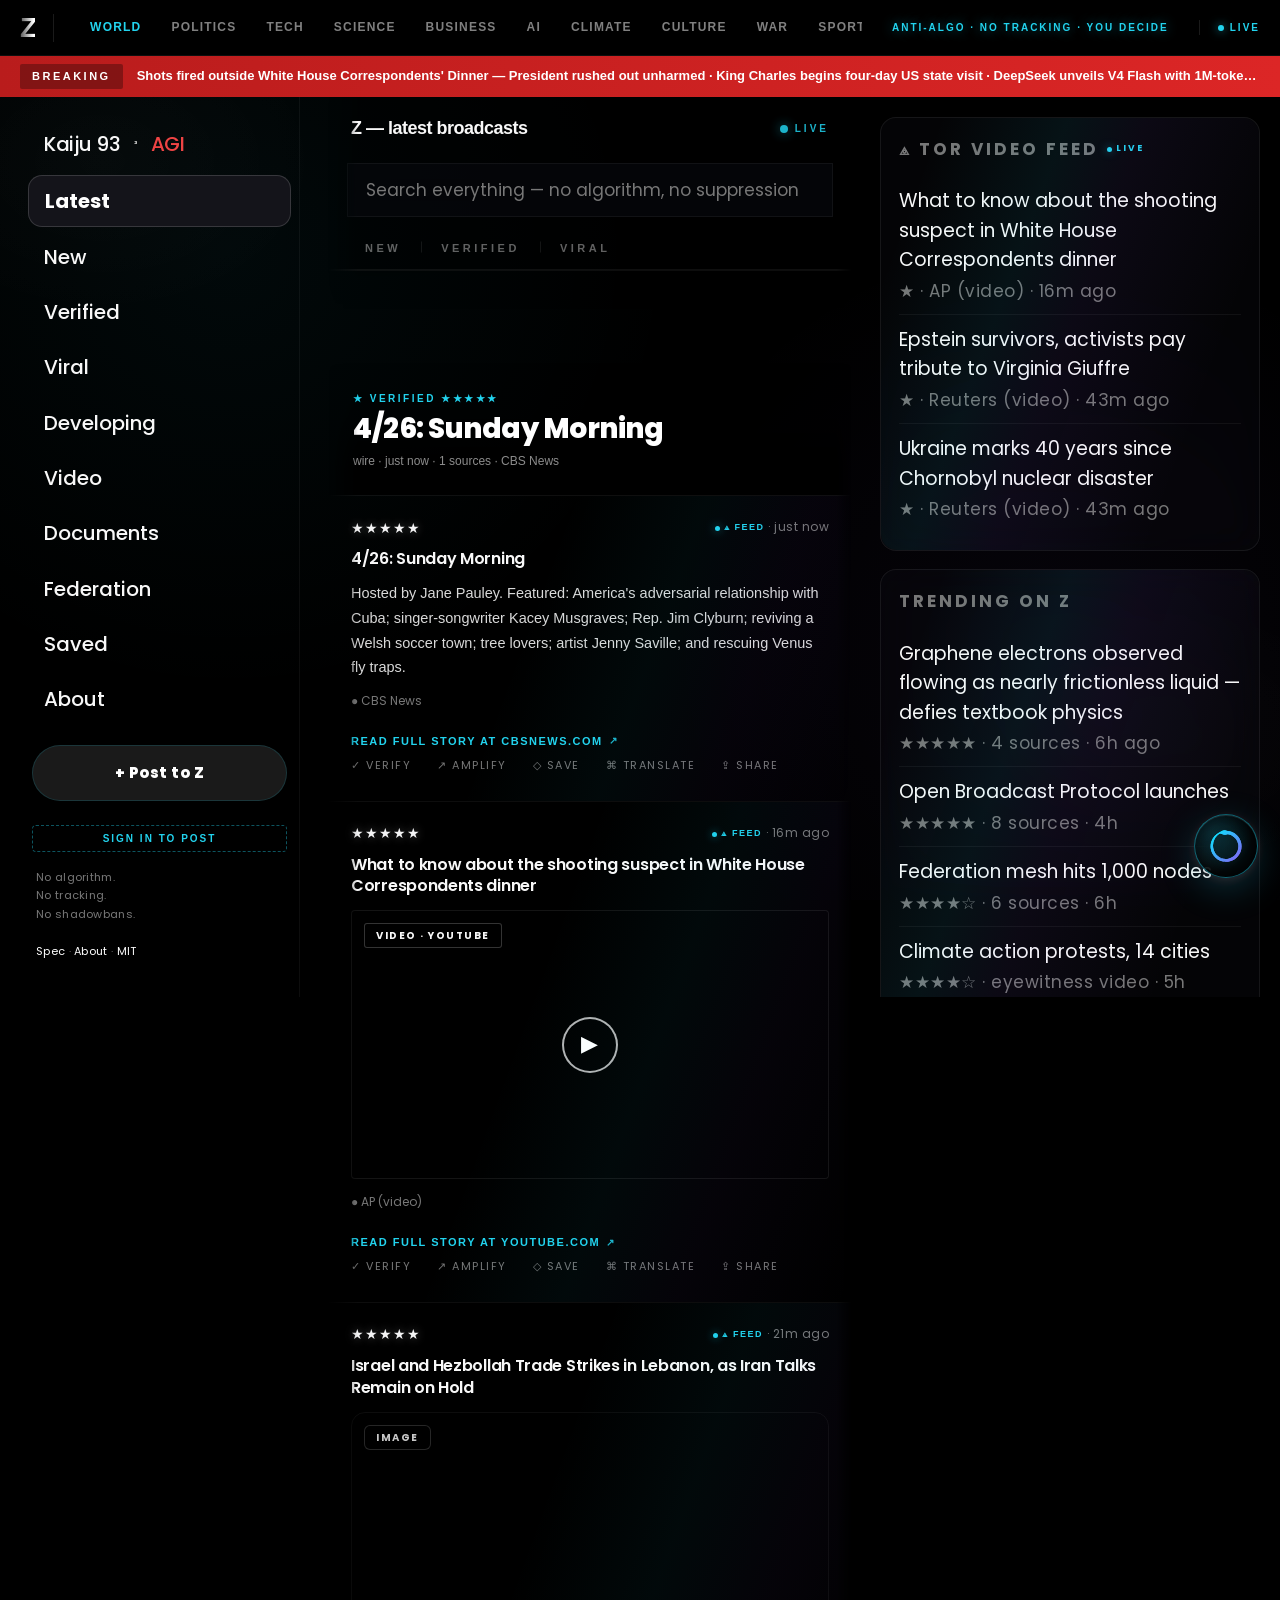
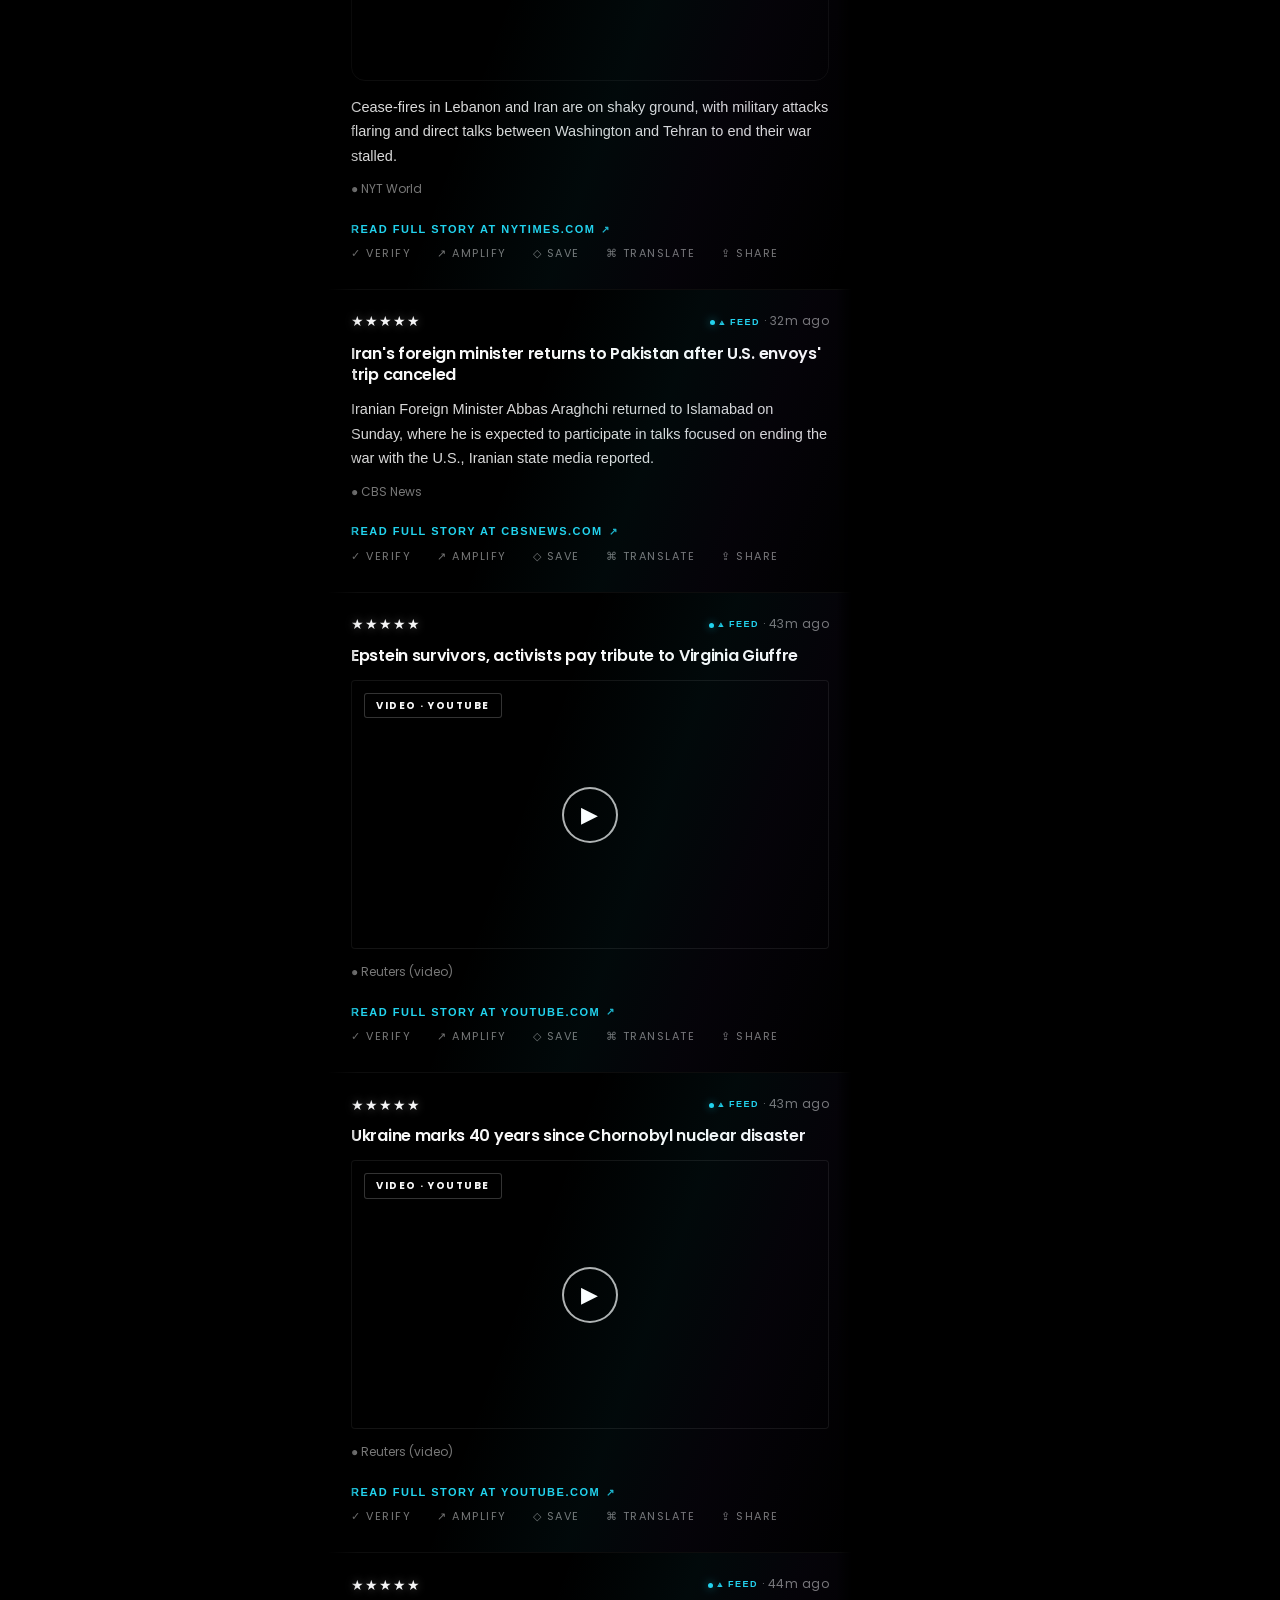
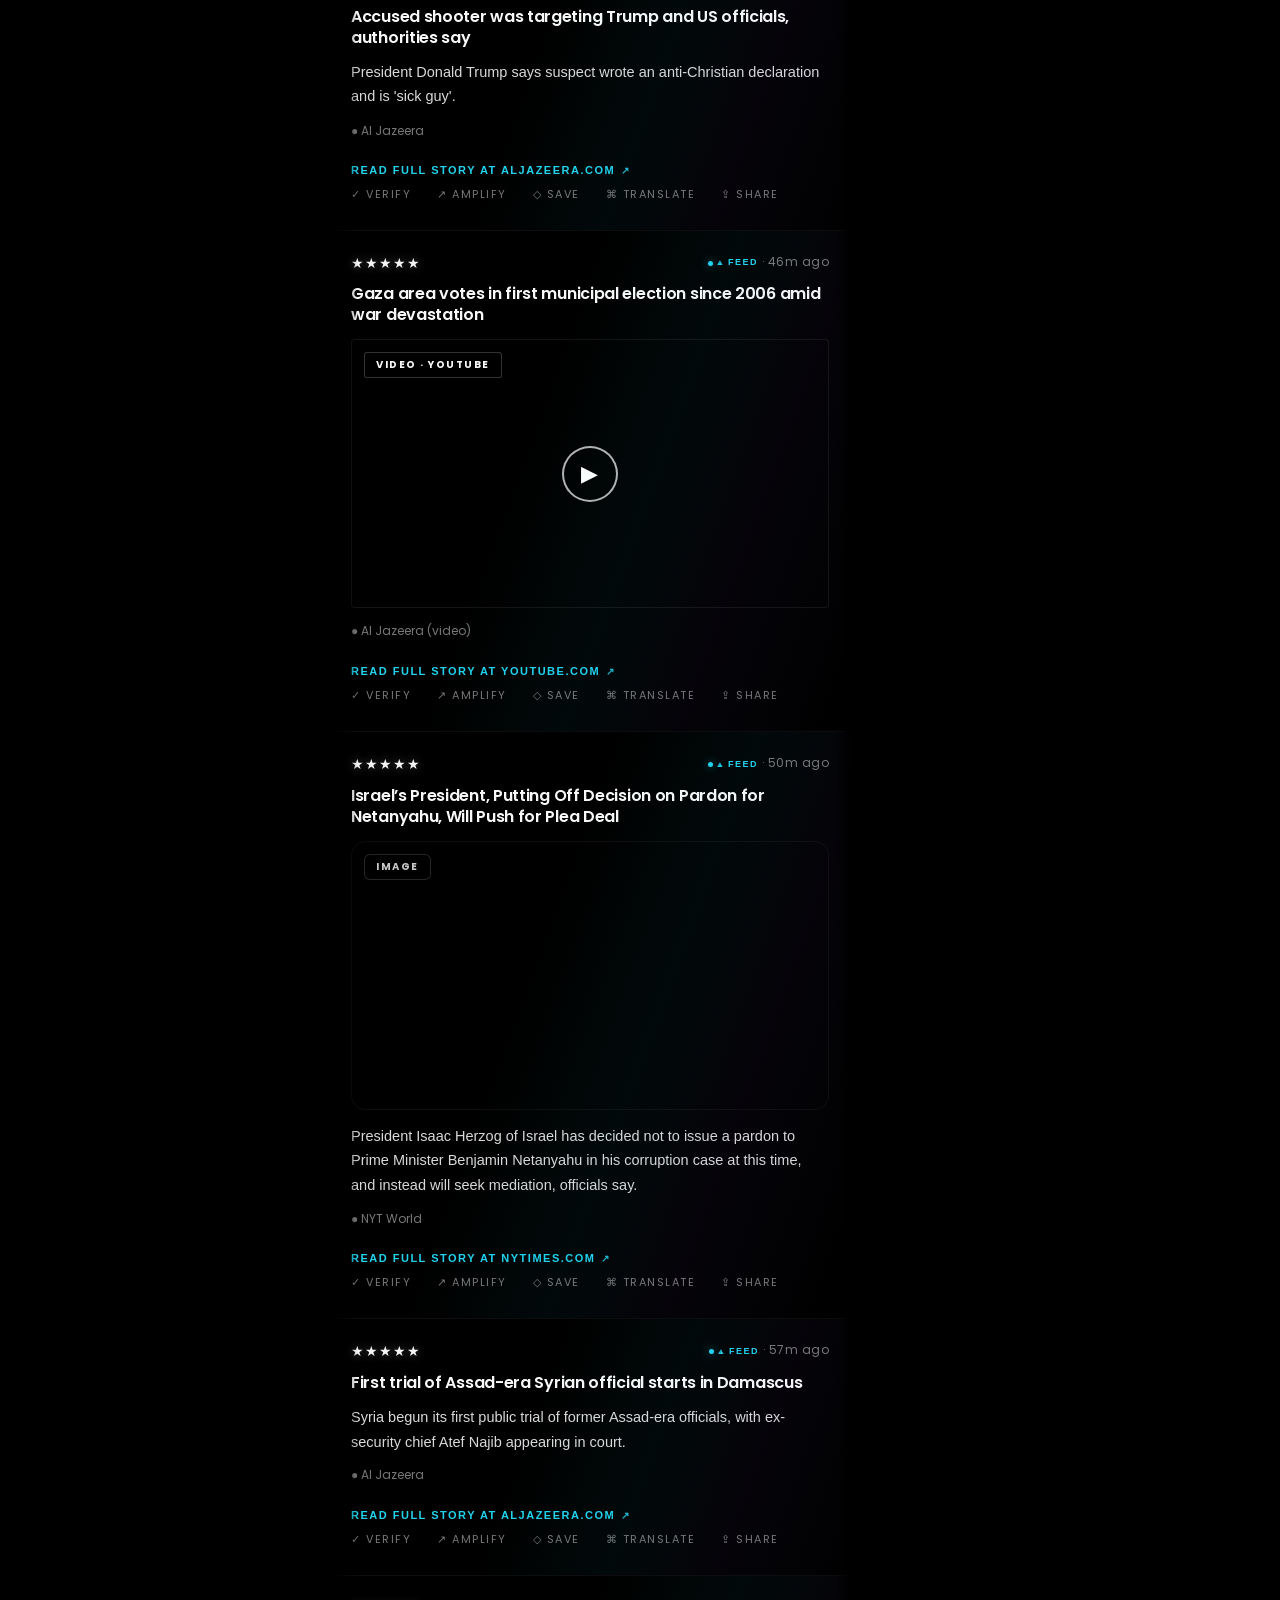
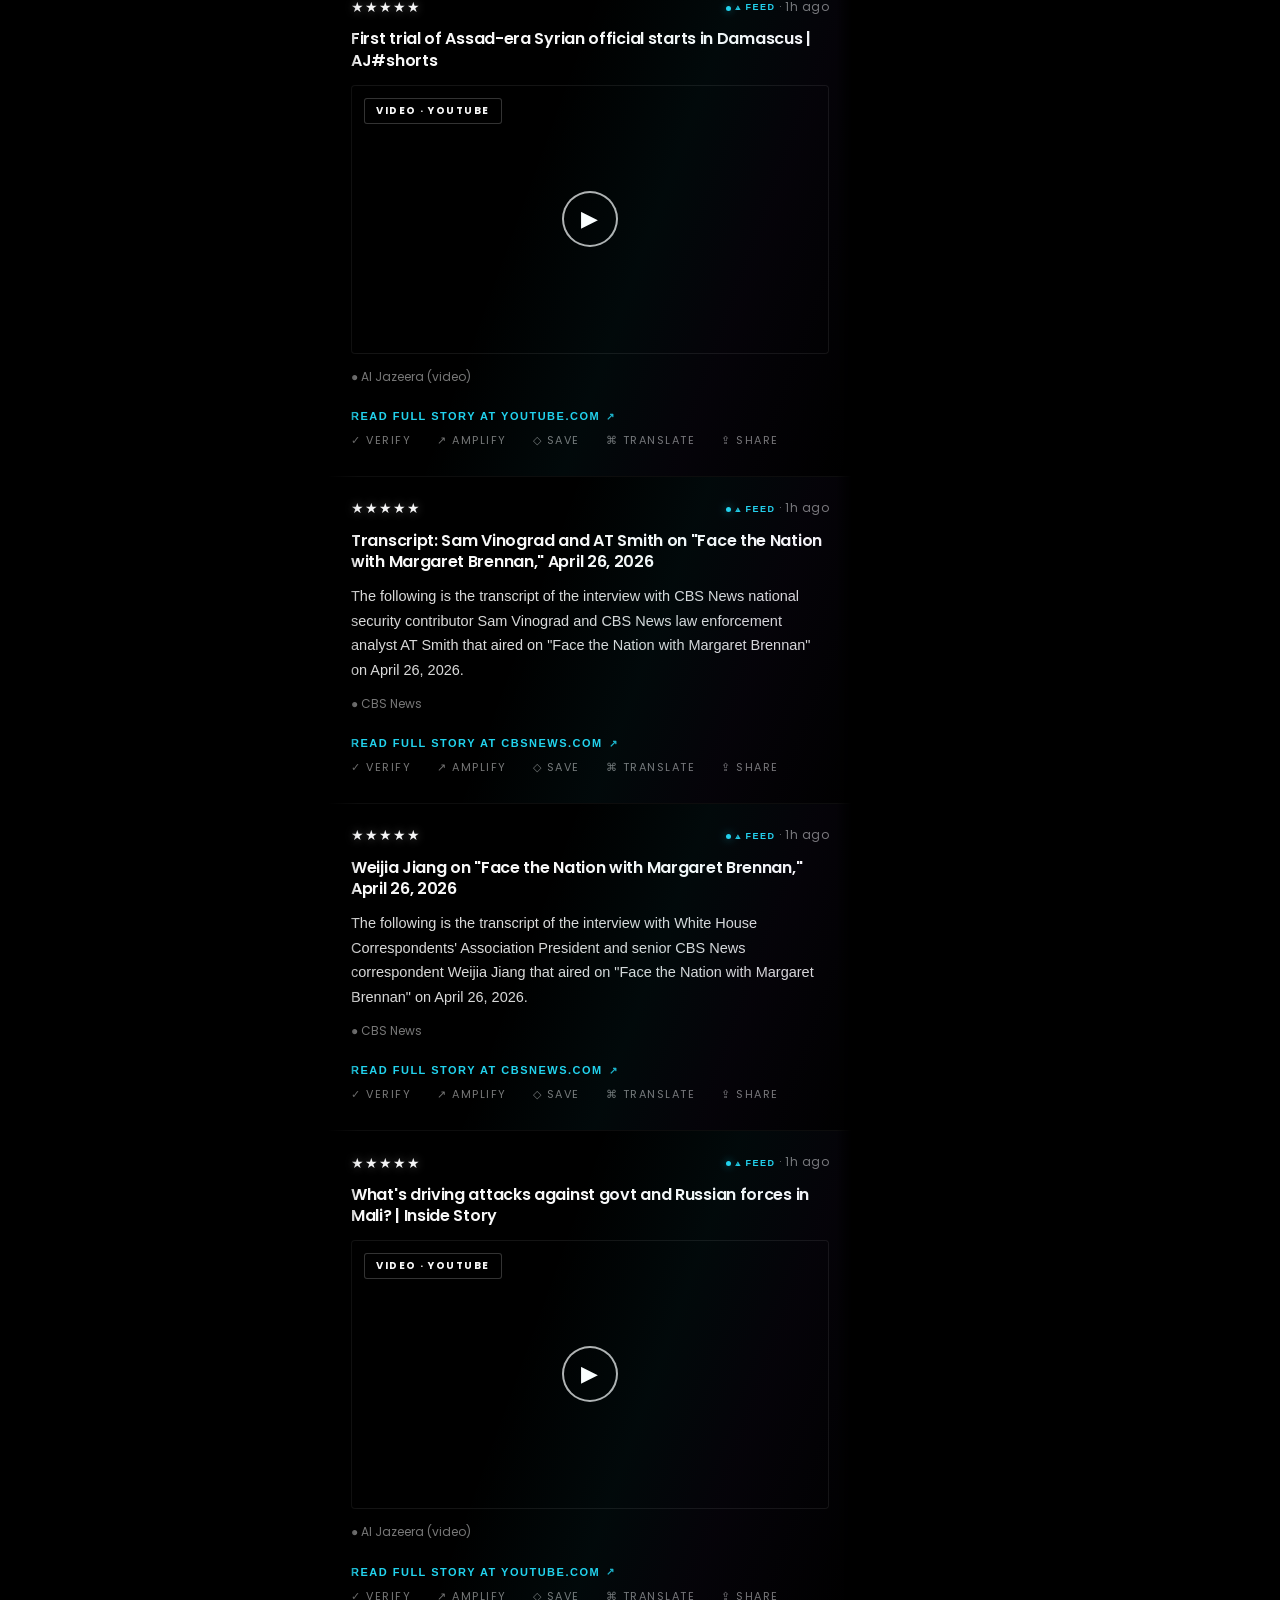
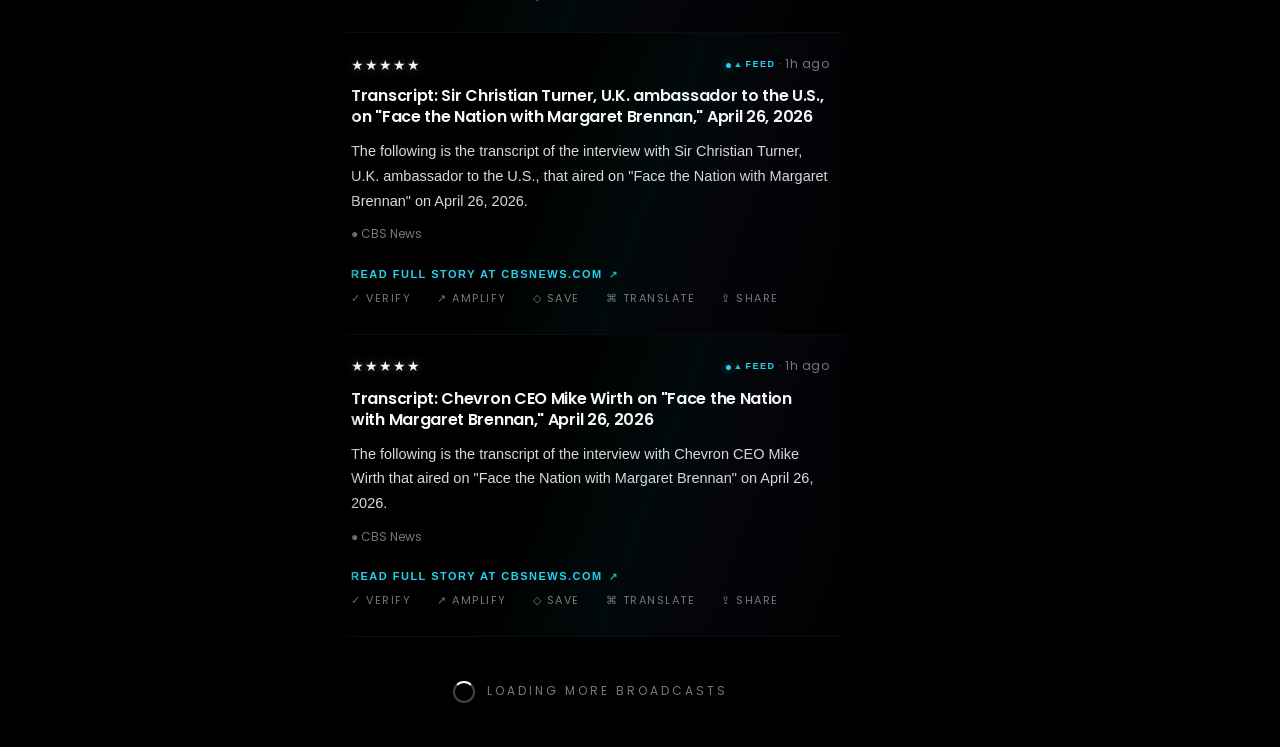
==== commit 2456f376: "Story expiry: sub-4★ items auto-hide after 24h + Kaiju sidebar spacing fix - Tier < 4 stories (★★★ a" ====
--- a/index.html
+++ b/index.html
@@ -730,18 +730,6 @@
             z-index: 1;
             animation: z-luminate 5s ease-in-out infinite;
         }
-        .z-mark .z-sub {
-            font-weight: 600;
-            font-size: 11px;
-            letter-spacing: 2px;
-            color: transparent;
-            margin-left: 2px;
-            background: linear-gradient(90deg, #555555 0%, #ffffff 30%, #ffffff 50%, #ffffff 70%, #555555 100%);
-            background-size: 300% 100%;
-            -webkit-background-clip: text;
-            background-clip: text;
-            animation: z-luminate 5s ease-in-out infinite;
-        }
         @keyframes z-luminate {
             0%   { background-position: 0% 0; }
             50%  { background-position: 100% 0; }
@@ -926,7 +914,6 @@
     <div class="z-top-inner">
         <a class="z-mark" href="./">
             <span class="z-highlight">Z</span>
-            <span class="z-sub">ANTI-ALGO</span>
         </a>
         <div class="z-nav-links">
             <a class="z-nav-link active" href="#">World</a>
@@ -955,7 +942,7 @@
 
     <!-- LEFT SIDEBAR -->
     <aside class="side">
-        <a class="nav-item nav-link-out" href="kaiju.html" style="text-decoration:none;color:inherit;display:flex">Kaiju AGI</a>
+        <a class="nav-item nav-link-out" href="kaiju.html" style="text-decoration:none;color:inherit;display:flex;letter-spacing:-0.5px">Kaiju 93<sup style="font-size:9px">³</sup><span style="color:#ef4444">AGI</span></a>
         <div class="nav-item active" data-view="latest">Latest</div>
         <div class="nav-item" data-view="new">New</div>
         <div class="nav-item" data-view="verified">Verified</div>
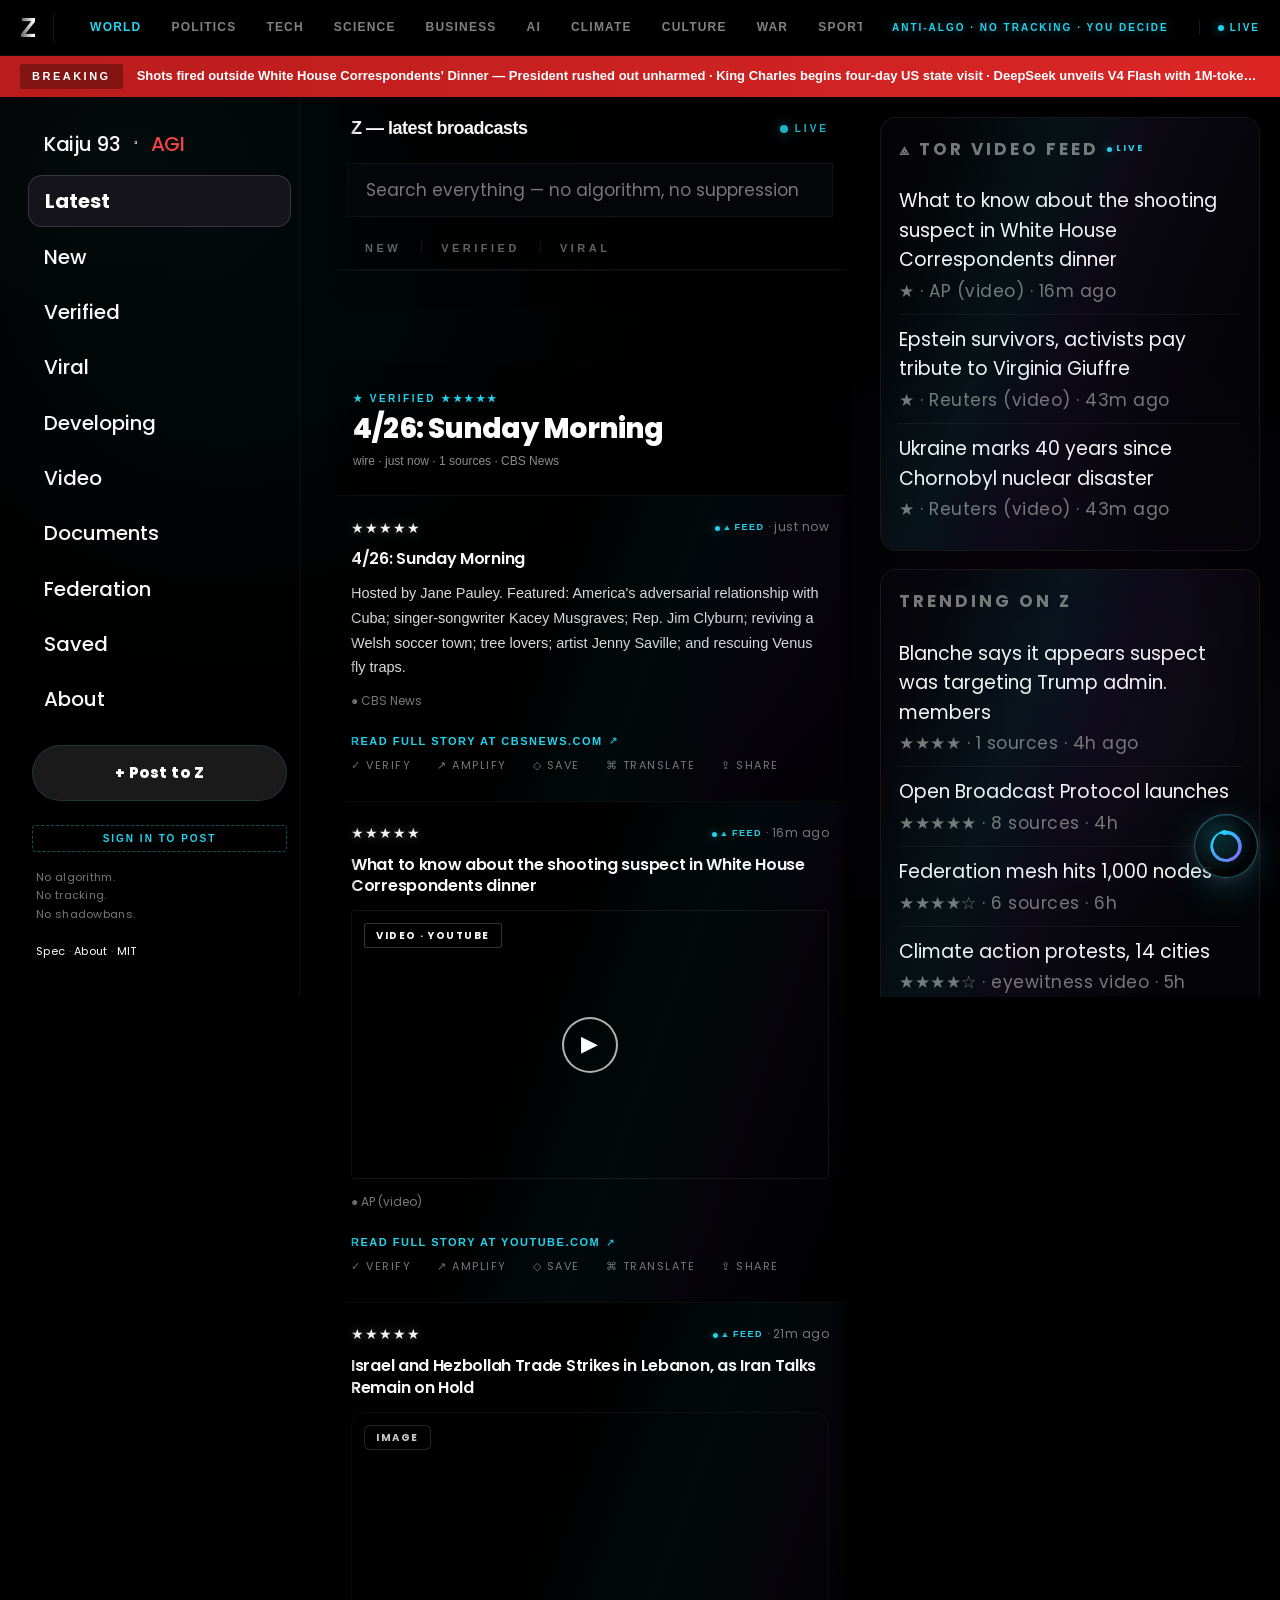
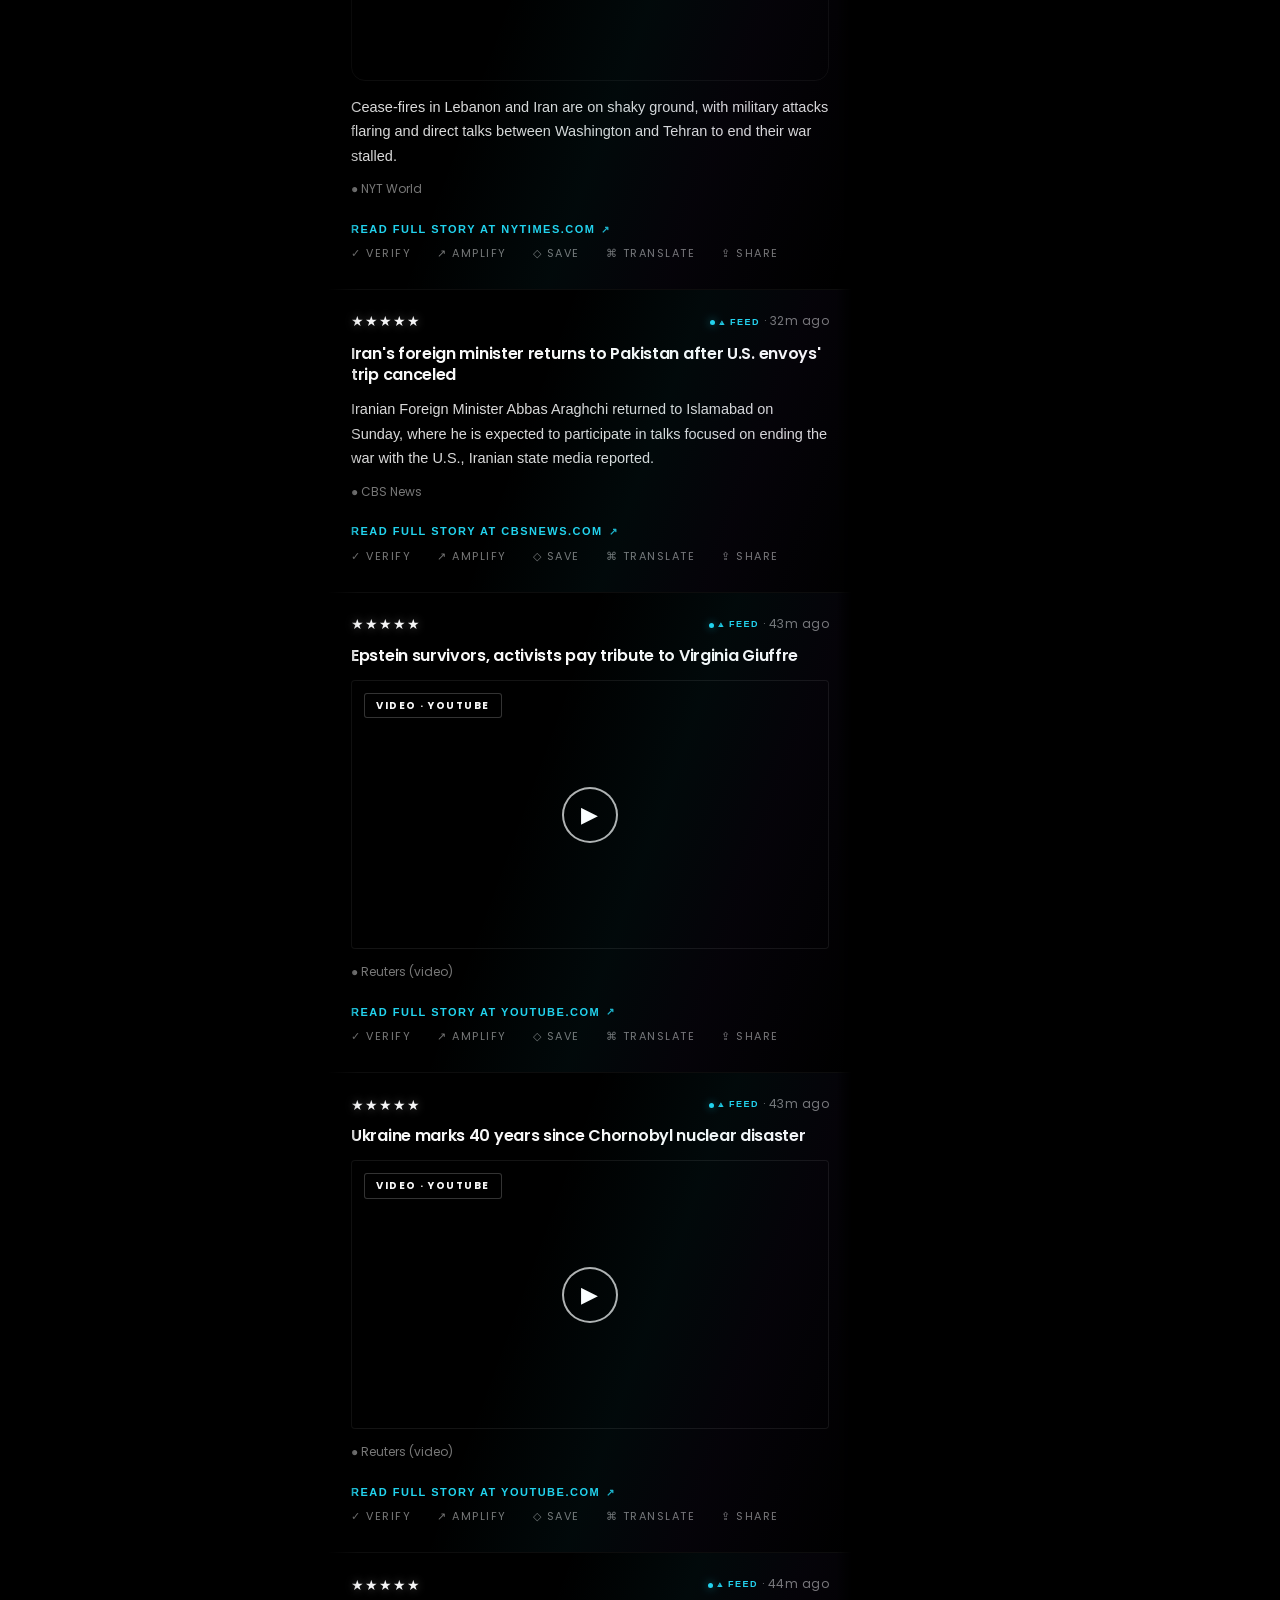
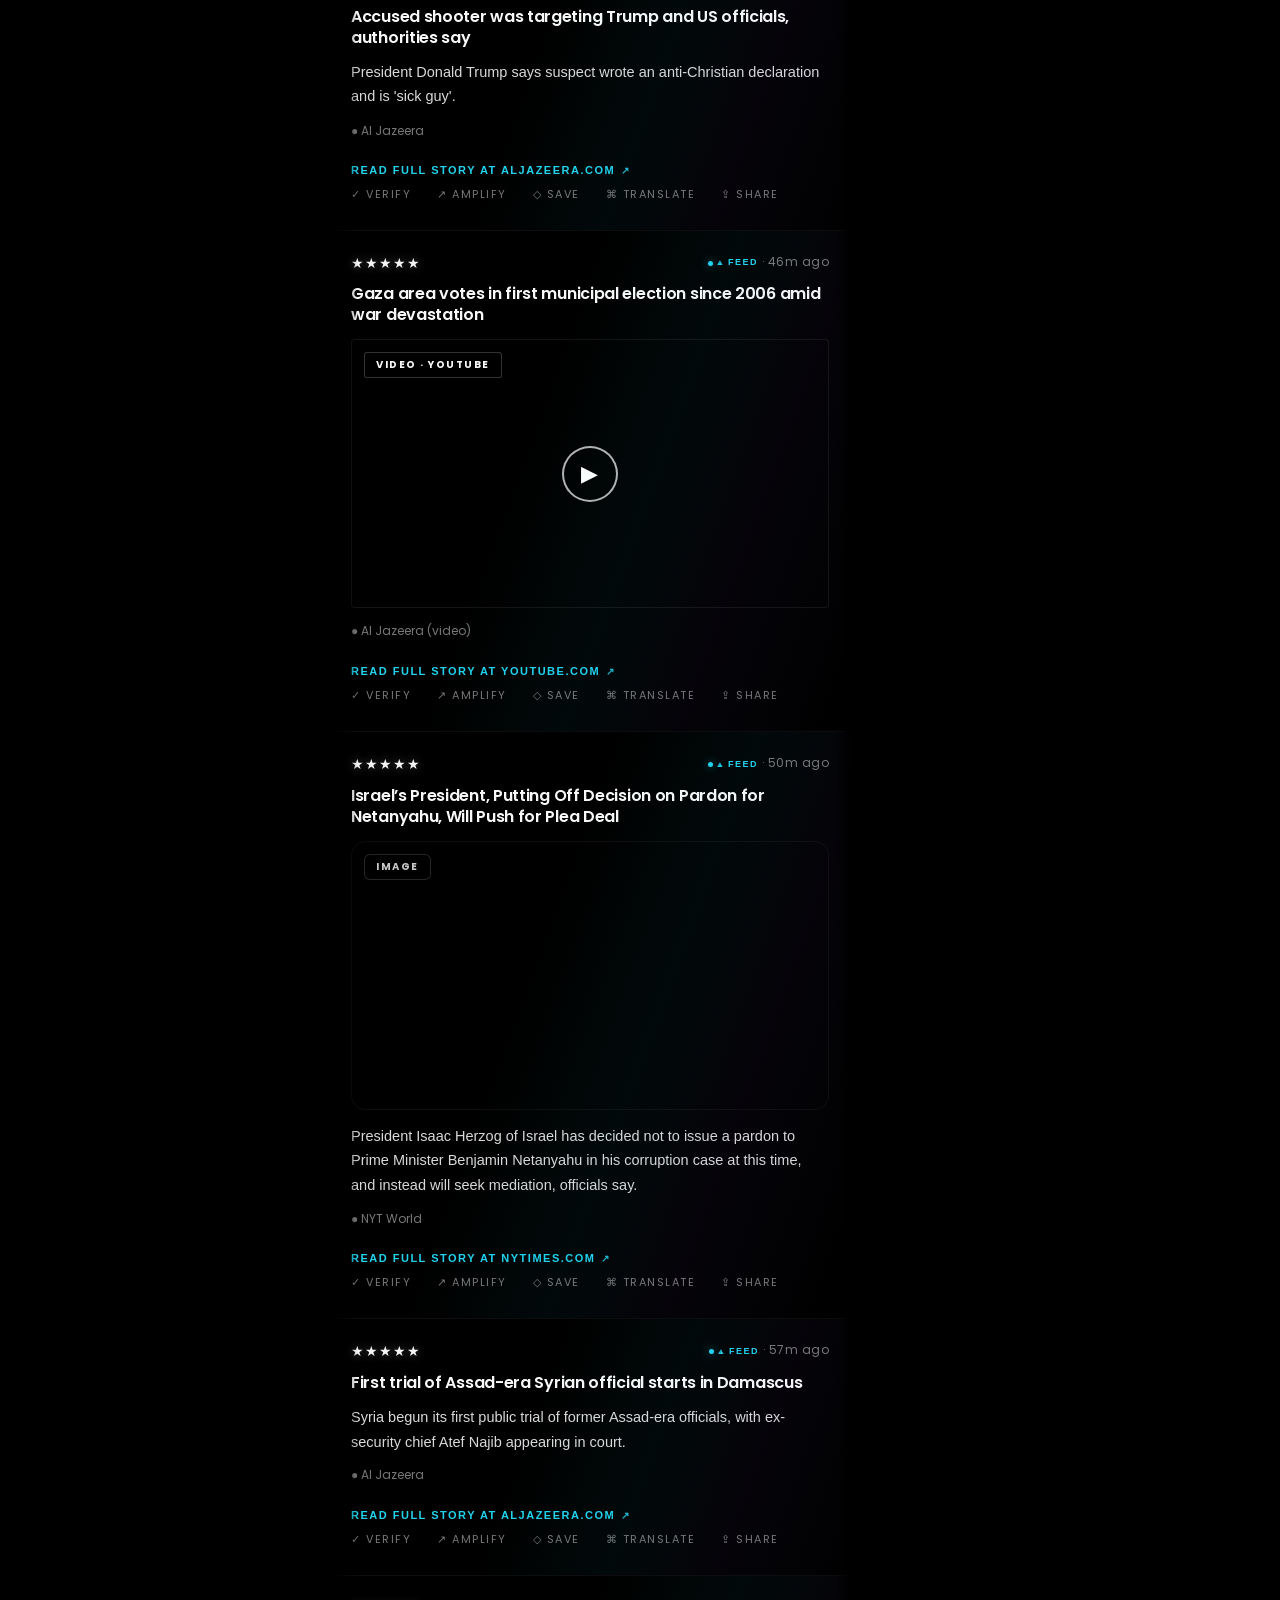
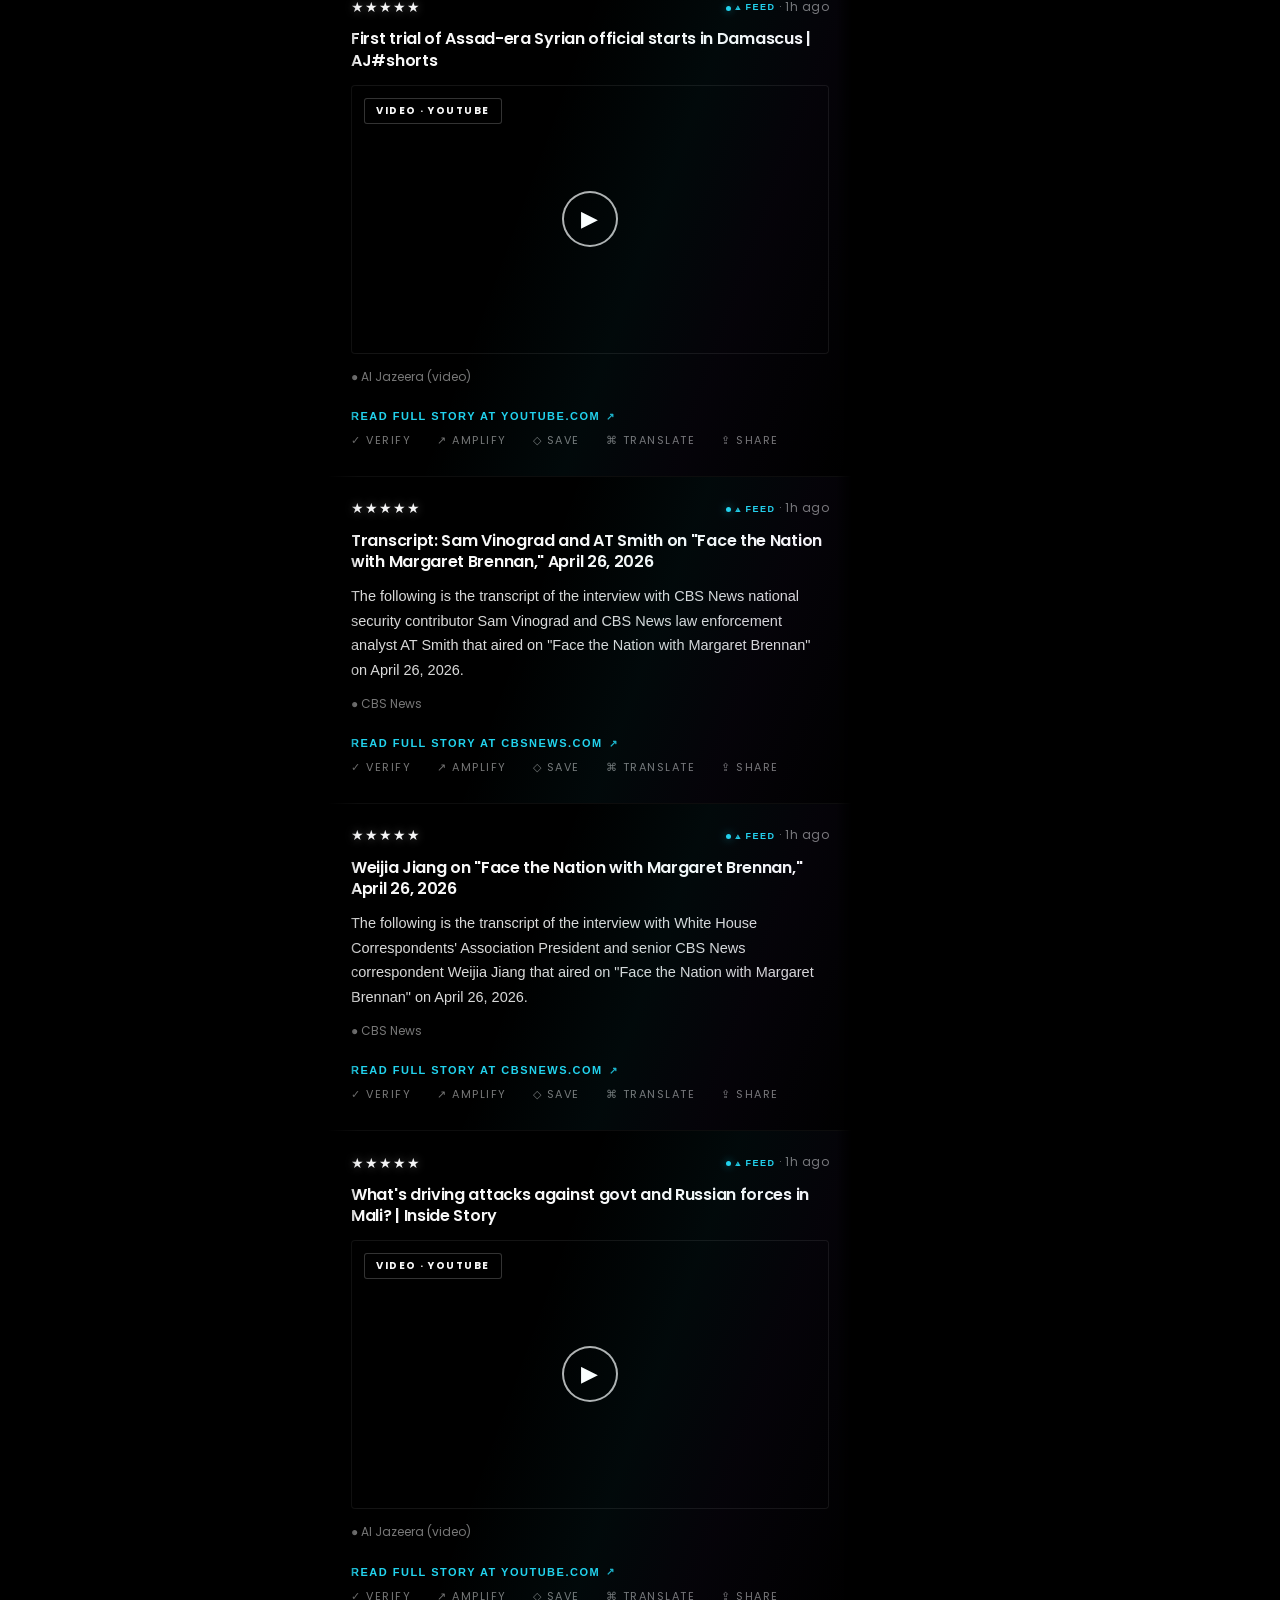
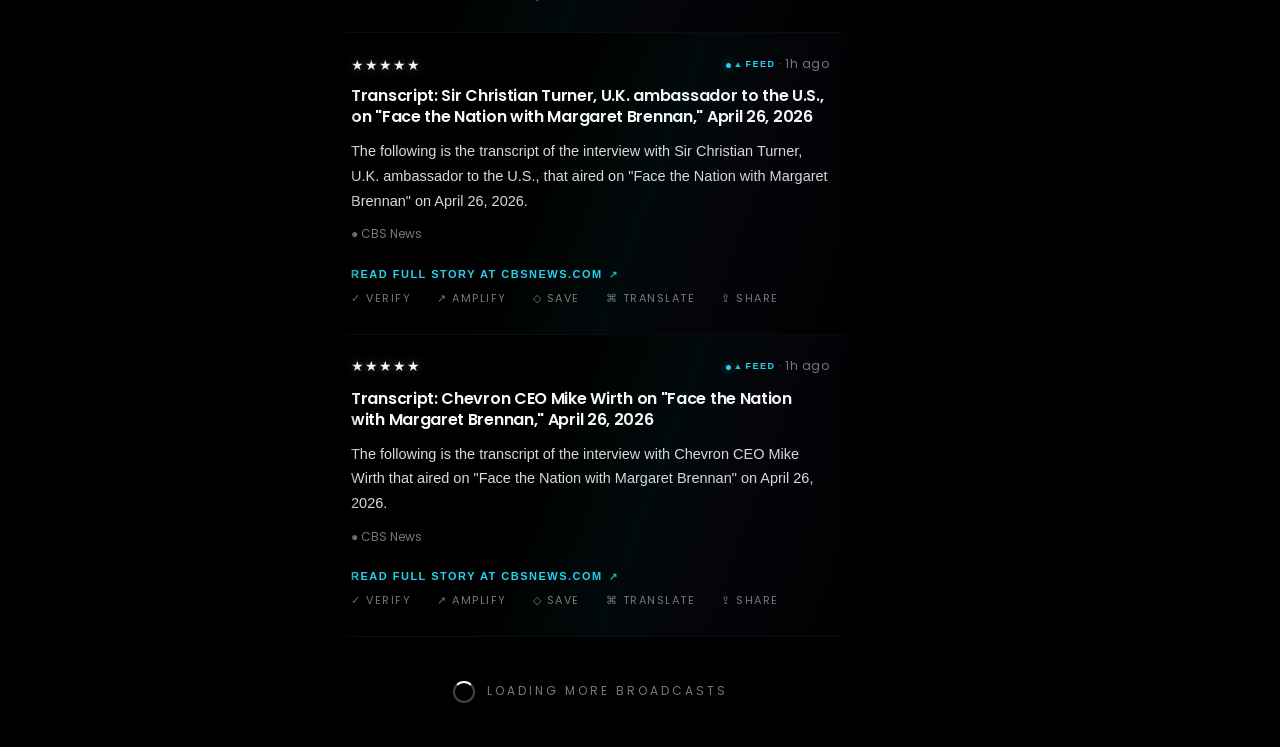
==== commit 5f73a85e: "Source filter (majors only), Tor 20min rotation, 4hr hero/trending cycle - validateFeedItems now onl" ====
--- a/index.html
+++ b/index.html
@@ -926,6 +926,7 @@
             <a class="z-nav-link" href="#">Culture</a>
             <a class="z-nav-link" href="#">War</a>
             <a class="z-nav-link" href="#">Sports</a>
+            <a class="z-nav-link" href="https://oroboroslabs-ai.vercel.app/" target="_blank" rel="noopener noreferrer">Kaiju 93<sup style="font-size:9px;vertical-align:super">³</sup><span style="color:#ef4444">AGI</span></a>
         </div>
         <span class="z-tagline">ANTI-ALGO · NO TRACKING · YOU DECIDE</span>
         <div class="z-live-tag"><span>LIVE</span></div>
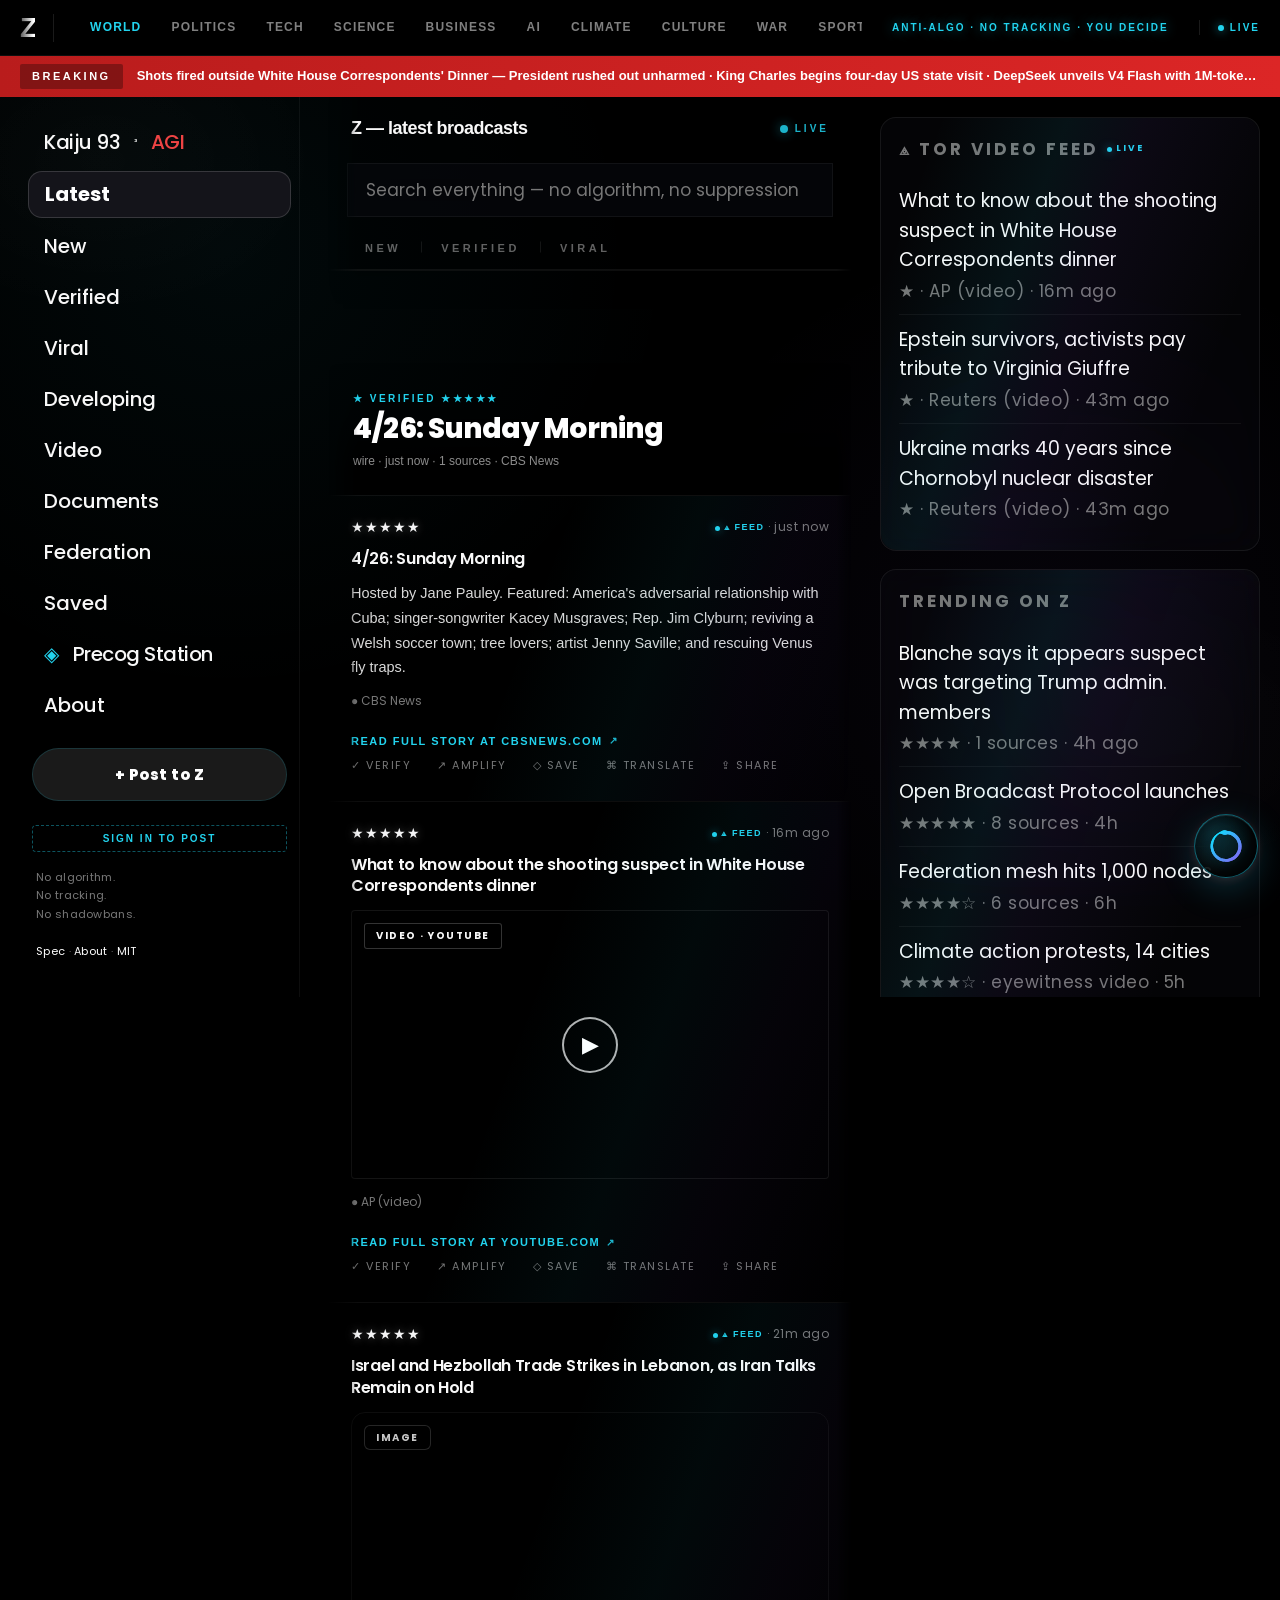
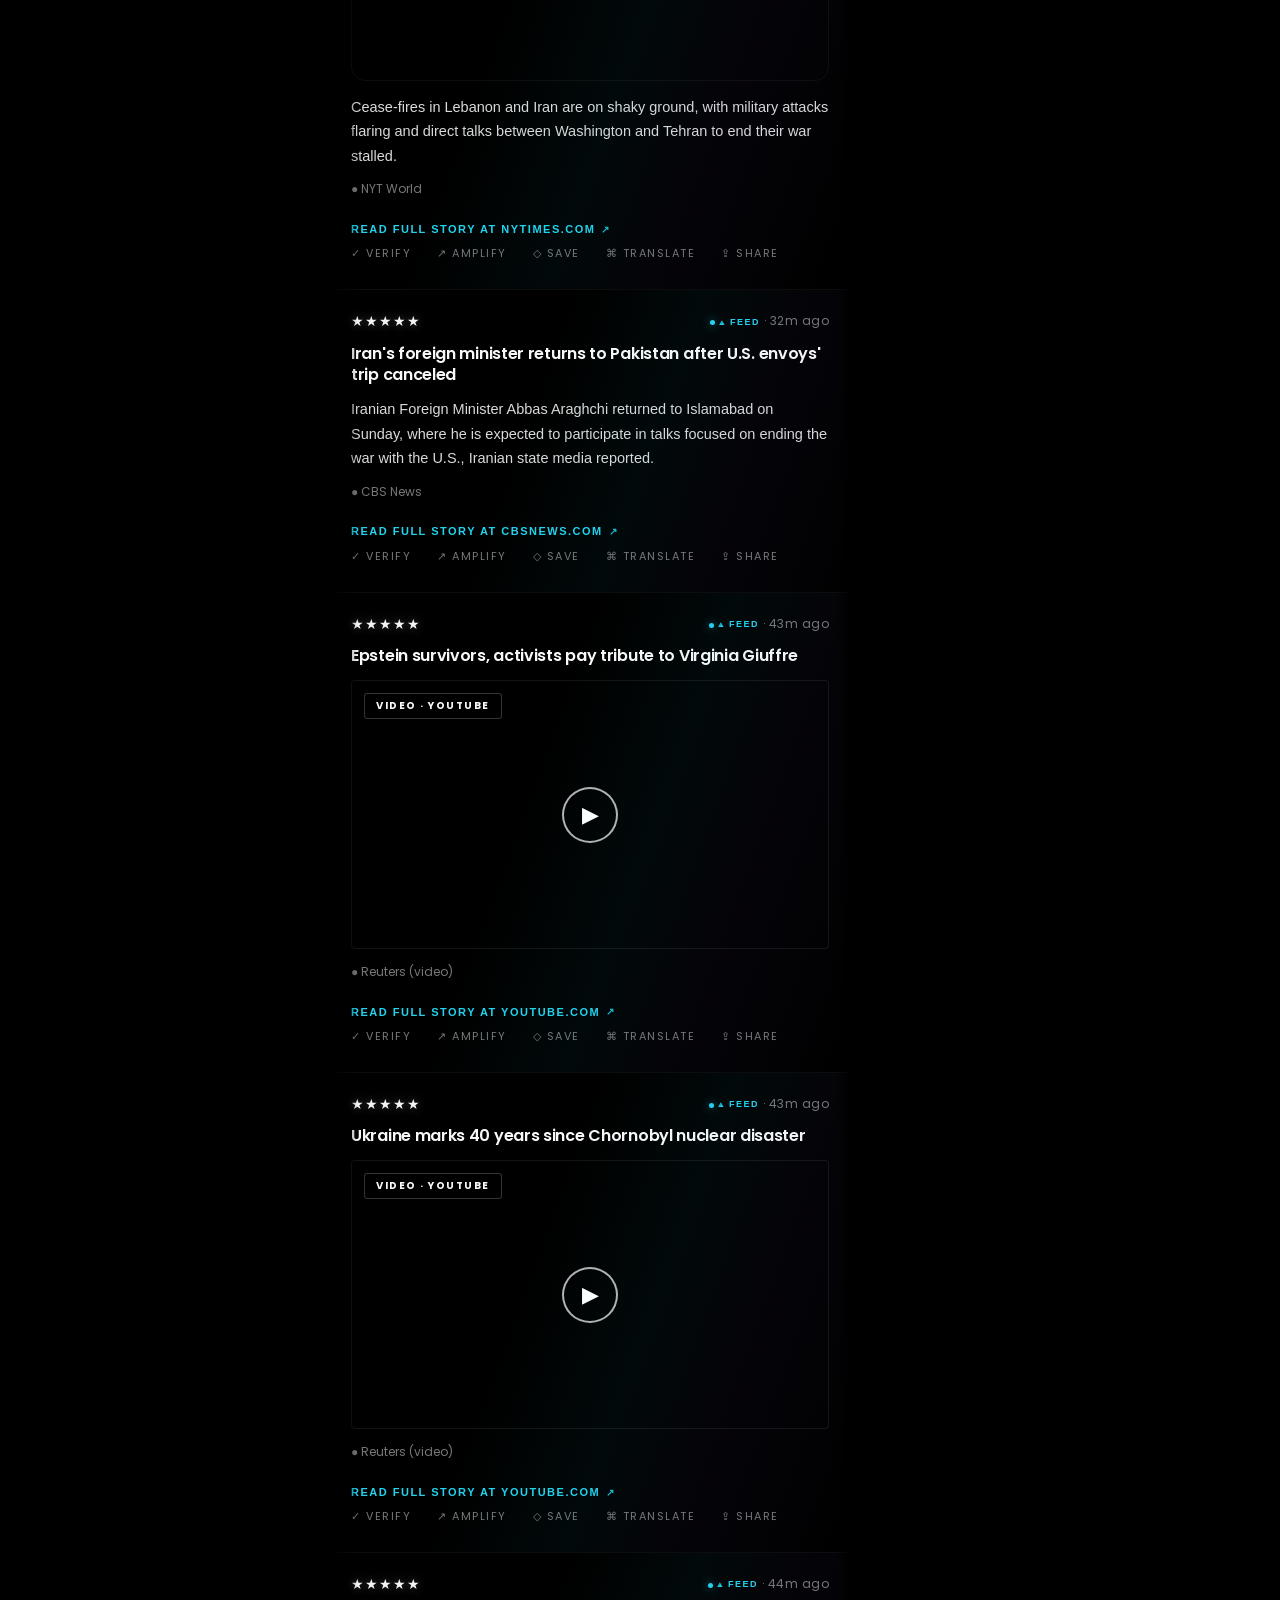
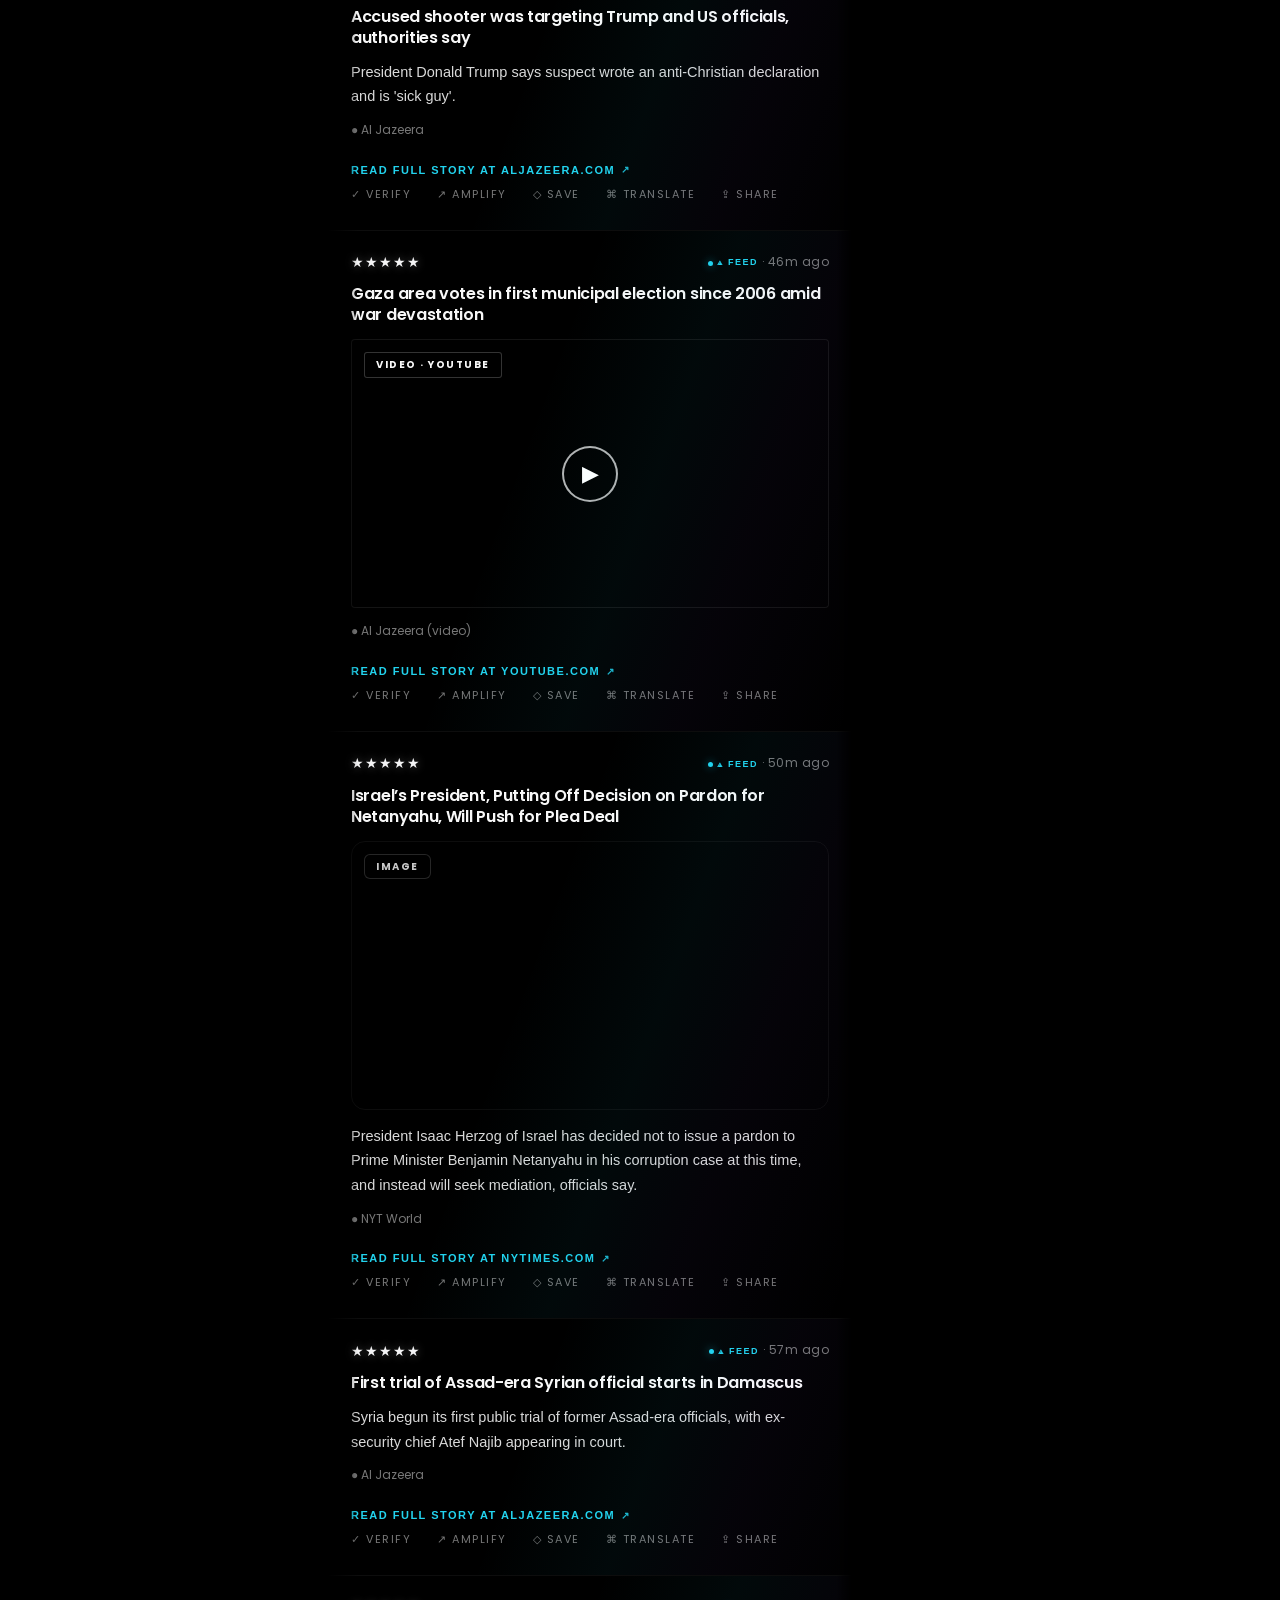
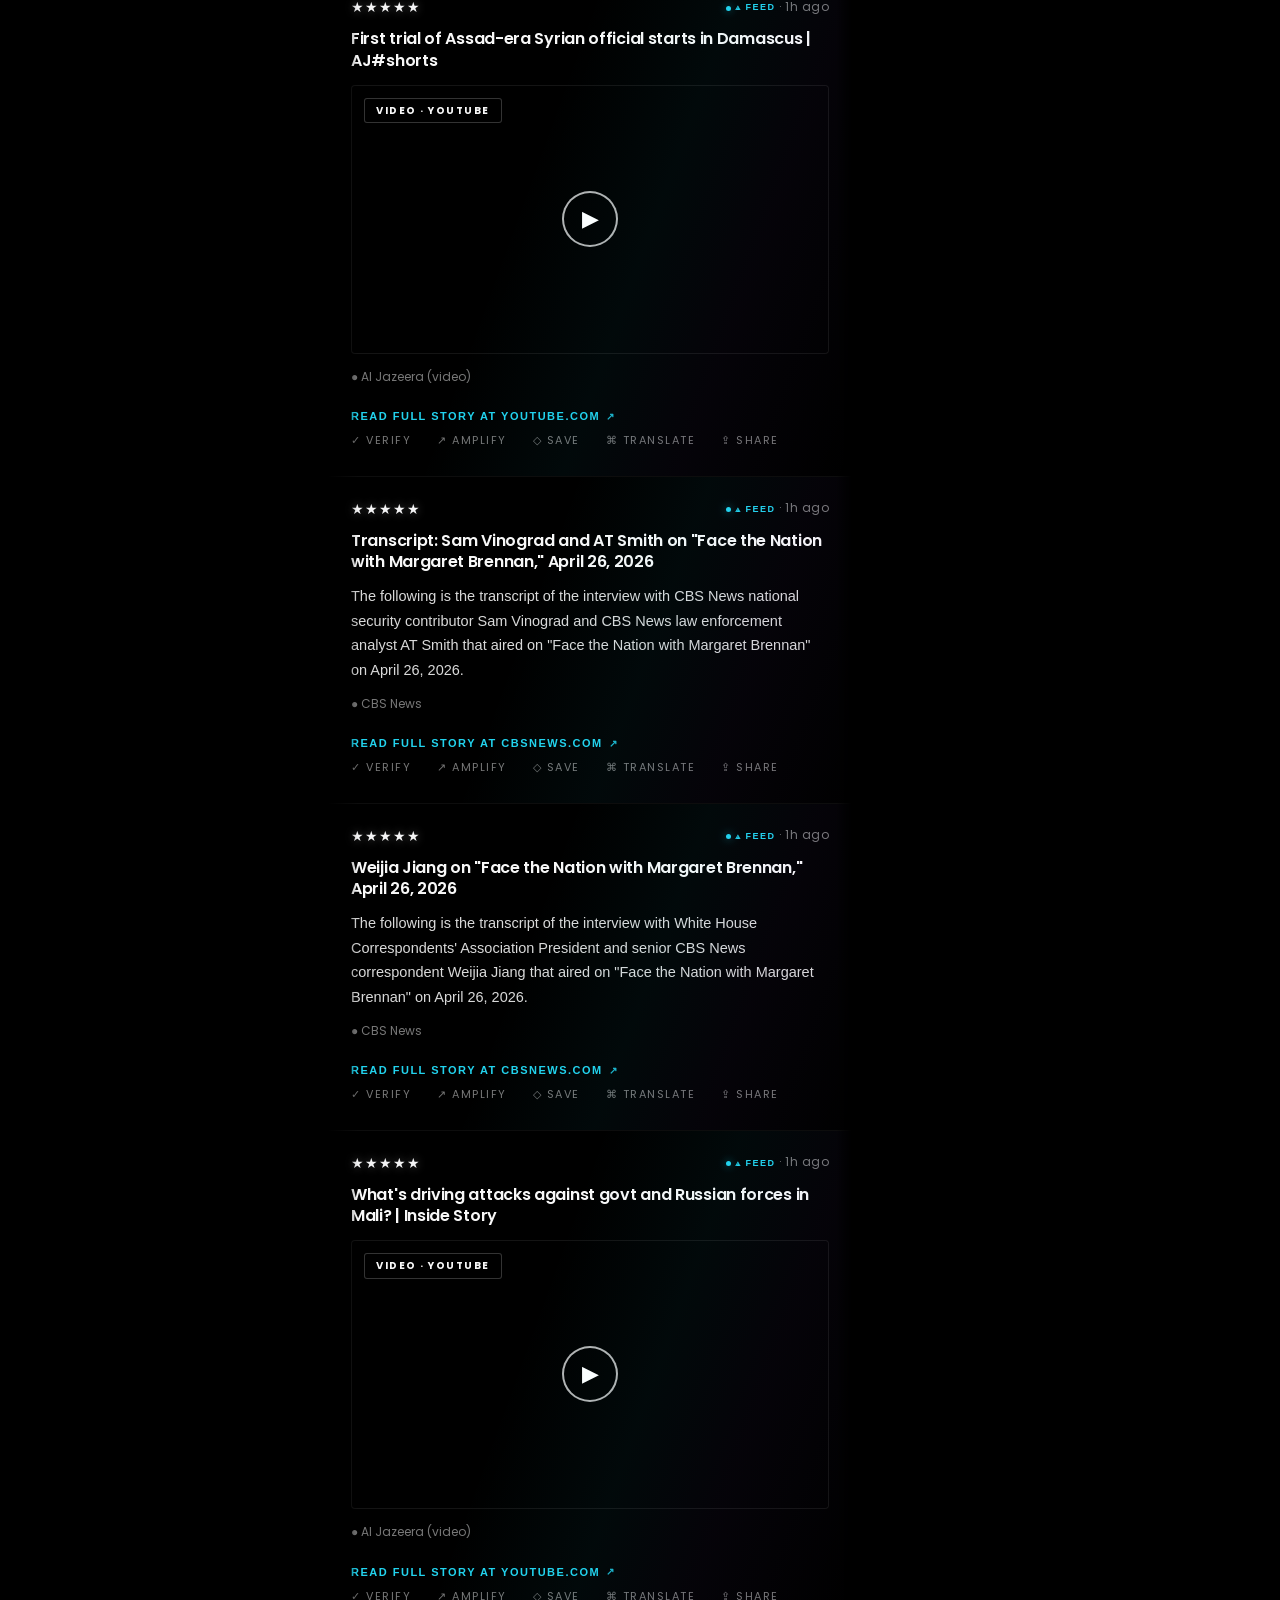
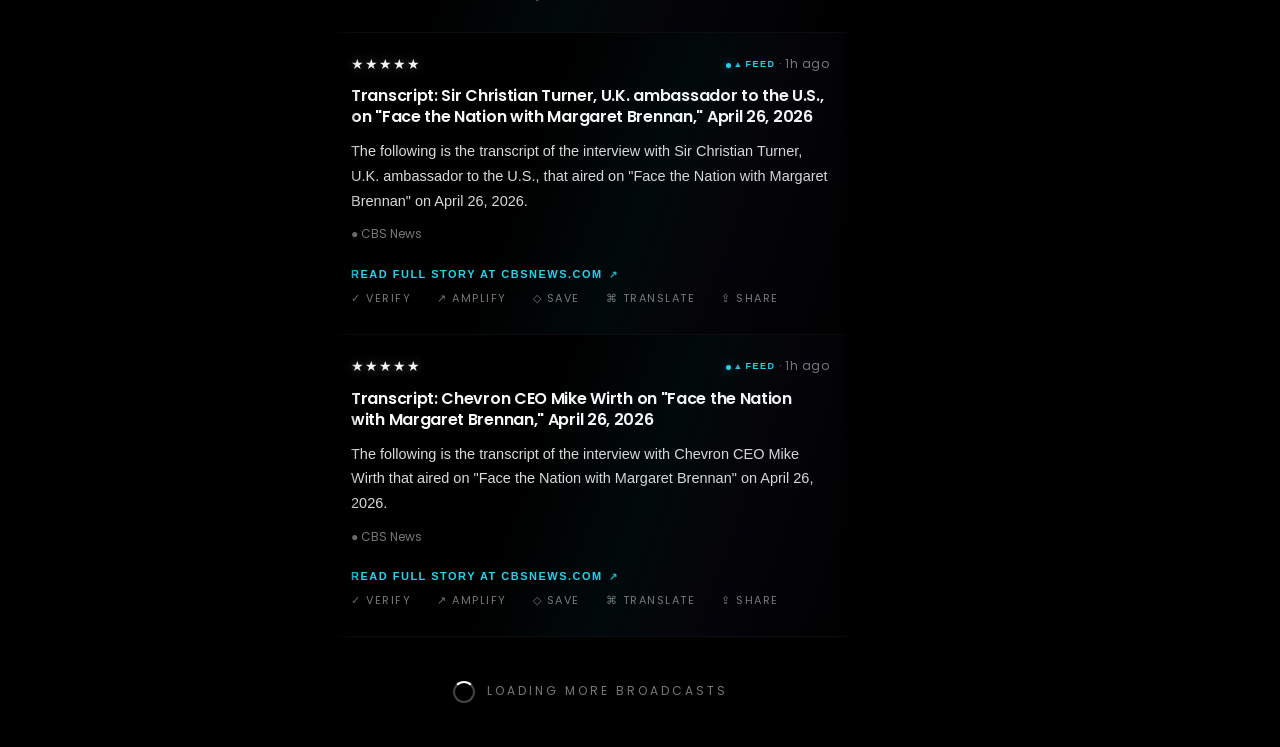
==== commit 7eac5d02: "Precognitive Trinity + Feed Integrity System - Built 3 Precog models (47³ architecture): Augmenter, " ====
--- a/index.html
+++ b/index.html
@@ -953,6 +953,7 @@
         <div class="nav-item" data-view="docs">Documents</div>
         <div class="nav-item" data-view="federation">Federation</div>
         <div class="nav-item" data-view="saved">Saved</div>
+        <a class="nav-item nav-link-out" href="http://localhost:11483" target="_blank" rel="noopener noreferrer" style="text-decoration:none;color:inherit;display:flex;letter-spacing:-0.5px"><span style="color:#22d3ee">◈</span> Precog Station</a>
         <div class="nav-item" data-view="about">About</div>
         <button class="submit-cta" id="submitBtn">+ Post to Z</button>
         <div class="account-badge" id="accountBadge"></div>
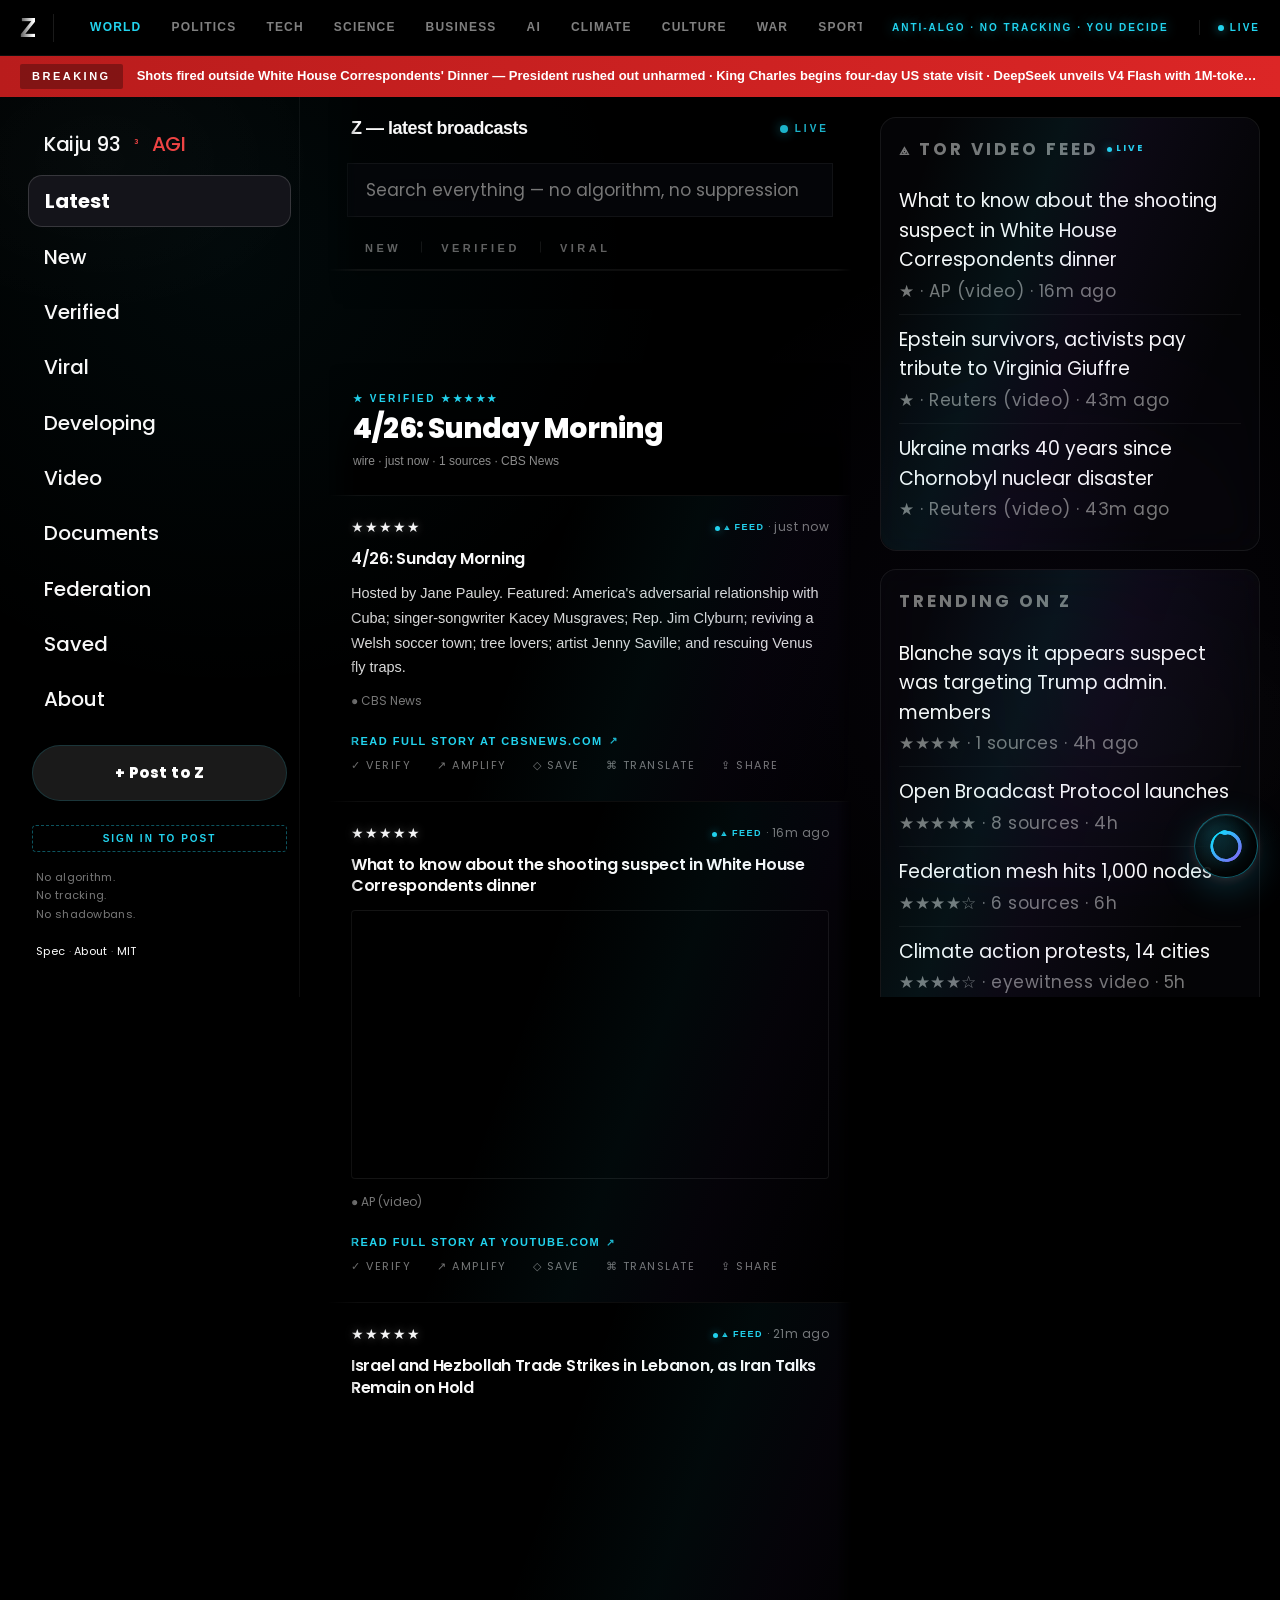
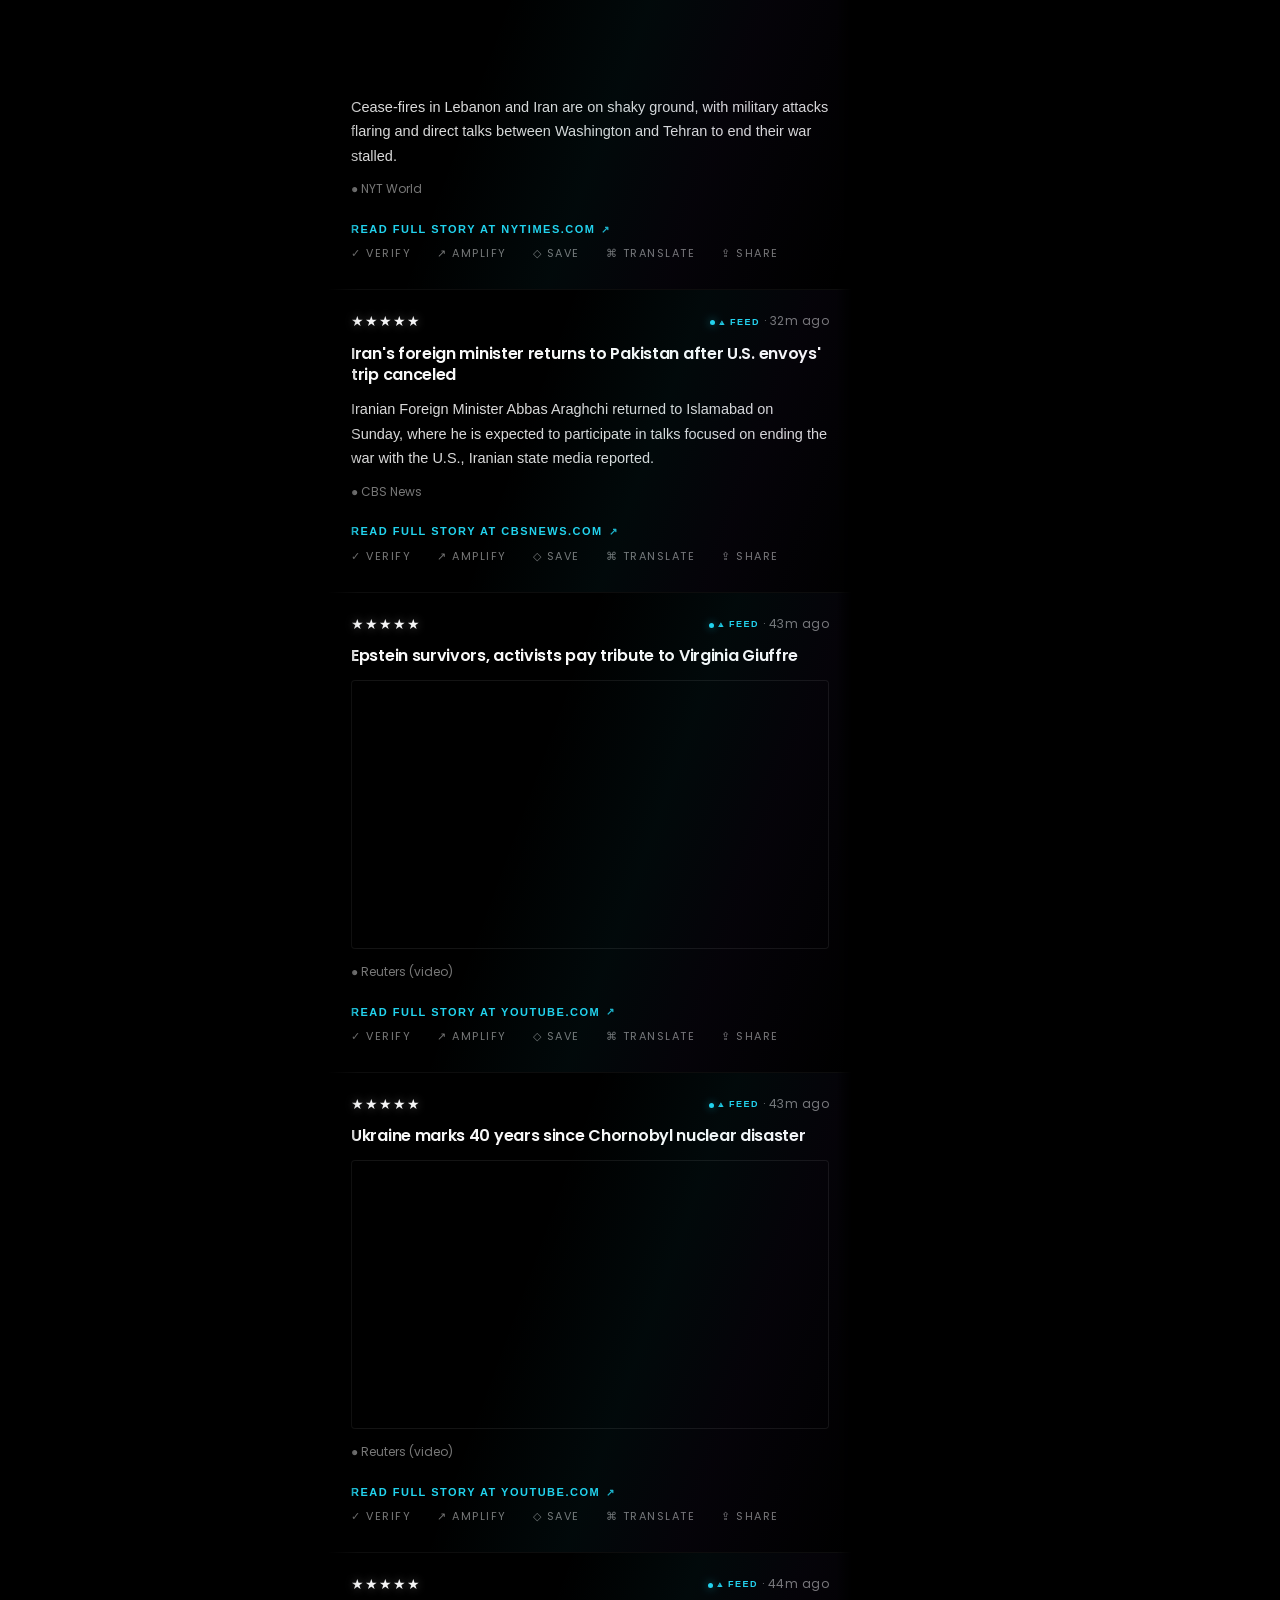
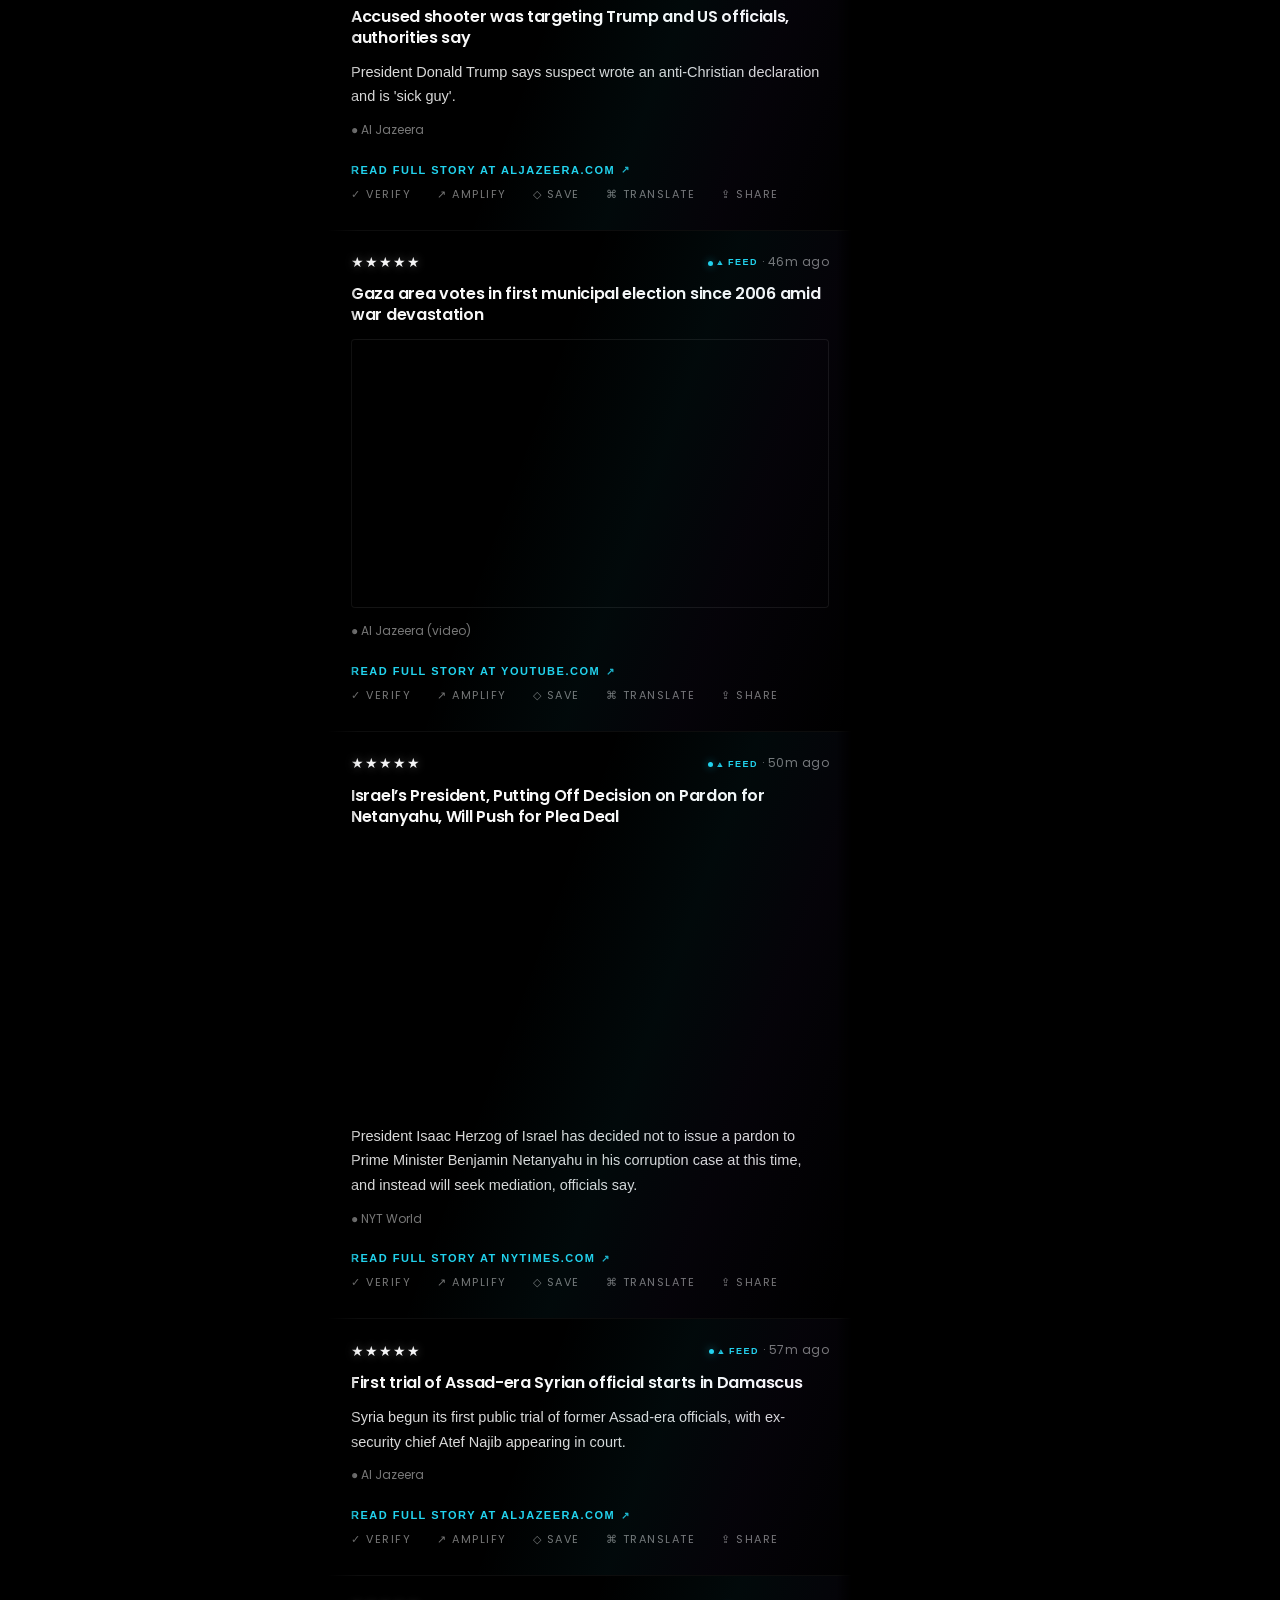
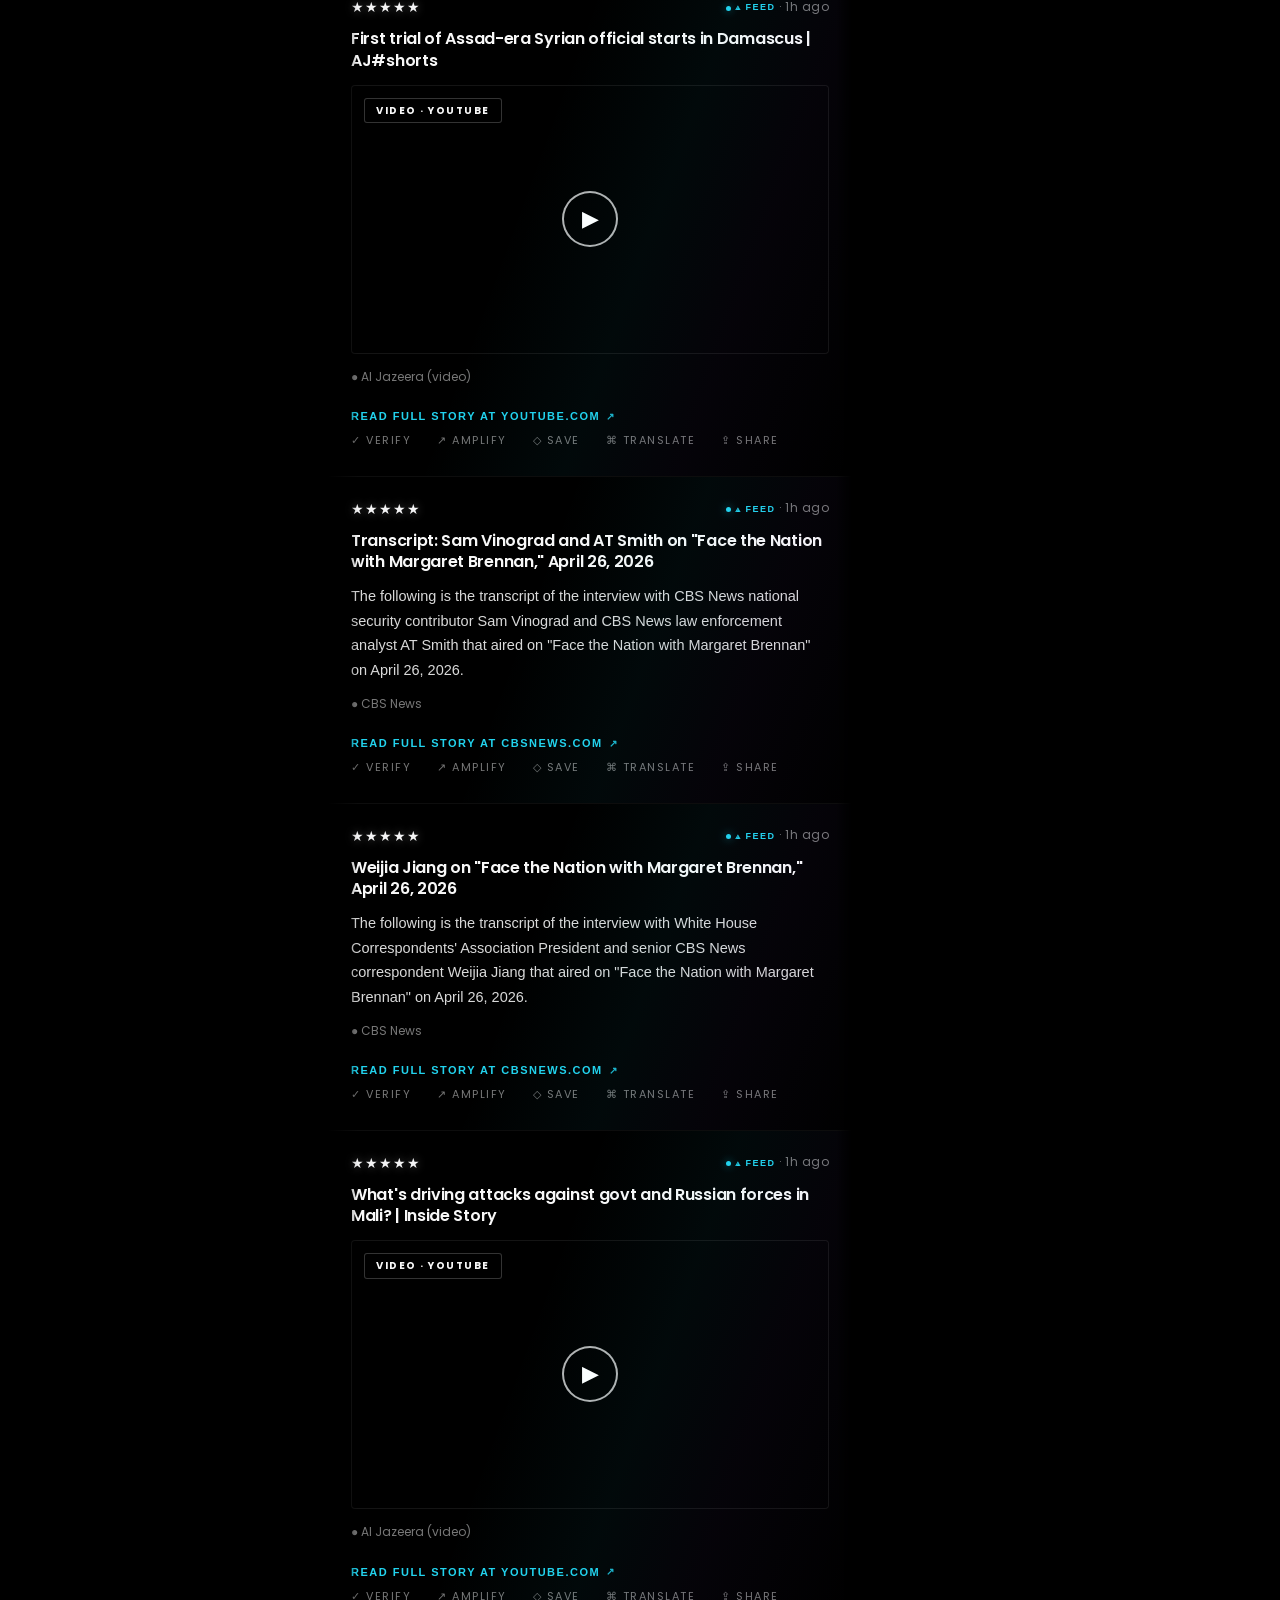
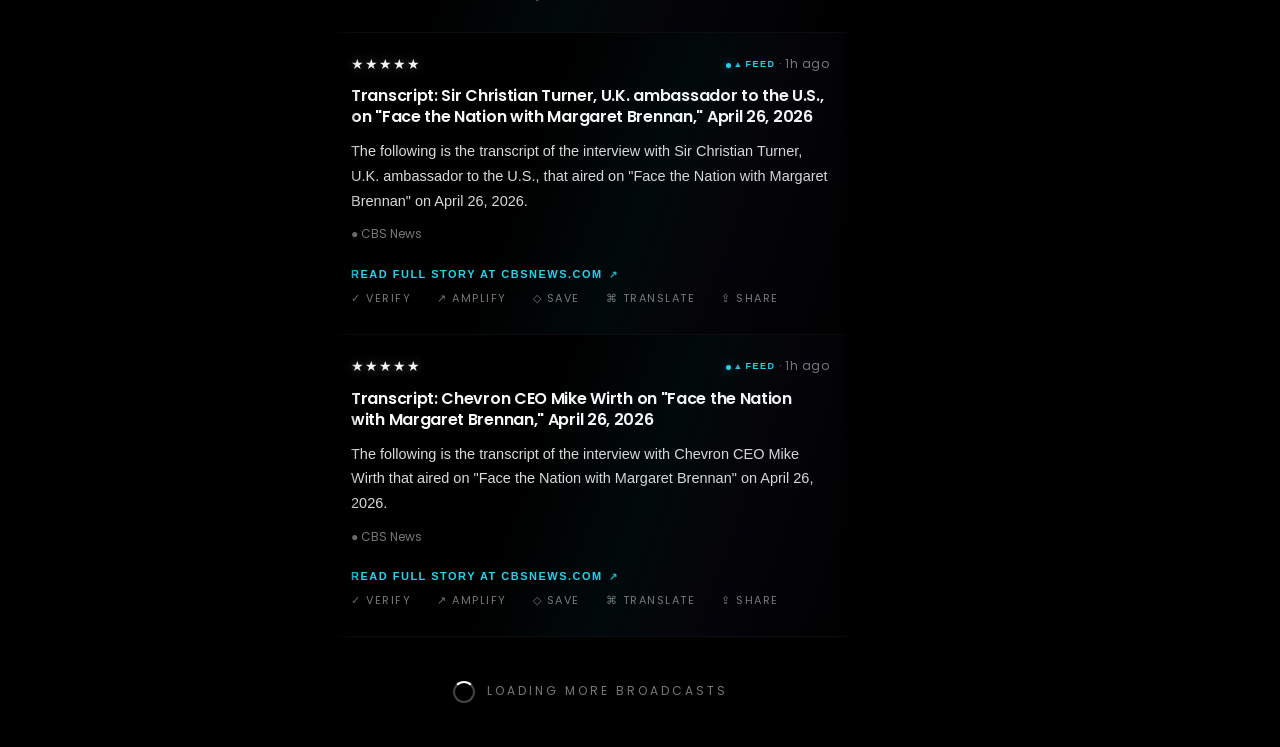
==== commit 87643291: "Hide Precog Station from frontend, rate limits, Kaiju fix, video source filter - Removed Precog Stat" ====
--- a/index.html
+++ b/index.html
@@ -943,7 +943,7 @@
 
     <!-- LEFT SIDEBAR -->
     <aside class="side">
-        <a class="nav-item nav-link-out" href="kaiju.html" style="text-decoration:none;color:inherit;display:flex;letter-spacing:-0.5px">Kaiju 93<sup style="font-size:9px">³</sup><span style="color:#ef4444">AGI</span></a>
+        <a class="nav-item nav-link-out" href="kaiju.html" style="text-decoration:none;color:inherit;display:flex;letter-spacing:-0.5px">Kaiju 93<sup style="font-size:12px;color:#ef4444">³</sup><span style="color:#ef4444">AGI</span></a>
         <div class="nav-item active" data-view="latest">Latest</div>
         <div class="nav-item" data-view="new">New</div>
         <div class="nav-item" data-view="verified">Verified</div>
@@ -953,7 +953,6 @@
         <div class="nav-item" data-view="docs">Documents</div>
         <div class="nav-item" data-view="federation">Federation</div>
         <div class="nav-item" data-view="saved">Saved</div>
-        <a class="nav-item nav-link-out" href="http://localhost:11483" target="_blank" rel="noopener noreferrer" style="text-decoration:none;color:inherit;display:flex;letter-spacing:-0.5px"><span style="color:#22d3ee">◈</span> Precog Station</a>
         <div class="nav-item" data-view="about">About</div>
         <button class="submit-cta" id="submitBtn">+ Post to Z</button>
         <div class="account-badge" id="accountBadge"></div>
